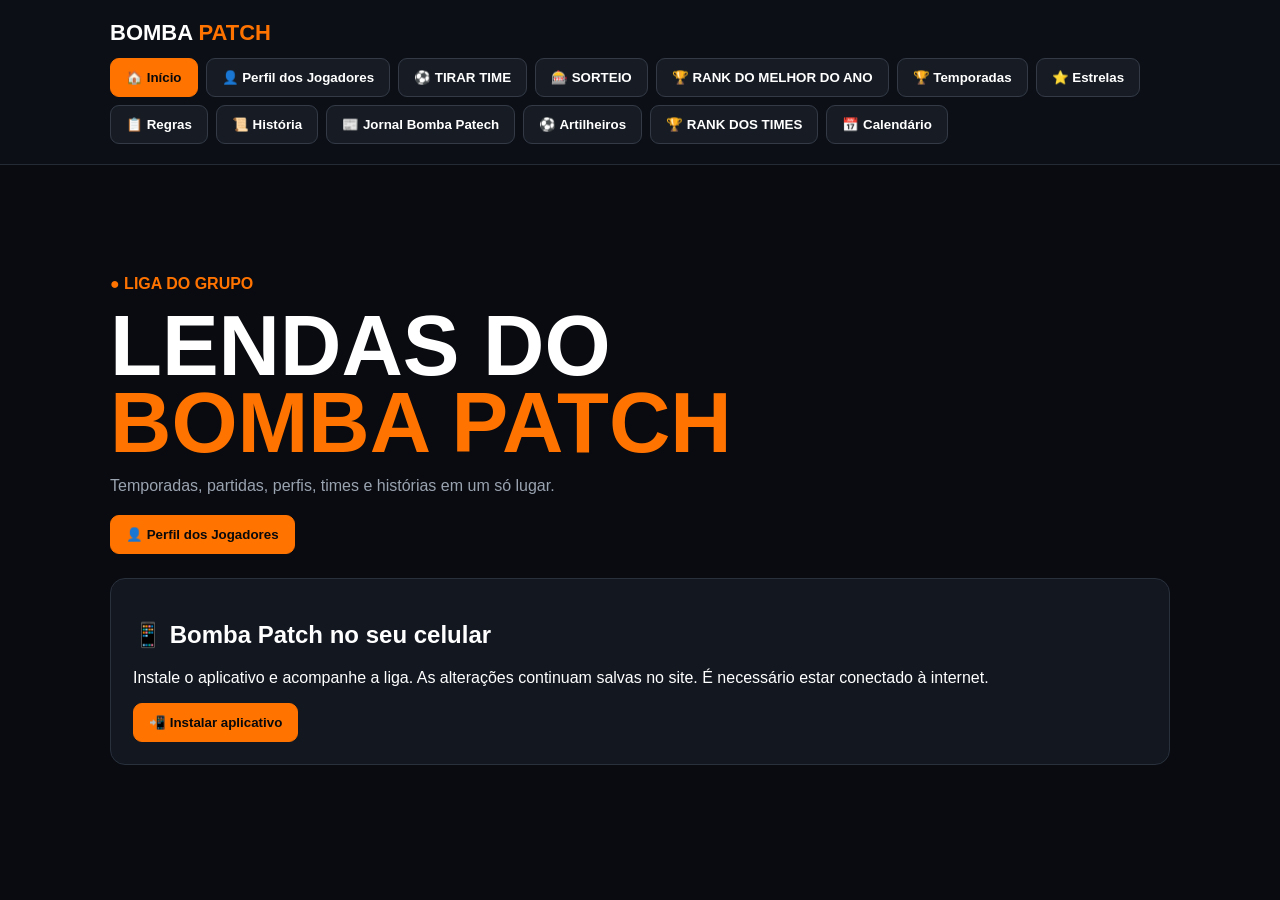
==== index.html @ d26dc0a7 "Salvar calendário no site e avisar aplicativos sobre novas datas" ====
<!doctype html><html lang="pt-BR"><head><meta charset="utf-8"><meta name="viewport" content="width=device-width,initial-scale=1,viewport-fit=cover"><title>BOMBA PATCH — RAFAGAMER 2026</title><style>*{box-sizing:border-box}body{margin:0;background:#090b10;color:#fff;font-family:Arial,sans-serif}.wrap{max-width:1100px;margin:auto;padding:20px}.top{position:sticky;top:0;z-index:99;background:#0d1016f5;border-bottom:1px solid #252b35}.brand{font-size:22px;font-weight:900;margin-bottom:12px}.orange{color:#ff7300}.nav{display:flex;gap:8px;flex-wrap:wrap}.nav button,.btn{border:1px solid #343b47;background:#171c24;color:#fff;padding:11px 15px;border-radius:9px;cursor:pointer;font-weight:700}.nav button:hover,.nav button.active,.btn.primary{background:#ff7300;color:#08090b;border-color:#ff7300}.btn.danger{background:#b3261e;border-color:#b3261e}.page{display:none;padding:35px 0}.page.active{display:block}.hero{padding:55px 0}.hero h1{font-size:clamp(45px,8vw,85px);line-height:.9;margin:15px 0}.muted{color:#9aa3b0}.cards{display:grid;grid-template-columns:repeat(4,1fr);gap:15px}.card{background:#121720;border:1px solid #29313d;border-radius:15px;padding:22px}.profile-card{cursor:pointer}.big{font-size:45px;font-weight:900;color:#ff7300}.actions,.savebar,.tabs{display:flex;gap:10px;flex-wrap:wrap;margin-top:20px}.profile-head{background:linear-gradient(135deg,#3a1200,#ff7300);padding:30px;border-radius:16px;text-align:center}.profile-head .big{color:#fff}.stats{display:grid;grid-template-columns:repeat(3,1fr);gap:12px;margin:18px 0}.stat{background:#121720;border:1px solid #29313d;border-radius:12px;padding:20px;text-align:center}.stat b{display:block;font-size:30px;color:#ff7300}.roster,.panel,.standings{background:#121720;border:1px solid #29313d;border-radius:15px;padding:20px}.position{margin-top:20px}.position h3{color:#ff7300}.slots,.pool-grid{display:grid;grid-template-columns:1fr 1fr;gap:10px}.slot,.pool-slot{display:flex;align-items:center;gap:8px}.num{width:28px;text-align:center;color:#ff7300;font-weight:900}.input{width:100%;padding:12px;background:#080b10;color:#fff;border:1px solid #343b47;border-radius:8px;font-size:16px}.games{display:grid;gap:10px}.turn{font-size:20px;font-weight:900;color:#ff7300;margin-top:25px}.game{display:grid;grid-template-columns:35px 1fr 65px 20px 65px 1fr;gap:8px;align-items:center;background:#121720;border:1px solid #29313d;padding:10px;border-radius:10px}.standings{margin-top:30px;overflow:auto;padding:0}.standings table{width:100%;border-collapse:collapse;min-width:550px}.standings th,.standings td{padding:13px;border-bottom:1px solid #29313d;text-align:center}.standings th{color:#ff7300}.points{color:#ff7300;font-weight:900}.roulette-box{text-align:center;padding:20px}.roulette-circle{width:min(340px,80vw);height:min(340px,80vw);margin:20px auto;border-radius:50%;border:10px solid #ff7300;background:#171c24;display:flex;align-items:center;justify-content:center}.roulette-number{font-size:72px;font-weight:900}.roulette-result{min-height:60px;font-size:28px;font-weight:900;color:#ff7300}.ok{color:#62e69a;font-weight:700}@media(max-width:700px){.cards{grid-template-columns:1fr 1fr}.stats{grid-template-columns:1fr}.slots,.pool-grid{grid-template-columns:1fr}.game{grid-template-columns:25px 1fr 45px 14px 45px 1fr;gap:4px}.game .input{padding:9px 4px;font-size:13px}}@media(max-width:450px){.cards{grid-template-columns:1fr}.nav button{flex:1}.game{grid-template-columns:20px 1fr 38px 12px 38px 1fr}.game .input{font-size:11px}}</style><link rel="stylesheet" href="tactics.css"><link rel="manifest" href="manifest.webmanifest"><meta name="theme-color" content="#ff7300"><meta name="apple-mobile-web-app-capable" content="yes"><meta name="apple-mobile-web-app-title" content="Bomba Patch"><link rel="apple-touch-icon" href="icons/icon-180.png"><style>body{padding-bottom:env(safe-area-inset-bottom)}.top{padding-top:env(safe-area-inset-top)}[hidden]{display:none!important}#bombaConnectionStatus{background:#6c2917;color:#fff;padding:12px;text-align:center}#bombaAppCard{margin-top:24px}#bombaInstallHelp{line-height:1.7}</style></head><body><header class="top"><div class="wrap"><div class="brand">BOMBA <span class="orange">PATCH</span></div><nav class="nav" id="nav"><button data-page="home" class="active">🏠 Início</button><button data-page="profiles">👤 Perfil dos Jogadores</button><button data-page="tirar-time">⚽ TIRAR TIME</button><button data-page="sorteio">🎰 SORTEIO</button><button data-page="table">🏆 RANK DO MELHOR DO ANO</button><button data-page="seasons">🏆 Temporadas</button><button data-page="trophies">⭐ Estrelas</button><button data-page="rules">📋 Regras</button><button data-page="history">📜 História</button><button data-page="jornal">📰 Jornal Bomba Patch</button></nav></div></header><div id="bombaConnectionStatus" role="status" hidden></div><main class="wrap"><section id="home" class="page active"><div class="hero"><div class="orange"><b>● LIGA DO GRUPO</b></div><h1>LENDAS DO<br><span class="orange">BOMBA PATCH</span></h1><p class="muted">Temporadas, partidas, perfis, times e histórias em um só lugar.</p><div class="actions"><button class="btn primary" data-go="profiles">👤 Perfil dos Jogadores</button></div><div class="card" id="bombaAppCard"><h2>📱 Bomba Patch no seu celular</h2><p>Instale o aplicativo e acompanhe a liga. As alterações continuam salvas no site. É necessário estar conectado à internet.</p><button class="btn primary" id="installBombaApp" type="button">📲 Instalar aplicativo</button><div id="bombaInstallHelp" hidden><p><b>Android:</b> abra este site no Chrome, toque no menu ⋮ e escolha Instalar aplicativo ou Adicionar à tela inicial.</p><p><b>iPhone:</b> abra este site no Safari, toque em Compartilhar e depois em Adicionar à Tela de Início. Se aparecer, ative Abrir como App da Web e toque em Adicionar.</p></div></div></div></section><section id="profiles" class="page"><h1>👤 Perfil dos Jogadores</h1><div id="profileCards" class="cards"></div></section><section id="tirar-time" class="page"><h1>⚽ TIRAR TIME</h1><p class="muted">Cadastre os jogadores por posição.</p><div id="poolTabs" class="tabs"></div><div class="panel"><h2 id="poolTitle"></h2><p id="poolCount" class="muted"></p><div id="poolGrid" class="pool-grid"></div><div class="savebar"><button id="savePool" class="btn primary">💾 Salvar jogadores</button><span id="poolMsg" class="ok"></span></div></div></section><section id="sorteio" class="page"><h1>🎰 SORTEIO</h1><div id="rouletteTabs" class="tabs"></div><div class="panel"><div class="roulette-box"><h2 id="rouletteTitle"></h2><p id="rouletteInfo" class="muted"></p><div class="roulette-circle"><div id="rouletteNumber" class="roulette-number">--</div></div><div id="rouletteResult" class="roulette-result">Pronto para sortear</div><button id="spinRoulette" class="btn primary">🎰 GIRAR ROLETA</button><button id="resetRoulette" class="btn">↺ Limpar sorteados</button><div id="usedList" class="muted"></div></div></div></section><section id="profile" class="page"><div id="profileContent"></div></section><section id="games" class="page"><h1>🎮 Registro de Partidas</h1><p class="muted">Edite nomes e placares e salve.</p><div id="gamesList" class="games"></div><div class="savebar"><button id="saveGames" class="btn primary">💾 Salvar partidas</button><button id="resetGames" class="btn danger">↺ Resetar</button><span id="gamesMsg" class="ok"></span></div><div class="standings"><table><thead><tr><th>Jogador</th><th>J</th><th>V</th><th>E</th><th>D</th><th>Pontos</th></tr></thead><tbody id="standingsBody"></tbody></table></div></section><section id="table" class="page"><h1>🏆 RANK DO MELHOR DO ANO</h1><p class="muted">Classificação do ano.</p><div class="actions"><button id="editAnnualRank" class="btn" type="button">✏️ Editar tabela</button><button id="resetAnnualRank" class="btn danger" type="button">↺ Resetar tabela</button><span id="annualRankResetMsg" role="status"></span></div><div id="annualRankEditor" class="panel" style="display:none;margin:16px 0"></div><div class="standings"><table><thead><tr><th>#</th><th>Jogador</th><th>Vitórias</th><th>Empates</th><th>Derrotas</th><th>Pontos</th></tr></thead><tbody id="tableBody"></tbody></table></div></section><section id="seasons" class="page"><h1>🏆 Temporadas</h1><div class="cards"><div class="card"><h2>CRISTIAN</h2><div class="big" aria-label="3 títulos">🏆 🏆 🏆</div></div><div class="card"><h2>RAFAGAMER</h2><div class="big" aria-label="2 títulos">🏆 🏆</div></div><div class="card"><h2>LEANDRO</h2><div class="big" aria-label="1 título">🏆</div></div><div class="card"><h2>BERNA</h2><div class="big" aria-label="1 título">🏆</div></div></div></section><section id="trophies" class="page"><h1>⭐ Estrelas</h1><p class="muted">Estrelas conquistadas pelos jogadores.</p><div class="cards"><div class="card"><h2>Rafagamer</h2><div class="big">1 ⭐</div><p class="muted">Estrela</p></div><div class="card"><h2>Cristian</h2><div class="big">0 ⭐</div><p class="muted">Estrelas</p></div><div class="card"><h2>Berna</h2><div class="big">0 ⭐</div><p class="muted">Estrelas</p></div><div class="card"><h2>Leandro</h2><div class="big">1 ⭐</div><p class="muted">Estrela</p></div></div></section><section id="rules" class="page"><h1>📋 Regras</h1><p class="muted">Regras oficiais do Bomba Patch. Alterações feitas aqui ficam salvas no site.</p><div class="actions"><button id="createRule" class="btn primary" type="button">➕ Criar regra</button><button id="editRule" class="btn" type="button">✏️ Editar regra</button><button id="deleteRule" class="btn danger" type="button">🗑️ Deletar regra</button><span id="rulesMsg" class="ok"></span></div><div id="rulesList"></div></section><section id="history" class="page"><h1>📜 História</h1></section><section id="jornal" class="page"><h1>📰 Jornal Bomba Patch</h1><article class="card" style="margin-bottom:20px;border-color:#ff7300"><a href="media/onibus-campeonato-2026-09-28.jpg" aria-label="Abrir imagem dos quatro ônibus em tamanho completo" style="display:block;cursor:zoom-in"><img src="media/onibus-campeonato-2026-09-28.jpg" alt="Ônibus de Real Madrid, Napoli, Fênix e Katatumba diante do estádio" style="display:block;width:100%;height:auto;border-radius:10px;margin-bottom:16px" loading="eager"></a><h2>⚽ HOJE É DIA DE CAMPEONATO BOMBA PATCH!</h2><p>Chegou o dia: nesta segunda-feira, <b>28 de setembro</b>, o <b>3º campeonato do Bomba Patch</b> reúne novamente <b>Rafagamer, Cristian, Leandro e Berna</b> para a disputa pelo título. Os ônibus de <b>Real Madrid, Napoli, Fênix e Katatumba</b> dão o clima da chegada ao estádio.</p><p><b>Rafagamer</b>, campeão da última edição, chega com sua marca registrada: a primeirinha. <b>Cristian</b> aposta na defesa e nos contra-ataques; <b>Leandro</b> pode surpreender com seus chutes de longe; e <b>Berna</b> promete perigo nas jogadas pelo alto.</p><p>Quem vai levantar a taça desta vez? A resposta começa a ser escrita hoje, em campo. Que venham os jogos!</p><p class="muted">Jornal Bomba Patch • 28/09/2026</p></article><article class="card" style="margin-bottom:20px;border-color:#c99535"><a href="media/rafagamer-campeao-segundo-campeonato.jpg" aria-label="Abrir imagem do título de Rafagamer em tamanho completo" style="display:block;cursor:zoom-in"><img src="media/rafagamer-campeao-segundo-campeonato.jpg" alt="Escudos de Lobo Mau, Fênix e Rafagamer com uma estrela dourada e o título Campeão" style="display:block;width:100%;height:auto;border-radius:10px;margin-bottom:16px" loading="eager"></a><h2>🏆 RAFAGAMER É O GRANDE CAMPEÃO DO SEGUNDO CAMPEONATO!</h2><p>O técnico <b>Rafagamer</b> conquistou o <b>título do segundo campeonato do Bomba Patch</b>. Com <b>Lobo Mau, Fênix e Rafagamer</b>, mostrou seu jogo bonito e levou os três times à campanha campeã.</p><p>O futebol vistoso de Rafagamer foi o grande destaque da disputa. Ao fim do campeonato, o resultado ficou marcado: <b>Rafagamer é o campeão!</b></p><p class="muted">Jornal Bomba Patch • 18/09/2026</p></article><article class="card" style="margin-bottom:20px"><a href="media/onibus-jornal.jpg?v=20260917-fixed" aria-label="Abrir imagem dos ônibus em tamanho completo" style="display:block;cursor:zoom-in"><img src="media/onibus-jornal.jpg?v=20260917-fixed" alt="Ônibus da Fênix, Katatumba e Napoli chegando ao Ninho da Fênix" style="display:block;width:100%;height:auto;border-radius:10px;margin-bottom:8px"></a><p style="margin:0 0 20px"><a href="media/onibus-jornal.jpg?v=20260917-fixed" style="color:#ff7300;font-weight:700">Abrir imagem em tamanho completo</a></p><h2>🚨 ELENCOS CHEGAM AO NINHO DA FÊNIX!</h2><p>Os ônibus da <b>Fênix</b>, <b>Katatumba</b> e <b>Napoli</b> chegaram ao <b>Ninho da Fênix</b> para o segundo campeonato da temporada do Bomba Patch. A chegada dos três times marca o início de mais uma disputa entre as lendas.</p><p class="muted">Jornal Bomba Patch • 17/09/2026</p></article><div class="card"><h2>🚨 Mercado da Bola</h2><h3>LOBO MAU MONITORA IBRAHIMOVIĆ</h3><p>O time <b>Lobo Mau</b> teria demonstrado interesse na contratação do atacante <b>Ibrahimović</b>. Nos bastidores, o nome do jogador vem sendo tratado como possível reforço para a temporada. A informação é de que se trata de uma <b>proposta milionária</b>, o que pode movimentar o mercado do BOMBA PATCH.</p><p class="muted"><b>Rumor:</b> existe a possibilidade de uma transferência, mas até o momento não há confirmação oficial de acordo.</p></div><div class="card" style="margin-top:20px"><h2>💰 Mercado da Bola</h2><h3>🚨 RONALDINHO É DA FENIX!</h3><p>O craque <b>Ronaldinho</b> foi anunciado como novo reforço da <b>Fenix</b> em uma <b>transação milionária</b>.</p><p>Para concretizar o negócio, a Fenix envolveu na troca <b>Imperador Adriano</b>, <b>Veron</b> e <b>Deisler</b>. A negociação promete agitar o mercado da temporada 2026.</p></div></section></main><script>'use strict';const SUPA='https://vgurvbdbpxcgkhmunlxr.supabase.co',KEY='sb_publishable_Dlgj0c5D_PVKP0h7x6GZ4w_BssxbIoj',ROSTER=SUPA+'/rest/v1/team_rosters',GAMES=SUPA+'/rest/v1/bomba_petch_partidas',POOL=SUPA+'/rest/v1/player_pool',H={apikey:KEY,Authorization:'Bearer '+KEY},HJSON={...H,'Content-Type':'application/json'};const players=[{code:'R',name:'Rafagamer',id:6},{code:'B',name:'Berna',id:9},{code:'C',name:'Cristian',id:7},{code:'L',name:'Leandro',id:8}],pairs=[['R','B'],['R','C'],['R','L'],['B','C'],['B','L'],['C','L']],positions=[['Goleiro','goleiro',2],['Lateral','lateral',2],['Zagueiro','zagueiro',5],['Volante','volante',3],['Meio campo','meio_campo',5],['Atacante','atacante',5]],poolPositions=[['GOLEIROS','goleiros',30],['LATERAIS','laterais',30],['ZAGUEIROS','zagueiros',70],['VOLANTES','volantes',50],['MEIO CAMPO','meio_campo',100],['PONTAS','pontas',30],['CENTROAVANTES','centroavantes',50]];let games=Array.from({length:18},(_,i)=>{let p=pairs[i%6];return{id:i+1,team_a:p[0],score_a:0,score_b:0,team_b:p[1],player_a:p[0],player_b:p[1]}}),currentPlayer=null,currentTeam=1,currentPool='goleiros',currentRoulette='goleiros',poolData=[],rouletteUsed={};function esc(v){return String(v??'').replaceAll('&','&amp;').replaceAll('<','&lt;').replaceAll('>','&gt;').replaceAll('"','&quot;').replaceAll("'",'&#039;')}function showPage(id){document.querySelectorAll('.page').forEach(x=>x.classList.remove('active'));let p=document.getElementById(id);if(p)p.classList.add('active');document.querySelectorAll('#nav button').forEach(b=>b.classList.toggle('active',b.dataset.page===id));if(id==='tirar-time'&&!poolData.length)loadPool();if(id==='sorteio'&&!poolData.length)loadPool()}window.showPage=showPage;if(location.hash==='#jornal')showPage('jornal');document.querySelectorAll('#nav button').forEach(b=>b.onclick=()=>showPage(b.dataset.page));document.querySelectorAll('[data-go]').forEach(b=>b.onclick=()=>showPage(b.dataset.go));function renderProfiles(){let b=document.getElementById('profileCards');b.innerHTML=players.map(p=>`<div class="card profile-card" data-player="${p.code}"><div class="big">${p.code}</div><h2>${p.name}</h2><p class="muted">Perfil do jogador</p><button class="btn primary">Abrir perfil</button></div>`).join('');b.querySelectorAll('[data-player]').forEach(x=>x.onclick=()=>openProfile(players.find(p=>p.code===x.dataset.player)))}async function openProfile(p){currentPlayer=p;currentTeam=1;showPage('profile');renderProfile();await loadRoster()}function renderProfile(){document.getElementById('profileContent').innerHTML=`<div class="profile-head"><div class="big">${currentPlayer.code}</div><h1>${currentPlayer.name}</h1></div><div class="tabs"><button class="btn primary" id="team1">Time 1</button><button class="btn" id="team2">Time 2</button><button class="btn" id="team3">Time 3</button></div><div id="rosterHost" class="roster"></div><button class="btn" onclick="showPage('profiles')">← Voltar</button>`;team1.onclick=()=>{currentTeam=1;team1.classList.add('primary');team2.classList.remove('primary');team3.classList.remove('primary');renderRoster()};team2.onclick=()=>{currentTeam=2;team2.classList.add('primary');team1.classList.remove('primary');team3.classList.remove('primary');renderRoster()};team3.onclick=()=>{currentTeam=3;team3.classList.add('primary');team1.classList.remove('primary');team2.classList.remove('primary');renderRoster()}}async function loadRoster(){try{let r=await fetch(ROSTER+'?player_id=eq.'+currentPlayer.id+'&select=*',{headers:H});window.currentRoster=r.ok?await r.json():[]}catch(e){window.currentRoster=[]}renderRoster()}function renderRoster(){let host=document.getElementById('rosterHost');if(!host)return;let d=(window.currentRoster||[]).filter(x=>+x.team_number===currentTeam);host.innerHTML=positions.map(([label,pos,n])=>`<div class="position"><h3>${label}</h3><div class="slots">${Array.from({length:n},(_,i)=>{let r=d.find(x=>x.position===pos&&+x.slot_number===i+1);return`<div class="slot"><span class="num">${i+1}</span><input class="input roster-input" data-position="${pos}" data-slot="${i+1}" value="${esc(r?.player_name||'')}" placeholder="Nome"></div>`}).join('')}</div></div>`).join('')+'<div class="savebar"><button class="btn primary" id="saveRoster">💾 Salvar elenco</button><span id="rosterMsg" class="ok"></span></div>';document.getElementById('saveRoster').onclick=saveRoster}async function saveRoster(){for(let x of document.querySelectorAll('.roster-input')){let q=ROSTER+'?player_id=eq.'+currentPlayer.id+'&team_number=eq.'+currentTeam+'&position=eq.'+encodeURIComponent(x.dataset.position)+'&slot_number=eq.'+x.dataset.slot,r=await fetch(q,{headers:H}),rows=r.ok?await r.json():[],body={player_id:currentPlayer.id,team_number:currentTeam,position:x.dataset.position,slot_number:+x.dataset.slot,player_name:x.value.trim()};if(rows.length)await fetch(ROSTER+'?id=eq.'+rows[0].id,{method:'PATCH',headers:HJSON,body:JSON.stringify(body)});else await fetch(ROSTER,{method:'POST',headers:HJSON,body:JSON.stringify(body)})}document.getElementById('rosterMsg').textContent='Salvo com sucesso!';await loadRoster()}function renderPoolTabs(){let h=document.getElementById('poolTabs');h.innerHTML=poolPositions.map(x=>`<button class="btn ${x[1]===currentPool?'primary':''}" data-pool="${x[1]}">${x[0]}</button>`).join('');h.querySelectorAll('[data-pool]').forEach(b=>b.onclick=()=>{currentPool=b.dataset.pool;renderPoolTabs();renderPool()})}function renderPool(){let d=poolPositions.find(x=>x[1]===currentPool),rows=poolData.filter(x=>x.position===currentPool);document.getElementById('poolTitle').textContent=d[0];document.getElementById('poolCount').textContent='Máximo de '+d[2]+' jogadores';document.getElementById('poolGrid').innerHTML=Array.from({length:d[2]},(_,i)=>{let r=rows.find(x=>+x.slot===i+1);return`<div class="pool-slot"><span class="num">${i+1}</span><input class="input pool-input" data-slot="${i+1}" value="${esc(r?.player_name||'')}" placeholder="Nome"></div>`}).join('')}async function loadPool(){try{let r=await fetch(POOL+'?select=*&order=position,slot',{headers:H});poolData=r.ok?await r.json():[]}catch(e){poolData=[]}renderPoolTabs();renderPool()}document.getElementById('savePool').onclick=async()=>{for(let x of document.querySelectorAll('.pool-input')){if(!x.value.trim())continue;let q=POOL+'?position=eq.'+currentPool+'&slot=eq.'+x.dataset.slot,r=await fetch(q,{headers:H}),rows=r.ok?await r.json():[],body={position:currentPool,slot:+x.dataset.slot,player_name:x.value.trim()};if(rows.length)await fetch(POOL+'?id=eq.'+rows[0].id,{method:'PATCH',headers:HJSON,body:JSON.stringify(body)});else await fetch(POOL,{method:'POST',headers:HJSON,body:JSON.stringify(body)})}loadPool()};function renderRouletteTabs(){let h=document.getElementById('rouletteTabs');h.innerHTML=poolPositions.map(x=>`<button class="btn ${x[1]===currentRoulette?'primary':''}" data-r="${x[1]}">${x[0]}</button>`).join('');h.querySelectorAll('[data-r]').forEach(b=>b.onclick=()=>{currentRoulette=b.dataset.r;renderRouletteTabs();renderRouletteInfo()})}function renderRouletteInfo(){let d=poolPositions.find(x=>x[1]===currentRoulette),rows=poolData.filter(x=>x.position===currentRoulette&&String(x.player_name||'').trim());document.getElementById('rouletteTitle').textContent=d[0];document.getElementById('rouletteInfo').textContent=rows.length+' jogador(es) cadastrado(s)';document.getElementById('usedList').textContent=rouletteUsed[currentRoulette]?.join(', ')||''}document.getElementById('spinRoulette').onclick=()=>{let rows=poolData.filter(x=>x.position===currentRoulette&&String(x.player_name||'').trim());rouletteUsed[currentRoulette]??=[];let a=rows.filter(x=>!rouletteUsed[currentRoulette].includes(x.player_name));if(!a.length){document.getElementById('rouletteResult').textContent='Todos já foram sorteados';return}let c=a[Math.floor(Math.random()*a.length)].player_name;rouletteUsed[currentRoulette].push(c);document.getElementById('rouletteResult').textContent='🎉 '+c;renderRouletteInfo()};document.getElementById('resetRoulette').onclick=()=>{rouletteUsed[currentRoulette]=[];document.getElementById('rouletteResult').textContent='Pronto para sortear';renderRouletteInfo()};function renderGames(){document.getElementById('gamesList').innerHTML=games.map((g,i)=>`<div class="turn">Jogo ${i+1}</div><div class="game"><span>#${i+1}</span><input class="input gameInput" data-i="${i}" data-field="team_a" value="${esc(g.team_a)}"><input class="input score gameInput" type="number" min="0" data-i="${i}" data-field="score_a" value="${g.score_a}"><b>×</b><input class="input score gameInput" type="number" min="0" data-i="${i}" data-field="score_b" value="${g.score_b}"><input class="input gameInput" data-i="${i}" data-field="team_b" value="${esc(g.team_b)}"></div>`).join('')}document.addEventListener('input',e=>{let x=e.target;if(!x.classList.contains('gameInput'))return;let i=+x.dataset.i;games[i][x.dataset.field]=x.dataset.field.startsWith('score_')?Math.max(0,+x.value||0):x.value});async function loadGames(){try{let r=await fetch(GAMES+'?select=*&order=id.asc',{headers:H});if(r.ok){let d=await r.json();if(d.length)games=d.map((x,i)=>({...x,player_a:x.player_a||pairs[i%6][0],player_b:x.player_b||pairs[i%6][1],score_a:+x.score_a||0,score_b:+x.score_b||0}))}}catch(e){}renderGames();if(window.renderStandings)window.renderStandings()}document.getElementById('saveGames').onclick=async()=>{for(let g of games)await fetch(GAMES+'?id=eq.'+g.id,{method:'PATCH',headers:HJSON,body:JSON.stringify({team_a:g.team_a,score_a:+g.score_a||0,score_b:+g.score_b||0,team_b:g.team_b,player_a:g.player_a,player_b:g.player_b})});if(window.renderStandings)window.renderStandings()};const RULES=SUPA+'/rest/v1/site_rules';let siteRules=[];async function loadRules(){try{let r=await fetch(RULES+'?select=*&order=sort_order.asc,id.asc',{headers:H});siteRules=r.ok?await r.json():[]}catch(e){siteRules=[]}renderRules()}function isEditGroup(r){let t=String(r.title||'').toUpperCase();return t.includes('OQUE PODE SER ALTERADO NO EDITAR')||t.includes('OQUE NAO PODE SER ALTERADO NO EDITAR')||t.includes('OQUE NÃO PODE SER ALTERADO NO EDITAR')}function renderRules(){let h=document.getElementById('rulesList');if(!h)return;let roots=siteRules.filter(r=>!r.parent_rule_id);h.innerHTML=roots.map((r,i)=>{let kids=siteRules.filter(x=>+x.parent_rule_id===+r.id);let childHtml=kids.length?'<div style="margin-top:14px">'+kids.map((x,j)=>'<div class="panel" style="margin-top:10px"><h3>'+(j+1)+'. '+esc(x.title)+'</h3><p style="white-space:pre-line">'+esc(x.description)+'</p></div>').join('')+'</div>':'';let controls=isEditGroup(r)?'<div class="actions"><button class="btn primary" onclick="createGroupedRule('+r.id+')">➕ Criar regra</button><button class="btn" onclick="editGroupedRule('+r.id+')">✏️ Editar regra</button><button class="btn danger" onclick="deleteGroupedRule('+r.id+')">🗑️ Deletar regra</button></div>':'';return '<div class="card" style="margin-top:15px"><h2>'+(i+1)+'. '+esc(r.title)+'</h2><p style="white-space:pre-line">'+esc(r.description)+'</p>'+childHtml+controls+'</div>'}).join('')||'<p class="muted">Nenhuma regra cadastrada.</p>'}function rulesMsg(t){let m=document.getElementById('rulesMsg');if(m){m.textContent=t;setTimeout(()=>m.textContent='',2500)}}async function createGroupedRule(parentId){let title=prompt('Nome da nova regra:');if(!title||!title.trim())return;let description=prompt('Descrição da regra:')||'';let kids=siteRules.filter(x=>+x.parent_rule_id===+parentId);let r=await fetch(RULES,{method:'POST',headers:{...HJSON,Prefer:'return=representation'},body:JSON.stringify({title:title.trim(),description:description.trim(),sort_order:kids.length+1,parent_rule_id:parentId})});if(!r.ok){alert('Não foi possível salvar a regra.');return}await loadRules();rulesMsg('Regra salva nesta seção!')}async function editGroupedRule(parentId){let kids=siteRules.filter(x=>+x.parent_rule_id===+parentId);if(!kids.length){alert('Ainda não há regras criadas nesta seção.');return}let n=prompt('Digite o número da regra desta seção que deseja editar (1 a '+kids.length+'):');let i=parseInt(n,10)-1;if(i<0||i>=kids.length){alert('Regra inválida.');return}let x=kids[i],title=prompt('Nome da regra:',x.title);if(title===null||!title.trim())return;let description=prompt('Descrição da regra:',x.description);if(description===null)return;let r=await fetch(RULES+'?id=eq.'+x.id,{method:'PATCH',headers:HJSON,body:JSON.stringify({title:title.trim(),description:description.trim()})});if(!r.ok){alert('Não foi possível salvar a alteração.');return}await loadRules();rulesMsg('Alteração salva nesta seção!')}async function deleteGroupedRule(parentId){let kids=siteRules.filter(x=>+x.parent_rule_id===+parentId);if(!kids.length){alert('Ainda não há regras criadas nesta seção.');return}let n=prompt('Digite o número da regra desta seção que deseja deletar (1 a '+kids.length+'):');let i=parseInt(n,10)-1;if(i<0||i>=kids.length){alert('Regra inválida.');return}let x=kids[i];if(!confirm('Deletar '+x.title+'?'))return;let r=await fetch(RULES+'?id=eq.'+x.id,{method:'DELETE',headers:H});if(!r.ok){alert('Não foi possível deletar a regra.');return}await loadRules();rulesMsg('Regra deletada desta seção!')}document.getElementById('createRule').onclick=async()=>{let title=prompt('Nome da nova regra principal:');if(!title||!title.trim())return;let description=prompt('Descrição da regra:')||'';let roots=siteRules.filter(x=>!x.parent_rule_id);let r=await fetch(RULES,{method:'POST',headers:{...HJSON,Prefer:'return=representation'},body:JSON.stringify({title:title.trim(),description:description.trim(),sort_order:roots.length+1,parent_rule_id:null})});if(!r.ok){alert('Não foi possível salvar a regra.');return}await loadRules();rulesMsg('Regra salva no site!')};document.getElementById('editRule').onclick=async()=>{let roots=siteRules.filter(x=>!x.parent_rule_id);if(!roots.length)return;let n=prompt('Digite o número da regra principal que deseja editar (1 a '+roots.length+'):');let i=parseInt(n,10)-1;if(i<0||i>=roots.length){alert('Regra inválida.');return}let x=roots[i],title=prompt('Nome da regra:',x.title);if(title===null||!title.trim())return;let description=prompt('Descrição da regra:',x.description);if(description===null)return;let r=await fetch(RULES+'?id=eq.'+x.id,{method:'PATCH',headers:HJSON,body:JSON.stringify({title:title.trim(),description:description.trim()})});if(!r.ok){alert('Não foi possível salvar a alteração.');return}await loadRules();rulesMsg('Alteração salva no site!')};document.getElementById('deleteRule').onclick=async()=>{let roots=siteRules.filter(x=>!x.parent_rule_id);if(!roots.length)return;let n=prompt('Digite o número da regra principal que deseja deletar (1 a '+roots.length+'):');let i=parseInt(n,10)-1;if(i<0||i>=roots.length){alert('Regra inválida.');return}let x=roots[i];if(!confirm('Deletar a regra '+(i+1)+' - '+x.title+'?'))return;let r=await fetch(RULES+'?id=eq.'+x.id,{method:'DELETE',headers:H});if(!r.ok){alert('Não foi possível deletar a regra.');return}await loadRules();rulesMsg('Regra deletada e salva no site!')};loadRules();renderProfiles();renderRouletteTabs();loadGames();</script><script src="tactics.js?v=20261008-calendar-online"></script><script src="pwa.js?v=20261007"></script><script src="app-notifications.js?v=20261008"></script></body></html>
---- tactics.css ----
.tactics-panel{margin-top:18px;background:#121720;border:1px solid #29313d;border-radius:15px;padding:20px}.tactics-tabs{display:flex;gap:8px;flex-wrap:wrap;margin:14px 0}.tactics-tabs button{border:1px solid #343b47;background:#171c24;color:#fff;padding:9px 12px;border-radius:8px;cursor:pointer}.tactics-tabs button.active{background:#ff7300;color:#08090b}.pitch{position:relative;width:min(620px,100%);aspect-ratio:68/105;margin:18px auto;background:linear-gradient(#17753a,#126431);border:3px solid #fff;border-radius:8px;overflow:hidden;box-shadow:0 8px 30px #0008}.pitch:before{content:"";position:absolute;left:50%;top:0;bottom:0;border-left:2px solid #ffffffaa}.pitch:after{content:"";position:absolute;left:15%;right:15%;top:50%;height:22%;transform:translateY(-50%);border:2px solid #ffffffaa;border-radius:50%}.tplayer{position:absolute;transform:translate(-50%,-50%);width:72px;text-align:center}.tplayer span{display:block;background:#ff7300;color:#08090b;border-radius:50%;width:34px;height:34px;line-height:34px;margin:auto;font-weight:900}.tplayer input{width:72px;box-sizing:border-box;margin-top:3px;background:#080b10;color:#fff;border:1px solid #ff7300;border-radius:5px;padding:4px;text-align:center;font-size:11px}.tactics-actions{display:flex;gap:10px;flex-wrap:wrap;align-items:center}.tactics-msg{color:#64e39c}
.nav button[data-page="profiles"]{font-weight:900}
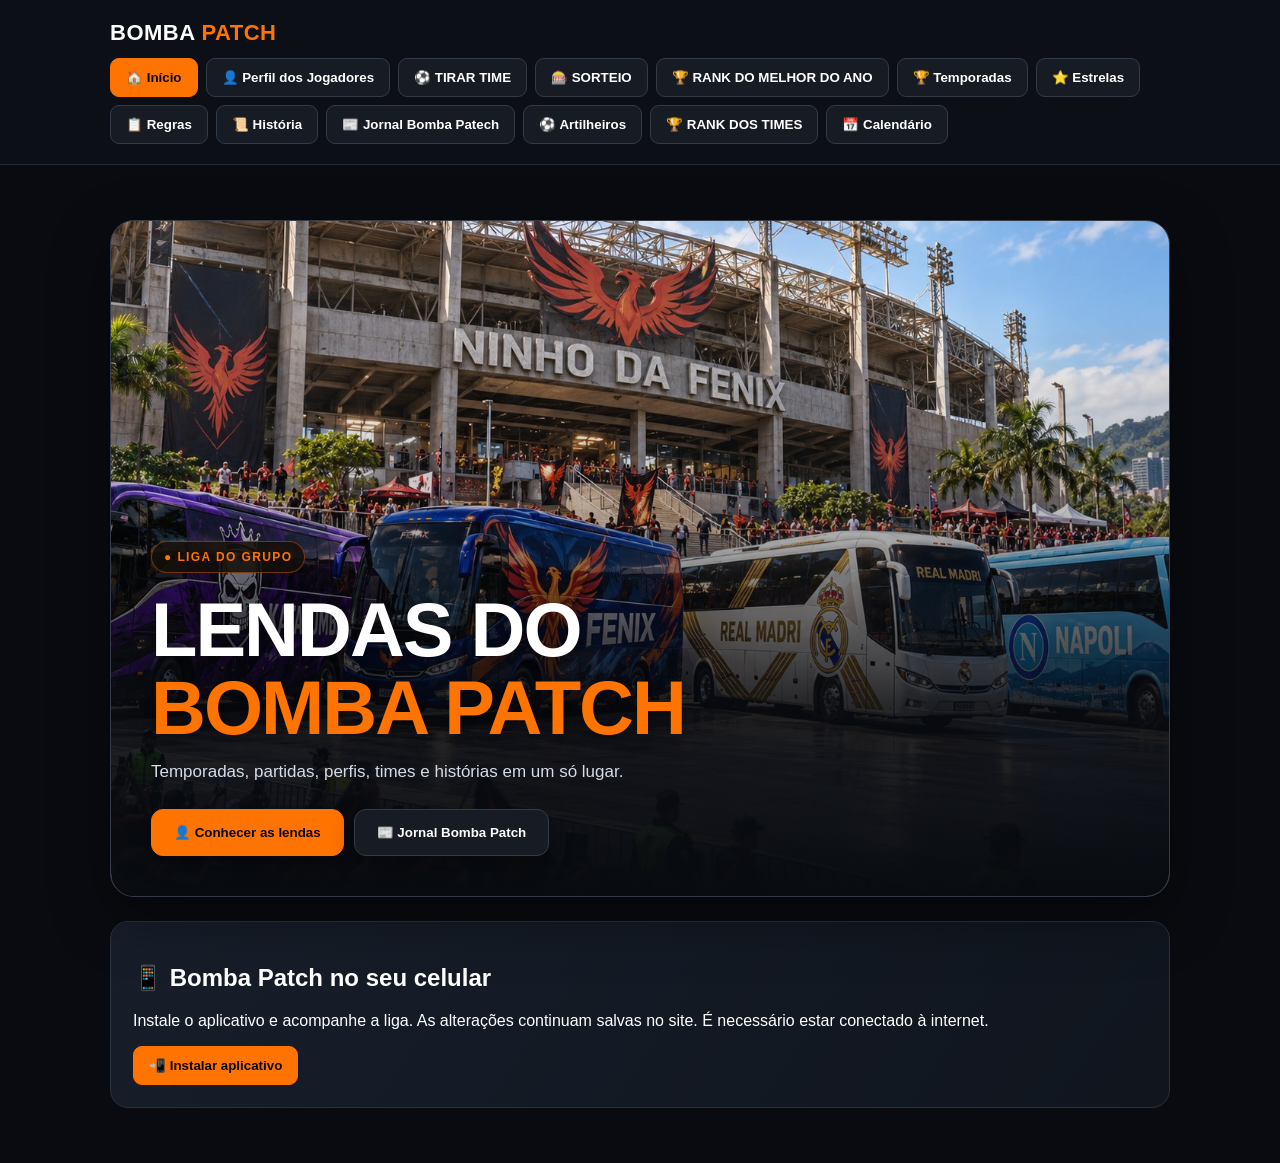
==== commit fe5642b9: "Renova capa inicial com Ninho da Fênix e botões de acesso" ====
--- a/index.html
+++ b/index.html
@@ -1 +1,14 @@
-<!doctype html><html lang="pt-BR"><head><meta charset="utf-8"><meta name="viewport" content="width=device-width,initial-scale=1,viewport-fit=cover"><title>BOMBA PATCH — RAFAGAMER 2026</title><style>*{box-sizing:border-box}body{margin:0;background:#090b10;color:#fff;font-family:Arial,sans-serif}.wrap{max-width:1100px;margin:auto;padding:20px}.top{position:sticky;top:0;z-index:99;background:#0d1016f5;border-bottom:1px solid #252b35}.brand{font-size:22px;font-weight:900;margin-bottom:12px}.orange{color:#ff7300}.nav{display:flex;gap:8px;flex-wrap:wrap}.nav button,.btn{border:1px solid #343b47;background:#171c24;color:#fff;padding:11px 15px;border-radius:9px;cursor:pointer;font-weight:700}.nav button:hover,.nav button.active,.btn.primary{background:#ff7300;color:#08090b;border-color:#ff7300}.btn.danger{background:#b3261e;border-color:#b3261e}.page{display:none;padding:35px 0}.page.active{display:block}.hero{padding:55px 0}.hero h1{font-size:clamp(45px,8vw,85px);line-height:.9;margin:15px 0}.muted{color:#9aa3b0}.cards{display:grid;grid-template-columns:repeat(4,1fr);gap:15px}.card{background:#121720;border:1px solid #29313d;border-radius:15px;padding:22px}.profile-card{cursor:pointer}.big{font-size:45px;font-weight:900;color:#ff7300}.actions,.savebar,.tabs{display:flex;gap:10px;flex-wrap:wrap;margin-top:20px}.profile-head{background:linear-gradient(135deg,#3a1200,#ff7300);padding:30px;border-radius:16px;text-align:center}.profile-head .big{color:#fff}.stats{display:grid;grid-template-columns:repeat(3,1fr);gap:12px;margin:18px 0}.stat{background:#121720;border:1px solid #29313d;border-radius:12px;padding:20px;text-align:center}.stat b{display:block;font-size:30px;color:#ff7300}.roster,.panel,.standings{background:#121720;border:1px solid #29313d;border-radius:15px;padding:20px}.position{margin-top:20px}.position h3{color:#ff7300}.slots,.pool-grid{display:grid;grid-template-columns:1fr 1fr;gap:10px}.slot,.pool-slot{display:flex;align-items:center;gap:8px}.num{width:28px;text-align:center;color:#ff7300;font-weight:900}.input{width:100%;padding:12px;background:#080b10;color:#fff;border:1px solid #343b47;border-radius:8px;font-size:16px}.games{display:grid;gap:10px}.turn{font-size:20px;font-weight:900;color:#ff7300;margin-top:25px}.game{display:grid;grid-template-columns:35px 1fr 65px 20px 65px 1fr;gap:8px;align-items:center;background:#121720;border:1px solid #29313d;padding:10px;border-radius:10px}.standings{margin-top:30px;overflow:auto;padding:0}.standings table{width:100%;border-collapse:collapse;min-width:550px}.standings th,.standings td{padding:13px;border-bottom:1px solid #29313d;text-align:center}.standings th{color:#ff7300}.points{color:#ff7300;font-weight:900}.roulette-box{text-align:center;padding:20px}.roulette-circle{width:min(340px,80vw);height:min(340px,80vw);margin:20px auto;border-radius:50%;border:10px solid #ff7300;background:#171c24;display:flex;align-items:center;justify-content:center}.roulette-number{font-size:72px;font-weight:900}.roulette-result{min-height:60px;font-size:28px;font-weight:900;color:#ff7300}.ok{color:#62e69a;font-weight:700}@media(max-width:700px){.cards{grid-template-columns:1fr 1fr}.stats{grid-template-columns:1fr}.slots,.pool-grid{grid-template-columns:1fr}.game{grid-template-columns:25px 1fr 45px 14px 45px 1fr;gap:4px}.game .input{padding:9px 4px;font-size:13px}}@media(max-width:450px){.cards{grid-template-columns:1fr}.nav button{flex:1}.game{grid-template-columns:20px 1fr 38px 12px 38px 1fr}.game .input{font-size:11px}}</style><link rel="stylesheet" href="tactics.css"><link rel="manifest" href="manifest.webmanifest"><meta name="theme-color" content="#ff7300"><meta name="apple-mobile-web-app-capable" content="yes"><meta name="apple-mobile-web-app-title" content="Bomba Patch"><link rel="apple-touch-icon" href="icons/icon-180.png"><style>body{padding-bottom:env(safe-area-inset-bottom)}.top{padding-top:env(safe-area-inset-top)}[hidden]{display:none!important}#bombaConnectionStatus{background:#6c2917;color:#fff;padding:12px;text-align:center}#bombaAppCard{margin-top:24px}#bombaInstallHelp{line-height:1.7}</style></head><body><header class="top"><div class="wrap"><div class="brand">BOMBA <span class="orange">PATCH</span></div><nav class="nav" id="nav"><button data-page="home" class="active">🏠 Início</button><button data-page="profiles">👤 Perfil dos Jogadores</button><button data-page="tirar-time">⚽ TIRAR TIME</button><button data-page="sorteio">🎰 SORTEIO</button><button data-page="table">🏆 RANK DO MELHOR DO ANO</button><button data-page="seasons">🏆 Temporadas</button><button data-page="trophies">⭐ Estrelas</button><button data-page="rules">📋 Regras</button><button data-page="history">📜 História</button><button data-page="jornal">📰 Jornal Bomba Patch</button></nav></div></header><div id="bombaConnectionStatus" role="status" hidden></div><main class="wrap"><section id="home" class="page active"><div class="hero"><div class="orange"><b>● LIGA DO GRUPO</b></div><h1>LENDAS DO<br><span class="orange">BOMBA PATCH</span></h1><p class="muted">Temporadas, partidas, perfis, times e histórias em um só lugar.</p><div class="actions"><button class="btn primary" data-go="profiles">👤 Perfil dos Jogadores</button></div><div class="card" id="bombaAppCard"><h2>📱 Bomba Patch no seu celular</h2><p>Instale o aplicativo e acompanhe a liga. As alterações continuam salvas no site. É necessário estar conectado à internet.</p><button class="btn primary" id="installBombaApp" type="button">📲 Instalar aplicativo</button><div id="bombaInstallHelp" hidden><p><b>Android:</b> abra este site no Chrome, toque no menu ⋮ e escolha Instalar aplicativo ou Adicionar à tela inicial.</p><p><b>iPhone:</b> abra este site no Safari, toque em Compartilhar e depois em Adicionar à Tela de Início. Se aparecer, ative Abrir como App da Web e toque em Adicionar.</p></div></div></div></section><section id="profiles" class="page"><h1>👤 Perfil dos Jogadores</h1><div id="profileCards" class="cards"></div></section><section id="tirar-time" class="page"><h1>⚽ TIRAR TIME</h1><p class="muted">Cadastre os jogadores por posição.</p><div id="poolTabs" class="tabs"></div><div class="panel"><h2 id="poolTitle"></h2><p id="poolCount" class="muted"></p><div id="poolGrid" class="pool-grid"></div><div class="savebar"><button id="savePool" class="btn primary">💾 Salvar jogadores</button><span id="poolMsg" class="ok"></span></div></div></section><section id="sorteio" class="page"><h1>🎰 SORTEIO</h1><div id="rouletteTabs" class="tabs"></div><div class="panel"><div class="roulette-box"><h2 id="rouletteTitle"></h2><p id="rouletteInfo" class="muted"></p><div class="roulette-circle"><div id="rouletteNumber" class="roulette-number">--</div></div><div id="rouletteResult" class="roulette-result">Pronto para sortear</div><button id="spinRoulette" class="btn primary">🎰 GIRAR ROLETA</button><button id="resetRoulette" class="btn">↺ Limpar sorteados</button><div id="usedList" class="muted"></div></div></div></section><section id="profile" class="page"><div id="profileContent"></div></section><section id="games" class="page"><h1>🎮 Registro de Partidas</h1><p class="muted">Edite nomes e placares e salve.</p><div id="gamesList" class="games"></div><div class="savebar"><button id="saveGames" class="btn primary">💾 Salvar partidas</button><button id="resetGames" class="btn danger">↺ Resetar</button><span id="gamesMsg" class="ok"></span></div><div class="standings"><table><thead><tr><th>Jogador</th><th>J</th><th>V</th><th>E</th><th>D</th><th>Pontos</th></tr></thead><tbody id="standingsBody"></tbody></table></div></section><section id="table" class="page"><h1>🏆 RANK DO MELHOR DO ANO</h1><p class="muted">Classificação do ano.</p><div class="actions"><button id="editAnnualRank" class="btn" type="button">✏️ Editar tabela</button><button id="resetAnnualRank" class="btn danger" type="button">↺ Resetar tabela</button><span id="annualRankResetMsg" role="status"></span></div><div id="annualRankEditor" class="panel" style="display:none;margin:16px 0"></div><div class="standings"><table><thead><tr><th>#</th><th>Jogador</th><th>Vitórias</th><th>Empates</th><th>Derrotas</th><th>Pontos</th></tr></thead><tbody id="tableBody"></tbody></table></div></section><section id="seasons" class="page"><h1>🏆 Temporadas</h1><div class="cards"><div class="card"><h2>CRISTIAN</h2><div class="big" aria-label="3 títulos">🏆 🏆 🏆</div></div><div class="card"><h2>RAFAGAMER</h2><div class="big" aria-label="2 títulos">🏆 🏆</div></div><div class="card"><h2>LEANDRO</h2><div class="big" aria-label="1 título">🏆</div></div><div class="card"><h2>BERNA</h2><div class="big" aria-label="1 título">🏆</div></div></div></section><section id="trophies" class="page"><h1>⭐ Estrelas</h1><p class="muted">Estrelas conquistadas pelos jogadores.</p><div class="cards"><div class="card"><h2>Rafagamer</h2><div class="big">1 ⭐</div><p class="muted">Estrela</p></div><div class="card"><h2>Cristian</h2><div class="big">0 ⭐</div><p class="muted">Estrelas</p></div><div class="card"><h2>Berna</h2><div class="big">0 ⭐</div><p class="muted">Estrelas</p></div><div class="card"><h2>Leandro</h2><div class="big">1 ⭐</div><p class="muted">Estrela</p></div></div></section><section id="rules" class="page"><h1>📋 Regras</h1><p class="muted">Regras oficiais do Bomba Patch. Alterações feitas aqui ficam salvas no site.</p><div class="actions"><button id="createRule" class="btn primary" type="button">➕ Criar regra</button><button id="editRule" class="btn" type="button">✏️ Editar regra</button><button id="deleteRule" class="btn danger" type="button">🗑️ Deletar regra</button><span id="rulesMsg" class="ok"></span></div><div id="rulesList"></div></section><section id="history" class="page"><h1>📜 História</h1></section><section id="jornal" class="page"><h1>📰 Jornal Bomba Patch</h1><article class="card" style="margin-bottom:20px;border-color:#ff7300"><a href="media/onibus-campeonato-2026-09-28.jpg" aria-label="Abrir imagem dos quatro ônibus em tamanho completo" style="display:block;cursor:zoom-in"><img src="media/onibus-campeonato-2026-09-28.jpg" alt="Ônibus de Real Madrid, Napoli, Fênix e Katatumba diante do estádio" style="display:block;width:100%;height:auto;border-radius:10px;margin-bottom:16px" loading="eager"></a><h2>⚽ HOJE É DIA DE CAMPEONATO BOMBA PATCH!</h2><p>Chegou o dia: nesta segunda-feira, <b>28 de setembro</b>, o <b>3º campeonato do Bomba Patch</b> reúne novamente <b>Rafagamer, Cristian, Leandro e Berna</b> para a disputa pelo título. Os ônibus de <b>Real Madrid, Napoli, Fênix e Katatumba</b> dão o clima da chegada ao estádio.</p><p><b>Rafagamer</b>, campeão da última edição, chega com sua marca registrada: a primeirinha. <b>Cristian</b> aposta na defesa e nos contra-ataques; <b>Leandro</b> pode surpreender com seus chutes de longe; e <b>Berna</b> promete perigo nas jogadas pelo alto.</p><p>Quem vai levantar a taça desta vez? A resposta começa a ser escrita hoje, em campo. Que venham os jogos!</p><p class="muted">Jornal Bomba Patch • 28/09/2026</p></article><article class="card" style="margin-bottom:20px;border-color:#c99535"><a href="media/rafagamer-campeao-segundo-campeonato.jpg" aria-label="Abrir imagem do título de Rafagamer em tamanho completo" style="display:block;cursor:zoom-in"><img src="media/rafagamer-campeao-segundo-campeonato.jpg" alt="Escudos de Lobo Mau, Fênix e Rafagamer com uma estrela dourada e o título Campeão" style="display:block;width:100%;height:auto;border-radius:10px;margin-bottom:16px" loading="eager"></a><h2>🏆 RAFAGAMER É O GRANDE CAMPEÃO DO SEGUNDO CAMPEONATO!</h2><p>O técnico <b>Rafagamer</b> conquistou o <b>título do segundo campeonato do Bomba Patch</b>. Com <b>Lobo Mau, Fênix e Rafagamer</b>, mostrou seu jogo bonito e levou os três times à campanha campeã.</p><p>O futebol vistoso de Rafagamer foi o grande destaque da disputa. Ao fim do campeonato, o resultado ficou marcado: <b>Rafagamer é o campeão!</b></p><p class="muted">Jornal Bomba Patch • 18/09/2026</p></article><article class="card" style="margin-bottom:20px"><a href="media/onibus-jornal.jpg?v=20260917-fixed" aria-label="Abrir imagem dos ônibus em tamanho completo" style="display:block;cursor:zoom-in"><img src="media/onibus-jornal.jpg?v=20260917-fixed" alt="Ônibus da Fênix, Katatumba e Napoli chegando ao Ninho da Fênix" style="display:block;width:100%;height:auto;border-radius:10px;margin-bottom:8px"></a><p style="margin:0 0 20px"><a href="media/onibus-jornal.jpg?v=20260917-fixed" style="color:#ff7300;font-weight:700">Abrir imagem em tamanho completo</a></p><h2>🚨 ELENCOS CHEGAM AO NINHO DA FÊNIX!</h2><p>Os ônibus da <b>Fênix</b>, <b>Katatumba</b> e <b>Napoli</b> chegaram ao <b>Ninho da Fênix</b> para o segundo campeonato da temporada do Bomba Patch. A chegada dos três times marca o início de mais uma disputa entre as lendas.</p><p class="muted">Jornal Bomba Patch • 17/09/2026</p></article><div class="card"><h2>🚨 Mercado da Bola</h2><h3>LOBO MAU MONITORA IBRAHIMOVIĆ</h3><p>O time <b>Lobo Mau</b> teria demonstrado interesse na contratação do atacante <b>Ibrahimović</b>. Nos bastidores, o nome do jogador vem sendo tratado como possível reforço para a temporada. A informação é de que se trata de uma <b>proposta milionária</b>, o que pode movimentar o mercado do BOMBA PATCH.</p><p class="muted"><b>Rumor:</b> existe a possibilidade de uma transferência, mas até o momento não há confirmação oficial de acordo.</p></div><div class="card" style="margin-top:20px"><h2>💰 Mercado da Bola</h2><h3>🚨 RONALDINHO É DA FENIX!</h3><p>O craque <b>Ronaldinho</b> foi anunciado como novo reforço da <b>Fenix</b> em uma <b>transação milionária</b>.</p><p>Para concretizar o negócio, a Fenix envolveu na troca <b>Imperador Adriano</b>, <b>Veron</b> e <b>Deisler</b>. A negociação promete agitar o mercado da temporada 2026.</p></div></section></main><script>'use strict';const SUPA='https://vgurvbdbpxcgkhmunlxr.supabase.co',KEY='sb_publishable_Dlgj0c5D_PVKP0h7x6GZ4w_BssxbIoj',ROSTER=SUPA+'/rest/v1/team_rosters',GAMES=SUPA+'/rest/v1/bomba_petch_partidas',POOL=SUPA+'/rest/v1/player_pool',H={apikey:KEY,Authorization:'Bearer '+KEY},HJSON={...H,'Content-Type':'application/json'};const players=[{code:'R',name:'Rafagamer',id:6},{code:'B',name:'Berna',id:9},{code:'C',name:'Cristian',id:7},{code:'L',name:'Leandro',id:8}],pairs=[['R','B'],['R','C'],['R','L'],['B','C'],['B','L'],['C','L']],positions=[['Goleiro','goleiro',2],['Lateral','lateral',2],['Zagueiro','zagueiro',5],['Volante','volante',3],['Meio campo','meio_campo',5],['Atacante','atacante',5]],poolPositions=[['GOLEIROS','goleiros',30],['LATERAIS','laterais',30],['ZAGUEIROS','zagueiros',70],['VOLANTES','volantes',50],['MEIO CAMPO','meio_campo',100],['PONTAS','pontas',30],['CENTROAVANTES','centroavantes',50]];let games=Array.from({length:18},(_,i)=>{let p=pairs[i%6];return{id:i+1,team_a:p[0],score_a:0,score_b:0,team_b:p[1],player_a:p[0],player_b:p[1]}}),currentPlayer=null,currentTeam=1,currentPool='goleiros',currentRoulette='goleiros',poolData=[],rouletteUsed={};function esc(v){return String(v??'').replaceAll('&','&amp;').replaceAll('<','&lt;').replaceAll('>','&gt;').replaceAll('"','&quot;').replaceAll("'",'&#039;')}function showPage(id){document.querySelectorAll('.page').forEach(x=>x.classList.remove('active'));let p=document.getElementById(id);if(p)p.classList.add('active');document.querySelectorAll('#nav button').forEach(b=>b.classList.toggle('active',b.dataset.page===id));if(id==='tirar-time'&&!poolData.length)loadPool();if(id==='sorteio'&&!poolData.length)loadPool()}window.showPage=showPage;if(location.hash==='#jornal')showPage('jornal');document.querySelectorAll('#nav button').forEach(b=>b.onclick=()=>showPage(b.dataset.page));document.querySelectorAll('[data-go]').forEach(b=>b.onclick=()=>showPage(b.dataset.go));function renderProfiles(){let b=document.getElementById('profileCards');b.innerHTML=players.map(p=>`<div class="card profile-card" data-player="${p.code}"><div class="big">${p.code}</div><h2>${p.name}</h2><p class="muted">Perfil do jogador</p><button class="btn primary">Abrir perfil</button></div>`).join('');b.querySelectorAll('[data-player]').forEach(x=>x.onclick=()=>openProfile(players.find(p=>p.code===x.dataset.player)))}async function openProfile(p){currentPlayer=p;currentTeam=1;showPage('profile');renderProfile();await loadRoster()}function renderProfile(){document.getElementById('profileContent').innerHTML=`<div class="profile-head"><div class="big">${currentPlayer.code}</div><h1>${currentPlayer.name}</h1></div><div class="tabs"><button class="btn primary" id="team1">Time 1</button><button class="btn" id="team2">Time 2</button><button class="btn" id="team3">Time 3</button></div><div id="rosterHost" class="roster"></div><button class="btn" onclick="showPage('profiles')">← Voltar</button>`;team1.onclick=()=>{currentTeam=1;team1.classList.add('primary');team2.classList.remove('primary');team3.classList.remove('primary');renderRoster()};team2.onclick=()=>{currentTeam=2;team2.classList.add('primary');team1.classList.remove('primary');team3.classList.remove('primary');renderRoster()};team3.onclick=()=>{currentTeam=3;team3.classList.add('primary');team1.classList.remove('primary');team2.classList.remove('primary');renderRoster()}}async function loadRoster(){try{let r=await fetch(ROSTER+'?player_id=eq.'+currentPlayer.id+'&select=*',{headers:H});window.currentRoster=r.ok?await r.json():[]}catch(e){window.currentRoster=[]}renderRoster()}function renderRoster(){let host=document.getElementById('rosterHost');if(!host)return;let d=(window.currentRoster||[]).filter(x=>+x.team_number===currentTeam);host.innerHTML=positions.map(([label,pos,n])=>`<div class="position"><h3>${label}</h3><div class="slots">${Array.from({length:n},(_,i)=>{let r=d.find(x=>x.position===pos&&+x.slot_number===i+1);return`<div class="slot"><span class="num">${i+1}</span><input class="input roster-input" data-position="${pos}" data-slot="${i+1}" value="${esc(r?.player_name||'')}" placeholder="Nome"></div>`}).join('')}</div></div>`).join('')+'<div class="savebar"><button class="btn primary" id="saveRoster">💾 Salvar elenco</button><span id="rosterMsg" class="ok"></span></div>';document.getElementById('saveRoster').onclick=saveRoster}async function saveRoster(){for(let x of document.querySelectorAll('.roster-input')){let q=ROSTER+'?player_id=eq.'+currentPlayer.id+'&team_number=eq.'+currentTeam+'&position=eq.'+encodeURIComponent(x.dataset.position)+'&slot_number=eq.'+x.dataset.slot,r=await fetch(q,{headers:H}),rows=r.ok?await r.json():[],body={player_id:currentPlayer.id,team_number:currentTeam,position:x.dataset.position,slot_number:+x.dataset.slot,player_name:x.value.trim()};if(rows.length)await fetch(ROSTER+'?id=eq.'+rows[0].id,{method:'PATCH',headers:HJSON,body:JSON.stringify(body)});else await fetch(ROSTER,{method:'POST',headers:HJSON,body:JSON.stringify(body)})}document.getElementById('rosterMsg').textContent='Salvo com sucesso!';await loadRoster()}function renderPoolTabs(){let h=document.getElementById('poolTabs');h.innerHTML=poolPositions.map(x=>`<button class="btn ${x[1]===currentPool?'primary':''}" data-pool="${x[1]}">${x[0]}</button>`).join('');h.querySelectorAll('[data-pool]').forEach(b=>b.onclick=()=>{currentPool=b.dataset.pool;renderPoolTabs();renderPool()})}function renderPool(){let d=poolPositions.find(x=>x[1]===currentPool),rows=poolData.filter(x=>x.position===currentPool);document.getElementById('poolTitle').textContent=d[0];document.getElementById('poolCount').textContent='Máximo de '+d[2]+' jogadores';document.getElementById('poolGrid').innerHTML=Array.from({length:d[2]},(_,i)=>{let r=rows.find(x=>+x.slot===i+1);return`<div class="pool-slot"><span class="num">${i+1}</span><input class="input pool-input" data-slot="${i+1}" value="${esc(r?.player_name||'')}" placeholder="Nome"></div>`}).join('')}async function loadPool(){try{let r=await fetch(POOL+'?select=*&order=position,slot',{headers:H});poolData=r.ok?await r.json():[]}catch(e){poolData=[]}renderPoolTabs();renderPool()}document.getElementById('savePool').onclick=async()=>{for(let x of document.querySelectorAll('.pool-input')){if(!x.value.trim())continue;let q=POOL+'?position=eq.'+currentPool+'&slot=eq.'+x.dataset.slot,r=await fetch(q,{headers:H}),rows=r.ok?await r.json():[],body={position:currentPool,slot:+x.dataset.slot,player_name:x.value.trim()};if(rows.length)await fetch(POOL+'?id=eq.'+rows[0].id,{method:'PATCH',headers:HJSON,body:JSON.stringify(body)});else await fetch(POOL,{method:'POST',headers:HJSON,body:JSON.stringify(body)})}loadPool()};function renderRouletteTabs(){let h=document.getElementById('rouletteTabs');h.innerHTML=poolPositions.map(x=>`<button class="btn ${x[1]===currentRoulette?'primary':''}" data-r="${x[1]}">${x[0]}</button>`).join('');h.querySelectorAll('[data-r]').forEach(b=>b.onclick=()=>{currentRoulette=b.dataset.r;renderRouletteTabs();renderRouletteInfo()})}function renderRouletteInfo(){let d=poolPositions.find(x=>x[1]===currentRoulette),rows=poolData.filter(x=>x.position===currentRoulette&&String(x.player_name||'').trim());document.getElementById('rouletteTitle').textContent=d[0];document.getElementById('rouletteInfo').textContent=rows.length+' jogador(es) cadastrado(s)';document.getElementById('usedList').textContent=rouletteUsed[currentRoulette]?.join(', ')||''}document.getElementById('spinRoulette').onclick=()=>{let rows=poolData.filter(x=>x.position===currentRoulette&&String(x.player_name||'').trim());rouletteUsed[currentRoulette]??=[];let a=rows.filter(x=>!rouletteUsed[currentRoulette].includes(x.player_name));if(!a.length){document.getElementById('rouletteResult').textContent='Todos já foram sorteados';return}let c=a[Math.floor(Math.random()*a.length)].player_name;rouletteUsed[currentRoulette].push(c);document.getElementById('rouletteResult').textContent='🎉 '+c;renderRouletteInfo()};document.getElementById('resetRoulette').onclick=()=>{rouletteUsed[currentRoulette]=[];document.getElementById('rouletteResult').textContent='Pronto para sortear';renderRouletteInfo()};function renderGames(){document.getElementById('gamesList').innerHTML=games.map((g,i)=>`<div class="turn">Jogo ${i+1}</div><div class="game"><span>#${i+1}</span><input class="input gameInput" data-i="${i}" data-field="team_a" value="${esc(g.team_a)}"><input class="input score gameInput" type="number" min="0" data-i="${i}" data-field="score_a" value="${g.score_a}"><b>×</b><input class="input score gameInput" type="number" min="0" data-i="${i}" data-field="score_b" value="${g.score_b}"><input class="input gameInput" data-i="${i}" data-field="team_b" value="${esc(g.team_b)}"></div>`).join('')}document.addEventListener('input',e=>{let x=e.target;if(!x.classList.contains('gameInput'))return;let i=+x.dataset.i;games[i][x.dataset.field]=x.dataset.field.startsWith('score_')?Math.max(0,+x.value||0):x.value});async function loadGames(){try{let r=await fetch(GAMES+'?select=*&order=id.asc',{headers:H});if(r.ok){let d=await r.json();if(d.length)games=d.map((x,i)=>({...x,player_a:x.player_a||pairs[i%6][0],player_b:x.player_b||pairs[i%6][1],score_a:+x.score_a||0,score_b:+x.score_b||0}))}}catch(e){}renderGames();if(window.renderStandings)window.renderStandings()}document.getElementById('saveGames').onclick=async()=>{for(let g of games)await fetch(GAMES+'?id=eq.'+g.id,{method:'PATCH',headers:HJSON,body:JSON.stringify({team_a:g.team_a,score_a:+g.score_a||0,score_b:+g.score_b||0,team_b:g.team_b,player_a:g.player_a,player_b:g.player_b})});if(window.renderStandings)window.renderStandings()};const RULES=SUPA+'/rest/v1/site_rules';let siteRules=[];async function loadRules(){try{let r=await fetch(RULES+'?select=*&order=sort_order.asc,id.asc',{headers:H});siteRules=r.ok?await r.json():[]}catch(e){siteRules=[]}renderRules()}function isEditGroup(r){let t=String(r.title||'').toUpperCase();return t.includes('OQUE PODE SER ALTERADO NO EDITAR')||t.includes('OQUE NAO PODE SER ALTERADO NO EDITAR')||t.includes('OQUE NÃO PODE SER ALTERADO NO EDITAR')}function renderRules(){let h=document.getElementById('rulesList');if(!h)return;let roots=siteRules.filter(r=>!r.parent_rule_id);h.innerHTML=roots.map((r,i)=>{let kids=siteRules.filter(x=>+x.parent_rule_id===+r.id);let childHtml=kids.length?'<div style="margin-top:14px">'+kids.map((x,j)=>'<div class="panel" style="margin-top:10px"><h3>'+(j+1)+'. '+esc(x.title)+'</h3><p style="white-space:pre-line">'+esc(x.description)+'</p></div>').join('')+'</div>':'';let controls=isEditGroup(r)?'<div class="actions"><button class="btn primary" onclick="createGroupedRule('+r.id+')">➕ Criar regra</button><button class="btn" onclick="editGroupedRule('+r.id+')">✏️ Editar regra</button><button class="btn danger" onclick="deleteGroupedRule('+r.id+')">🗑️ Deletar regra</button></div>':'';return '<div class="card" style="margin-top:15px"><h2>'+(i+1)+'. '+esc(r.title)+'</h2><p style="white-space:pre-line">'+esc(r.description)+'</p>'+childHtml+controls+'</div>'}).join('')||'<p class="muted">Nenhuma regra cadastrada.</p>'}function rulesMsg(t){let m=document.getElementById('rulesMsg');if(m){m.textContent=t;setTimeout(()=>m.textContent='',2500)}}async function createGroupedRule(parentId){let title=prompt('Nome da nova regra:');if(!title||!title.trim())return;let description=prompt('Descrição da regra:')||'';let kids=siteRules.filter(x=>+x.parent_rule_id===+parentId);let r=await fetch(RULES,{method:'POST',headers:{...HJSON,Prefer:'return=representation'},body:JSON.stringify({title:title.trim(),description:description.trim(),sort_order:kids.length+1,parent_rule_id:parentId})});if(!r.ok){alert('Não foi possível salvar a regra.');return}await loadRules();rulesMsg('Regra salva nesta seção!')}async function editGroupedRule(parentId){let kids=siteRules.filter(x=>+x.parent_rule_id===+parentId);if(!kids.length){alert('Ainda não há regras criadas nesta seção.');return}let n=prompt('Digite o número da regra desta seção que deseja editar (1 a '+kids.length+'):');let i=parseInt(n,10)-1;if(i<0||i>=kids.length){alert('Regra inválida.');return}let x=kids[i],title=prompt('Nome da regra:',x.title);if(title===null||!title.trim())return;let description=prompt('Descrição da regra:',x.description);if(description===null)return;let r=await fetch(RULES+'?id=eq.'+x.id,{method:'PATCH',headers:HJSON,body:JSON.stringify({title:title.trim(),description:description.trim()})});if(!r.ok){alert('Não foi possível salvar a alteração.');return}await loadRules();rulesMsg('Alteração salva nesta seção!')}async function deleteGroupedRule(parentId){let kids=siteRules.filter(x=>+x.parent_rule_id===+parentId);if(!kids.length){alert('Ainda não há regras criadas nesta seção.');return}let n=prompt('Digite o número da regra desta seção que deseja deletar (1 a '+kids.length+'):');let i=parseInt(n,10)-1;if(i<0||i>=kids.length){alert('Regra inválida.');return}let x=kids[i];if(!confirm('Deletar '+x.title+'?'))return;let r=await fetch(RULES+'?id=eq.'+x.id,{method:'DELETE',headers:H});if(!r.ok){alert('Não foi possível deletar a regra.');return}await loadRules();rulesMsg('Regra deletada desta seção!')}document.getElementById('createRule').onclick=async()=>{let title=prompt('Nome da nova regra principal:');if(!title||!title.trim())return;let description=prompt('Descrição da regra:')||'';let roots=siteRules.filter(x=>!x.parent_rule_id);let r=await fetch(RULES,{method:'POST',headers:{...HJSON,Prefer:'return=representation'},body:JSON.stringify({title:title.trim(),description:description.trim(),sort_order:roots.length+1,parent_rule_id:null})});if(!r.ok){alert('Não foi possível salvar a regra.');return}await loadRules();rulesMsg('Regra salva no site!')};document.getElementById('editRule').onclick=async()=>{let roots=siteRules.filter(x=>!x.parent_rule_id);if(!roots.length)return;let n=prompt('Digite o número da regra principal que deseja editar (1 a '+roots.length+'):');let i=parseInt(n,10)-1;if(i<0||i>=roots.length){alert('Regra inválida.');return}let x=roots[i],title=prompt('Nome da regra:',x.title);if(title===null||!title.trim())return;let description=prompt('Descrição da regra:',x.description);if(description===null)return;let r=await fetch(RULES+'?id=eq.'+x.id,{method:'PATCH',headers:HJSON,body:JSON.stringify({title:title.trim(),description:description.trim()})});if(!r.ok){alert('Não foi possível salvar a alteração.');return}await loadRules();rulesMsg('Alteração salva no site!')};document.getElementById('deleteRule').onclick=async()=>{let roots=siteRules.filter(x=>!x.parent_rule_id);if(!roots.length)return;let n=prompt('Digite o número da regra principal que deseja deletar (1 a '+roots.length+'):');let i=parseInt(n,10)-1;if(i<0||i>=roots.length){alert('Regra inválida.');return}let x=roots[i];if(!confirm('Deletar a regra '+(i+1)+' - '+x.title+'?'))return;let r=await fetch(RULES+'?id=eq.'+x.id,{method:'DELETE',headers:H});if(!r.ok){alert('Não foi possível deletar a regra.');return}await loadRules();rulesMsg('Regra deletada e salva no site!')};loadRules();renderProfiles();renderRouletteTabs();loadGames();</script><script src="tactics.js?v=20261008-calendar-online"></script><script src="pwa.js?v=20261007"></script><script src="app-notifications.js?v=20261008"></script></body></html>+<!doctype html><html lang="pt-BR"><head><meta charset="utf-8"><meta name="viewport" content="width=device-width,initial-scale=1,viewport-fit=cover"><title>BOMBA PATCH — RAFAGAMER 2026</title><style>*{box-sizing:border-box}body{margin:0;background:#090b10;color:#fff;font-family:Arial,sans-serif}.wrap{max-width:1100px;margin:auto;padding:20px}.top{position:sticky;top:0;z-index:99;background:#0d1016f5;border-bottom:1px solid #252b35}.brand{font-size:22px;font-weight:900;margin-bottom:12px}.orange{color:#ff7300}.nav{display:flex;gap:8px;flex-wrap:wrap}.nav button,.btn{border:1px solid #343b47;background:#171c24;color:#fff;padding:11px 15px;border-radius:9px;cursor:pointer;font-weight:700}.nav button:hover,.nav button.active,.btn.primary{background:#ff7300;color:#08090b;border-color:#ff7300}.btn.danger{background:#b3261e;border-color:#b3261e}.page{display:none;padding:35px 0}.page.active{display:block}.hero{padding:55px 0}.hero h1{font-size:clamp(45px,8vw,85px);line-height:.9;margin:15px 0}.muted{color:#9aa3b0}.cards{display:grid;grid-template-columns:repeat(4,1fr);gap:15px}.card{background:#121720;border:1px solid #29313d;border-radius:15px;padding:22px}.profile-card{cursor:pointer}.big{font-size:45px;font-weight:900;color:#ff7300}.actions,.savebar,.tabs{display:flex;gap:10px;flex-wrap:wrap;margin-top:20px}.profile-head{background:linear-gradient(135deg,#3a1200,#ff7300);padding:30px;border-radius:16px;text-align:center}.profile-head .big{color:#fff}.stats{display:grid;grid-template-columns:repeat(3,1fr);gap:12px;margin:18px 0}.stat{background:#121720;border:1px solid #29313d;border-radius:12px;padding:20px;text-align:center}.stat b{display:block;font-size:30px;color:#ff7300}.roster,.panel,.standings{background:#121720;border:1px solid #29313d;border-radius:15px;padding:20px}.position{margin-top:20px}.position h3{color:#ff7300}.slots,.pool-grid{display:grid;grid-template-columns:1fr 1fr;gap:10px}.slot,.pool-slot{display:flex;align-items:center;gap:8px}.num{width:28px;text-align:center;color:#ff7300;font-weight:900}.input{width:100%;padding:12px;background:#080b10;color:#fff;border:1px solid #343b47;border-radius:8px;font-size:16px}.games{display:grid;gap:10px}.turn{font-size:20px;font-weight:900;color:#ff7300;margin-top:25px}.game{display:grid;grid-template-columns:35px 1fr 65px 20px 65px 1fr;gap:8px;align-items:center;background:#121720;border:1px solid #29313d;padding:10px;border-radius:10px}.standings{margin-top:30px;overflow:auto;padding:0}.standings table{width:100%;border-collapse:collapse;min-width:550px}.standings th,.standings td{padding:13px;border-bottom:1px solid #29313d;text-align:center}.standings th{color:#ff7300}.points{color:#ff7300;font-weight:900}.roulette-box{text-align:center;padding:20px}.roulette-circle{width:min(340px,80vw);height:min(340px,80vw);margin:20px auto;border-radius:50%;border:10px solid #ff7300;background:#171c24;display:flex;align-items:center;justify-content:center}.roulette-number{font-size:72px;font-weight:900}.roulette-result{min-height:60px;font-size:28px;font-weight:900;color:#ff7300}.ok{color:#62e69a;font-weight:700}@media(max-width:700px){.cards{grid-template-columns:1fr 1fr}.stats{grid-template-columns:1fr}.slots,.pool-grid{grid-template-columns:1fr}.game{grid-template-columns:25px 1fr 45px 14px 45px 1fr;gap:4px}.game .input{padding:9px 4px;font-size:13px}}@media(max-width:450px){.cards{grid-template-columns:1fr}.nav button{flex:1}.game{grid-template-columns:20px 1fr 38px 12px 38px 1fr}.game .input{font-size:11px}}</style><link rel="stylesheet" href="tactics.css"><link rel="manifest" href="manifest.webmanifest"><meta name="theme-color" content="#ff7300"><meta name="apple-mobile-web-app-capable" content="yes"><meta name="apple-mobile-web-app-title" content="Bomba Patch"><link rel="apple-touch-icon" href="icons/icon-180.png"><style>body{padding-bottom:env(safe-area-inset-bottom)}.top{padding-top:env(safe-area-inset-top)}[hidden]{display:none!important}#bombaConnectionStatus{background:#6c2917;color:#fff;padding:12px;text-align:center}#bombaAppCard{margin-top:24px}#bombaInstallHelp{line-height:1.7}</style><style>
+#home .hero{position:relative;isolation:isolate;overflow:hidden;min-height:620px;display:flex;flex-direction:column;justify-content:flex-end;padding:320px 40px 40px;border:1px solid #343b47;border-radius:24px;background:#101722 url('media/onibus-ninho-fenix-20261014.jpg') center top/cover no-repeat;box-shadow:0 20px 60px #0006}
+#home .hero:before{content:"";position:absolute;inset:0;z-index:-1;background:linear-gradient(180deg,#080b1000 15%,#080b1033 40%,#080b10dc 72%,#080b10 100%)}
+#home .hero .orange:first-child{align-self:flex-start;padding:8px 12px;border:1px solid #ff730066;border-radius:100px;background:#14100bdd;font-size:12px;letter-spacing:1.4px}
+#home .hero h1{font-size:clamp(42px,6.4vw,76px);line-height:1.02;letter-spacing:-2px;margin:18px 0 12px;text-shadow:0 3px 22px #0009}
+#home .hero p{max-width:600px;color:#d4dce7;font-size:17px;line-height:1.6;margin:0}
+#home .hero .actions{margin-top:24px}
+#home .hero .btn{padding:15px 22px;border-radius:12px;box-shadow:0 8px 24px #0005}
+#home .hero .btn:hover{transform:translateY(-2px)}
+#home #bombaAppCard{margin-top:24px;background:linear-gradient(125deg,#171e2a,#10151e);border-radius:18px}
+.top .brand{letter-spacing:.5px}.nav button{transition:background .18s,border-color .18s,transform .18s}.nav button:hover{transform:translateY(-1px)}
+@media(max-width:700px){#home .hero{min-height:560px;padding:300px 24px 28px;background-position:48% top;border-radius:18px}#home .hero h1{letter-spacing:-1.4px}#home .hero p{font-size:15px}#home .hero .btn{width:100%}}
+@media(max-width:450px){#home .hero{min-height:520px;padding:270px 20px 24px;background-position:48% top}#home .hero h1{font-size:42px}#home .hero .orange:first-child{font-size:10px;letter-spacing:1px}}
+</style></head><body><header class="top"><div class="wrap"><div class="brand">BOMBA <span class="orange">PATCH</span></div><nav class="nav" id="nav"><button data-page="home" class="active">🏠 Início</button><button data-page="profiles">👤 Perfil dos Jogadores</button><button data-page="tirar-time">⚽ TIRAR TIME</button><button data-page="sorteio">🎰 SORTEIO</button><button data-page="table">🏆 RANK DO MELHOR DO ANO</button><button data-page="seasons">🏆 Temporadas</button><button data-page="trophies">⭐ Estrelas</button><button data-page="rules">📋 Regras</button><button data-page="history">📜 História</button><button data-page="jornal">📰 Jornal Bomba Patch</button></nav></div></header><div id="bombaConnectionStatus" role="status" hidden></div><main class="wrap"><section id="home" class="page active"><div class="hero"><div class="orange"><b>● LIGA DO GRUPO</b></div><h1>LENDAS DO<br><span class="orange">BOMBA PATCH</span></h1><p class="muted">Temporadas, partidas, perfis, times e histórias em um só lugar.</p><div class="actions"><button class="btn primary" data-go="profiles">👤 Conhecer as lendas</button><button class="btn" data-go="journal">📰 Jornal Bomba Patch</button></div></div><div class="card" id="bombaAppCard"><h2>📱 Bomba Patch no seu celular</h2><p>Instale o aplicativo e acompanhe a liga. As alterações continuam salvas no site. É necessário estar conectado à internet.</p><button class="btn primary" id="installBombaApp" type="button">📲 Instalar aplicativo</button><div id="bombaInstallHelp" hidden><p><b>Android:</b> abra este site no Chrome, toque no menu ⋮ e escolha Instalar aplicativo ou Adicionar à tela inicial.</p><p><b>iPhone:</b> abra este site no Safari, toque em Compartilhar e depois em Adicionar à Tela de Início. Se aparecer, ative Abrir como App da Web e toque em Adicionar.</p></div></div></section><section id="profiles" class="page"><h1>👤 Perfil dos Jogadores</h1><div id="profileCards" class="cards"></div></section><section id="tirar-time" class="page"><h1>⚽ TIRAR TIME</h1><p class="muted">Cadastre os jogadores por posição.</p><div id="poolTabs" class="tabs"></div><div class="panel"><h2 id="poolTitle"></h2><p id="poolCount" class="muted"></p><div id="poolGrid" class="pool-grid"></div><div class="savebar"><button id="savePool" class="btn primary">💾 Salvar jogadores</button><span id="poolMsg" class="ok"></span></div></div></section><section id="sorteio" class="page"><h1>🎰 SORTEIO</h1><div id="rouletteTabs" class="tabs"></div><div class="panel"><div class="roulette-box"><h2 id="rouletteTitle"></h2><p id="rouletteInfo" class="muted"></p><div class="roulette-circle"><div id="rouletteNumber" class="roulette-number">--</div></div><div id="rouletteResult" class="roulette-result">Pronto para sortear</div><button id="spinRoulette" class="btn primary">🎰 GIRAR ROLETA</button><button id="resetRoulette" class="btn">↺ Limpar sorteados</button><div id="usedList" class="muted"></div></div></div></section><section id="profile" class="page"><div id="profileContent"></div></section><section id="games" class="page"><h1>🎮 Registro de Partidas</h1><p class="muted">Edite nomes e placares e salve.</p><div id="gamesList" class="games"></div><div class="savebar"><button id="saveGames" class="btn primary">💾 Salvar partidas</button><button id="resetGames" class="btn danger">↺ Resetar</button><span id="gamesMsg" class="ok"></span></div><div class="standings"><table><thead><tr><th>Jogador</th><th>J</th><th>V</th><th>E</th><th>D</th><th>Pontos</th></tr></thead><tbody id="standingsBody"></tbody></table></div></section><section id="table" class="page"><h1>🏆 RANK DO MELHOR DO ANO</h1><p class="muted">Classificação do ano.</p><div class="actions"><button id="editAnnualRank" class="btn" type="button">✏️ Editar tabela</button><button id="resetAnnualRank" class="btn danger" type="button">↺ Resetar tabela</button><span id="annualRankResetMsg" role="status"></span></div><div id="annualRankEditor" class="panel" style="display:none;margin:16px 0"></div><div class="standings"><table><thead><tr><th>#</th><th>Jogador</th><th>Vitórias</th><th>Empates</th><th>Derrotas</th><th>Pontos</th></tr></thead><tbody id="tableBody"></tbody></table></div></section><section id="seasons" class="page"><h1>🏆 Temporadas</h1><div class="cards"><div class="card"><h2>CRISTIAN</h2><div class="big" aria-label="3 títulos">🏆 🏆 🏆</div></div><div class="card"><h2>RAFAGAMER</h2><div class="big" aria-label="2 títulos">🏆 🏆</div></div><div class="card"><h2>LEANDRO</h2><div class="big" aria-label="1 título">🏆</div></div><div class="card"><h2>BERNA</h2><div class="big" aria-label="1 título">🏆</div></div></div></section><section id="trophies" class="page"><h1>⭐ Estrelas</h1><p class="muted">Estrelas conquistadas pelos jogadores.</p><div class="cards"><div class="card"><h2>Rafagamer</h2><div class="big">1 ⭐</div><p class="muted">Estrela</p></div><div class="card"><h2>Cristian</h2><div class="big">0 ⭐</div><p class="muted">Estrelas</p></div><div class="card"><h2>Berna</h2><div class="big">0 ⭐</div><p class="muted">Estrelas</p></div><div class="card"><h2>Leandro</h2><div class="big">3 ⭐</div><p class="muted">Estrelas</p></div></div></section><section id="rules" class="page"><h1>📋 Regras</h1><p class="muted">Regras oficiais do Bomba Patch. Alterações feitas aqui ficam salvas no site.</p><div class="actions"><button id="createRule" class="btn primary" type="button">➕ Criar regra</button><button id="editRule" class="btn" type="button">✏️ Editar regra</button><button id="deleteRule" class="btn danger" type="button">🗑️ Deletar regra</button><span id="rulesMsg" class="ok"></span></div><div id="rulesList"></div></section><section id="history" class="page"><h1>📜 História</h1></section><section id="jornal" class="page"><h1>📰 Jornal Bomba Patch</h1><article class="card" id="chegada-elencos-20261014" style="margin-top:20px;margin-bottom:20px;border-color:#ff7300"><a href="media/onibus-ninho-fenix-20261014.jpg" aria-label="Abrir imagem dos ônibus no Ninho da Fênix" style="display:block;cursor:zoom-in"><img src="media/onibus-ninho-fenix-20261014.jpg" alt="Ônibus personalizados de Katatumba, Fênix, Real Madri e Napoli chegando ao estádio Ninho da Fênix" style="display:block;width:100%;height:auto;border-radius:10px;margin-bottom:16px" loading="eager"></a><div class="orange"><b>🚨 DIA DE CAMPEONATO • 4ª EDIÇÃO</b></div><h2>🚌 OS ELENCOS JÁ CHEGARAM AO NINHO DA FÊNIX!</h2><p>O clima de decisão tomou conta do <b>Ninho da Fênix</b>! Os elencos de <b>Katatumba, Fênix, Real Madri e Napoli</b> já chegaram ao estádio para o <b>4º campeonato do Bomba Patch</b>. Com seus ônibus caracterizados, as equipes marcam presença e dão o sinal: chegou a hora de entrar em campo!</p><p>O roxo e a caveira do <b>Katatumba</b>, a identidade da <b>Fênix</b>, o branco do <b>Real Madri</b> e o azul do <b>Napoli</b> dão cor à chegada das delegações. Agora, a expectativa se volta para os confrontos: quem vai impor seu futebol e sair do Ninho da Fênix com a taça?</p><p><b>Rafagamer, Cristian, Leandro e Berna</b> estão no centro de mais uma disputa entre as lendas. Tem primeirinha, contra-ataque, chute de longe e jogo aéreo na conversa — mas será dentro de campo que o campeão vai aparecer!</p><p><b>Os ônibus chegaram, os elencos estão no estádio e a contagem regressiva acabou. Hoje é dia de Bomba Patch!</b></p><p class="muted">Jornal Bomba Patch • 14/10/2026 • Imagem ilustrativa</p></article><article class="card" id="quarto-campeonato-20261014" style="margin-top:20px;margin-bottom:20px;border-color:#ff7300"><div class="orange"><b>🏆 CONTAGEM REGRESSIVA • 4º CAMPEONATO</b></div><h2>🔥 FALTA UM DIA! QUEM VAI CONQUISTAR O 4º CAMPEONATO DO BOMBA PATCH?</h2><p>A espera está chegando ao fim! Amanhã, <b>quarta-feira, 14 de outubro de 2026</b>, acontece o <b>4º campeonato do Bomba Patch</b>. <b>Rafagamer, Cristian, Leandro e Berna</b> voltam à disputa com um objetivo em comum: levantar a taça e escrever mais um capítulo na história das lendas.</p><p><b>Leandro</b> chega com o peso de defender o título da última edição. Será que seus chutes de longa distância vão abrir o caminho para mais uma conquista? <b>Rafagamer</b>, o Rei da Primeirinha, aposta no seu jogo estiloso para voltar ao topo e fazer a diferença nos momentos decisivos.</p><p><b>Cristian</b> entra na briga com sua defesa estratégica e os contra-ataques que castigam qualquer erro. Já <b>Berna</b> pode encontrar nas jogadas pelo alto a chance de surpreender os rivais e transformar a disputa em uma grande conquista.</p><p>Quem vai dominar os confrontos? Teremos mais um título de Leandro, a volta de Rafagamer ao topo, a estratégia vencedora de Cristian ou a consagração de Berna? <b>O favoritismo fica na conversa; amanhã, a resposta será dada em campo!</b></p><p>Preparem os controles, ajustem as táticas e segurem a ansiedade: <b>falta apenas um dia para a bola rolar no 4º campeonato do Bomba Patch!</b></p><p class="muted">Jornal Bomba Patch • Publicado em 13/10/2026 • Campeonato em 14/10/2026</p></article><article class="card" style="margin-bottom:20px;border-color:#ff7300"><a href="media/onibus-campeonato-2026-09-28.jpg" aria-label="Abrir imagem dos quatro ônibus em tamanho completo" style="display:block;cursor:zoom-in"><img src="media/onibus-campeonato-2026-09-28.jpg" alt="Ônibus de Real Madrid, Napoli, Fênix e Katatumba diante do estádio" style="display:block;width:100%;height:auto;border-radius:10px;margin-bottom:16px" loading="eager"></a><h2>⚽ HOJE É DIA DE CAMPEONATO BOMBA PATCH!</h2><p>Chegou o dia: nesta segunda-feira, <b>28 de setembro</b>, o <b>3º campeonato do Bomba Patch</b> reúne novamente <b>Rafagamer, Cristian, Leandro e Berna</b> para a disputa pelo título. Os ônibus de <b>Real Madrid, Napoli, Fênix e Katatumba</b> dão o clima da chegada ao estádio.</p><p><b>Rafagamer</b>, campeão da última edição, chega com sua marca registrada: a primeirinha. <b>Cristian</b> aposta na defesa e nos contra-ataques; <b>Leandro</b> pode surpreender com seus chutes de longe; e <b>Berna</b> promete perigo nas jogadas pelo alto.</p><p>Quem vai levantar a taça desta vez? A resposta começa a ser escrita hoje, em campo. Que venham os jogos!</p><p class="muted">Jornal Bomba Patch • 28/09/2026</p></article><article class="card" style="margin-bottom:20px;border-color:#c99535"><a href="media/rafagamer-campeao-segundo-campeonato.jpg" aria-label="Abrir imagem do título de Rafagamer em tamanho completo" style="display:block;cursor:zoom-in"><img src="media/rafagamer-campeao-segundo-campeonato.jpg" alt="Escudos de Lobo Mau, Fênix e Rafagamer com uma estrela dourada e o título Campeão" style="display:block;width:100%;height:auto;border-radius:10px;margin-bottom:16px" loading="eager"></a><h2>🏆 RAFAGAMER É O GRANDE CAMPEÃO DO SEGUNDO CAMPEONATO!</h2><p>O técnico <b>Rafagamer</b> conquistou o <b>título do segundo campeonato do Bomba Patch</b>. Com <b>Lobo Mau, Fênix e Rafagamer</b>, mostrou seu jogo bonito e levou os três times à campanha campeã.</p><p>O futebol vistoso de Rafagamer foi o grande destaque da disputa. Ao fim do campeonato, o resultado ficou marcado: <b>Rafagamer é o campeão!</b></p><p class="muted">Jornal Bomba Patch • 18/09/2026</p></article><article class="card" style="margin-bottom:20px"><a href="media/onibus-jornal.jpg?v=20260917-fixed" aria-label="Abrir imagem dos ônibus em tamanho completo" style="display:block;cursor:zoom-in"><img src="media/onibus-jornal.jpg?v=20260917-fixed" alt="Ônibus da Fênix, Katatumba e Napoli chegando ao Ninho da Fênix" style="display:block;width:100%;height:auto;border-radius:10px;margin-bottom:8px"></a><p style="margin:0 0 20px"><a href="media/onibus-jornal.jpg?v=20260917-fixed" style="color:#ff7300;font-weight:700">Abrir imagem em tamanho completo</a></p><h2>🚨 ELENCOS CHEGAM AO NINHO DA FÊNIX!</h2><p>Os ônibus da <b>Fênix</b>, <b>Katatumba</b> e <b>Napoli</b> chegaram ao <b>Ninho da Fênix</b> para o segundo campeonato da temporada do Bomba Patch. A chegada dos três times marca o início de mais uma disputa entre as lendas.</p><p class="muted">Jornal Bomba Patch • 17/09/2026</p></article><div class="card"><h2>🚨 Mercado da Bola</h2><h3>LOBO MAU MONITORA IBRAHIMOVIĆ</h3><p>O time <b>Lobo Mau</b> teria demonstrado interesse na contratação do atacante <b>Ibrahimović</b>. Nos bastidores, o nome do jogador vem sendo tratado como possível reforço para a temporada. A informação é de que se trata de uma <b>proposta milionária</b>, o que pode movimentar o mercado do BOMBA PATCH.</p><p class="muted"><b>Rumor:</b> existe a possibilidade de uma transferência, mas até o momento não há confirmação oficial de acordo.</p></div><div class="card" style="margin-top:20px"><h2>💰 Mercado da Bola</h2><h3>🚨 RONALDINHO É DA FENIX!</h3><p>O craque <b>Ronaldinho</b> foi anunciado como novo reforço da <b>Fenix</b> em uma <b>transação milionária</b>.</p><p>Para concretizar o negócio, a Fenix envolveu na troca <b>Imperador Adriano</b>, <b>Veron</b> e <b>Deisler</b>. A negociação promete agitar o mercado da temporada 2026.</p></div></section></main><script>'use strict';const SUPA='https://vgurvbdbpxcgkhmunlxr.supabase.co',KEY='sb_publishable_Dlgj0c5D_PVKP0h7x6GZ4w_BssxbIoj',ROSTER=SUPA+'/rest/v1/team_rosters',GAMES=SUPA+'/rest/v1/bomba_petch_partidas',POOL=SUPA+'/rest/v1/player_pool',H={apikey:KEY,Authorization:'Bearer '+KEY},HJSON={...H,'Content-Type':'application/json'};const players=[{code:'R',name:'Rafagamer',id:6},{code:'B',name:'Berna',id:9},{code:'C',name:'Cristian',id:7},{code:'L',name:'Leandro',id:8}],pairs=[['R','B'],['R','C'],['R','L'],['B','C'],['B','L'],['C','L']],positions=[['Goleiro','goleiro',2],['Lateral','lateral',2],['Zagueiro','zagueiro',5],['Volante','volante',3],['Meio campo','meio_campo',5],['Atacante','atacante',5]],poolPositions=[['GOLEIROS','goleiros',30],['LATERAIS','laterais',30],['ZAGUEIROS','zagueiros',70],['VOLANTES','volantes',50],['MEIO CAMPO','meio_campo',100],['PONTAS','pontas',30],['CENTROAVANTES','centroavantes',50]];let games=Array.from({length:18},(_,i)=>{let p=pairs[i%6];return{id:i+1,team_a:p[0],score_a:0,score_b:0,team_b:p[1],player_a:p[0],player_b:p[1]}}),currentPlayer=null,currentTeam=1,currentPool='goleiros',currentRoulette='goleiros',poolData=[],rouletteUsed={};function esc(v){return String(v??'').replaceAll('&','&amp;').replaceAll('<','&lt;').replaceAll('>','&gt;').replaceAll('"','&quot;').replaceAll("'",'&#039;')}function showPage(id){document.querySelectorAll('.page').forEach(x=>x.classList.remove('active'));let p=document.getElementById(id);if(p)p.classList.add('active');document.querySelectorAll('#nav button').forEach(b=>b.classList.toggle('active',b.dataset.page===id));if(id==='tirar-time'&&!poolData.length)loadPool();if(id==='sorteio'&&!poolData.length)loadPool()}window.showPage=showPage;if(location.hash==='#jornal')showPage('jornal');document.querySelectorAll('#nav button').forEach(b=>b.onclick=()=>showPage(b.dataset.page));document.querySelectorAll('[data-go]').forEach(b=>b.onclick=()=>showPage(b.dataset.go));function renderProfiles(){let b=document.getElementById('profileCards');b.innerHTML=players.map(p=>`<div class="card profile-card" data-player="${p.code}"><div class="big">${p.code}</div><h2>${p.name}</h2><p class="muted">Perfil do jogador</p><button class="btn primary">Abrir perfil</button></div>`).join('');b.querySelectorAll('[data-player]').forEach(x=>x.onclick=()=>openProfile(players.find(p=>p.code===x.dataset.player)))}async function openProfile(p){currentPlayer=p;currentTeam=1;showPage('profile');renderProfile();await loadRoster()}function renderProfile(){document.getElementById('profileContent').innerHTML=`<div class="profile-head"><div class="big">${currentPlayer.code}</div><h1>${currentPlayer.name}</h1></div><div class="tabs"><button class="btn primary" id="team1">Time 1</button><button class="btn" id="team2">Time 2</button><button class="btn" id="team3">Time 3</button></div><div id="rosterHost" class="roster"></div><button class="btn" onclick="showPage('profiles')">← Voltar</button>`;team1.onclick=()=>{currentTeam=1;team1.classList.add('primary');team2.classList.remove('primary');team3.classList.remove('primary');renderRoster()};team2.onclick=()=>{currentTeam=2;team2.classList.add('primary');team1.classList.remove('primary');team3.classList.remove('primary');renderRoster()};team3.onclick=()=>{currentTeam=3;team3.classList.add('primary');team1.classList.remove('primary');team2.classList.remove('primary');renderRoster()}}async function loadRoster(){try{let r=await fetch(ROSTER+'?player_id=eq.'+currentPlayer.id+'&select=*',{headers:H});window.currentRoster=r.ok?await r.json():[]}catch(e){window.currentRoster=[]}renderRoster()}function renderRoster(){let host=document.getElementById('rosterHost');if(!host)return;let d=(window.currentRoster||[]).filter(x=>+x.team_number===currentTeam);host.innerHTML=positions.map(([label,pos,n])=>`<div class="position"><h3>${label}</h3><div class="slots">${Array.from({length:n},(_,i)=>{let r=d.find(x=>x.position===pos&&+x.slot_number===i+1);return`<div class="slot"><span class="num">${i+1}</span><input class="input roster-input" data-position="${pos}" data-slot="${i+1}" value="${esc(r?.player_name||'')}" placeholder="Nome"></div>`}).join('')}</div></div>`).join('')+'<div class="savebar"><button class="btn primary" id="saveRoster">💾 Salvar elenco</button><span id="rosterMsg" class="ok"></span></div>';document.getElementById('saveRoster').onclick=saveRoster}async function saveRoster(){for(let x of document.querySelectorAll('.roster-input')){let q=ROSTER+'?player_id=eq.'+currentPlayer.id+'&team_number=eq.'+currentTeam+'&position=eq.'+encodeURIComponent(x.dataset.position)+'&slot_number=eq.'+x.dataset.slot,r=await fetch(q,{headers:H}),rows=r.ok?await r.json():[],body={player_id:currentPlayer.id,team_number:currentTeam,position:x.dataset.position,slot_number:+x.dataset.slot,player_name:x.value.trim()};if(rows.length)await fetch(ROSTER+'?id=eq.'+rows[0].id,{method:'PATCH',headers:HJSON,body:JSON.stringify(body)});else await fetch(ROSTER,{method:'POST',headers:HJSON,body:JSON.stringify(body)})}document.getElementById('rosterMsg').textContent='Salvo com sucesso!';await loadRoster()}function renderPoolTabs(){let h=document.getElementById('poolTabs');h.innerHTML=poolPositions.map(x=>`<button class="btn ${x[1]===currentPool?'primary':''}" data-pool="${x[1]}">${x[0]}</button>`).join('');h.querySelectorAll('[data-pool]').forEach(b=>b.onclick=()=>{currentPool=b.dataset.pool;renderPoolTabs();renderPool()})}function renderPool(){let d=poolPositions.find(x=>x[1]===currentPool),rows=poolData.filter(x=>x.position===currentPool);document.getElementById('poolTitle').textContent=d[0];document.getElementById('poolCount').textContent='Máximo de '+d[2]+' jogadores';document.getElementById('poolGrid').innerHTML=Array.from({length:d[2]},(_,i)=>{let r=rows.find(x=>+x.slot===i+1);return`<div class="pool-slot"><span class="num">${i+1}</span><input class="input pool-input" data-slot="${i+1}" value="${esc(r?.player_name||'')}" placeholder="Nome"></div>`}).join('')}async function loadPool(){try{let r=await fetch(POOL+'?select=*&order=position,slot',{headers:H});poolData=r.ok?await r.json():[]}catch(e){poolData=[]}renderPoolTabs();renderPool()}document.getElementById('savePool').onclick=async()=>{for(let x of document.querySelectorAll('.pool-input')){if(!x.value.trim())continue;let q=POOL+'?position=eq.'+currentPool+'&slot=eq.'+x.dataset.slot,r=await fetch(q,{headers:H}),rows=r.ok?await r.json():[],body={position:currentPool,slot:+x.dataset.slot,player_name:x.value.trim()};if(rows.length)await fetch(POOL+'?id=eq.'+rows[0].id,{method:'PATCH',headers:HJSON,body:JSON.stringify(body)});else await fetch(POOL,{method:'POST',headers:HJSON,body:JSON.stringify(body)})}loadPool()};function renderRouletteTabs(){let h=document.getElementById('rouletteTabs');h.innerHTML=poolPositions.map(x=>`<button class="btn ${x[1]===currentRoulette?'primary':''}" data-r="${x[1]}">${x[0]}</button>`).join('');h.querySelectorAll('[data-r]').forEach(b=>b.onclick=()=>{currentRoulette=b.dataset.r;renderRouletteTabs();renderRouletteInfo()})}function renderRouletteInfo(){let d=poolPositions.find(x=>x[1]===currentRoulette),rows=poolData.filter(x=>x.position===currentRoulette&&String(x.player_name||'').trim());document.getElementById('rouletteTitle').textContent=d[0];document.getElementById('rouletteInfo').textContent=rows.length+' jogador(es) cadastrado(s)';document.getElementById('usedList').textContent=rouletteUsed[currentRoulette]?.join(', ')||''}document.getElementById('spinRoulette').onclick=()=>{let rows=poolData.filter(x=>x.position===currentRoulette&&String(x.player_name||'').trim());rouletteUsed[currentRoulette]??=[];let a=rows.filter(x=>!rouletteUsed[currentRoulette].includes(x.player_name));if(!a.length){document.getElementById('rouletteResult').textContent='Todos já foram sorteados';return}let c=a[Math.floor(Math.random()*a.length)].player_name;rouletteUsed[currentRoulette].push(c);document.getElementById('rouletteResult').textContent='🎉 '+c;renderRouletteInfo()};document.getElementById('resetRoulette').onclick=()=>{rouletteUsed[currentRoulette]=[];document.getElementById('rouletteResult').textContent='Pronto para sortear';renderRouletteInfo()};function renderGames(){document.getElementById('gamesList').innerHTML=games.map((g,i)=>`<div class="turn">Jogo ${i+1}</div><div class="game"><span>#${i+1}</span><input class="input gameInput" data-i="${i}" data-field="team_a" value="${esc(g.team_a)}"><input class="input score gameInput" type="number" min="0" data-i="${i}" data-field="score_a" value="${g.score_a}"><b>×</b><input class="input score gameInput" type="number" min="0" data-i="${i}" data-field="score_b" value="${g.score_b}"><input class="input gameInput" data-i="${i}" data-field="team_b" value="${esc(g.team_b)}"></div>`).join('')}document.addEventListener('input',e=>{let x=e.target;if(!x.classList.contains('gameInput'))return;let i=+x.dataset.i;games[i][x.dataset.field]=x.dataset.field.startsWith('score_')?Math.max(0,+x.value||0):x.value});async function loadGames(){try{let r=await fetch(GAMES+'?select=*&order=id.asc',{headers:H});if(r.ok){let d=await r.json();if(d.length)games=d.map((x,i)=>({...x,player_a:x.player_a||pairs[i%6][0],player_b:x.player_b||pairs[i%6][1],score_a:+x.score_a||0,score_b:+x.score_b||0}))}}catch(e){}renderGames();if(window.renderStandings)window.renderStandings()}document.getElementById('saveGames').onclick=async()=>{for(let g of games)await fetch(GAMES+'?id=eq.'+g.id,{method:'PATCH',headers:HJSON,body:JSON.stringify({team_a:g.team_a,score_a:+g.score_a||0,score_b:+g.score_b||0,team_b:g.team_b,player_a:g.player_a,player_b:g.player_b})});if(window.renderStandings)window.renderStandings()};const RULES=SUPA+'/rest/v1/site_rules';let siteRules=[];async function loadRules(){try{let r=await fetch(RULES+'?select=*&order=sort_order.asc,id.asc',{headers:H});siteRules=r.ok?await r.json():[]}catch(e){siteRules=[]}renderRules()}function isEditGroup(r){let t=String(r.title||'').toUpperCase();return t.includes('OQUE PODE SER ALTERADO NO EDITAR')||t.includes('OQUE NAO PODE SER ALTERADO NO EDITAR')||t.includes('OQUE NÃO PODE SER ALTERADO NO EDITAR')}function renderRules(){let h=document.getElementById('rulesList');if(!h)return;let roots=siteRules.filter(r=>!r.parent_rule_id);h.innerHTML=roots.map((r,i)=>{let kids=siteRules.filter(x=>+x.parent_rule_id===+r.id);let childHtml=kids.length?'<div style="margin-top:14px">'+kids.map((x,j)=>'<div class="panel" style="margin-top:10px"><h3>'+(j+1)+'. '+esc(x.title)+'</h3><p style="white-space:pre-line">'+esc(x.description)+'</p></div>').join('')+'</div>':'';let controls=isEditGroup(r)?'<div class="actions"><button class="btn primary" onclick="createGroupedRule('+r.id+')">➕ Criar regra</button><button class="btn" onclick="editGroupedRule('+r.id+')">✏️ Editar regra</button><button class="btn danger" onclick="deleteGroupedRule('+r.id+')">🗑️ Deletar regra</button></div>':'';return '<div class="card" style="margin-top:15px"><h2>'+(i+1)+'. '+esc(r.title)+'</h2><p style="white-space:pre-line">'+esc(r.description)+'</p>'+childHtml+controls+'</div>'}).join('')||'<p class="muted">Nenhuma regra cadastrada.</p>'}function rulesMsg(t){let m=document.getElementById('rulesMsg');if(m){m.textContent=t;setTimeout(()=>m.textContent='',2500)}}async function createGroupedRule(parentId){let title=prompt('Nome da nova regra:');if(!title||!title.trim())return;let description=prompt('Descrição da regra:')||'';let kids=siteRules.filter(x=>+x.parent_rule_id===+parentId);let r=await fetch(RULES,{method:'POST',headers:{...HJSON,Prefer:'return=representation'},body:JSON.stringify({title:title.trim(),description:description.trim(),sort_order:kids.length+1,parent_rule_id:parentId})});if(!r.ok){alert('Não foi possível salvar a regra.');return}await loadRules();rulesMsg('Regra salva nesta seção!')}async function editGroupedRule(parentId){let kids=siteRules.filter(x=>+x.parent_rule_id===+parentId);if(!kids.length){alert('Ainda não há regras criadas nesta seção.');return}let n=prompt('Digite o número da regra desta seção que deseja editar (1 a '+kids.length+'):');let i=parseInt(n,10)-1;if(i<0||i>=kids.length){alert('Regra inválida.');return}let x=kids[i],title=prompt('Nome da regra:',x.title);if(title===null||!title.trim())return;let description=prompt('Descrição da regra:',x.description);if(description===null)return;let r=await fetch(RULES+'?id=eq.'+x.id,{method:'PATCH',headers:HJSON,body:JSON.stringify({title:title.trim(),description:description.trim()})});if(!r.ok){alert('Não foi possível salvar a alteração.');return}await loadRules();rulesMsg('Alteração salva nesta seção!')}async function deleteGroupedRule(parentId){let kids=siteRules.filter(x=>+x.parent_rule_id===+parentId);if(!kids.length){alert('Ainda não há regras criadas nesta seção.');return}let n=prompt('Digite o número da regra desta seção que deseja deletar (1 a '+kids.length+'):');let i=parseInt(n,10)-1;if(i<0||i>=kids.length){alert('Regra inválida.');return}let x=kids[i];if(!confirm('Deletar '+x.title+'?'))return;let r=await fetch(RULES+'?id=eq.'+x.id,{method:'DELETE',headers:H});if(!r.ok){alert('Não foi possível deletar a regra.');return}await loadRules();rulesMsg('Regra deletada desta seção!')}document.getElementById('createRule').onclick=async()=>{let title=prompt('Nome da nova regra principal:');if(!title||!title.trim())return;let description=prompt('Descrição da regra:')||'';let roots=siteRules.filter(x=>!x.parent_rule_id);let r=await fetch(RULES,{method:'POST',headers:{...HJSON,Prefer:'return=representation'},body:JSON.stringify({title:title.trim(),description:description.trim(),sort_order:roots.length+1,parent_rule_id:null})});if(!r.ok){alert('Não foi possível salvar a regra.');return}await loadRules();rulesMsg('Regra salva no site!')};document.getElementById('editRule').onclick=async()=>{let roots=siteRules.filter(x=>!x.parent_rule_id);if(!roots.length)return;let n=prompt('Digite o número da regra principal que deseja editar (1 a '+roots.length+'):');let i=parseInt(n,10)-1;if(i<0||i>=roots.length){alert('Regra inválida.');return}let x=roots[i],title=prompt('Nome da regra:',x.title);if(title===null||!title.trim())return;let description=prompt('Descrição da regra:',x.description);if(description===null)return;let r=await fetch(RULES+'?id=eq.'+x.id,{method:'PATCH',headers:HJSON,body:JSON.stringify({title:title.trim(),description:description.trim()})});if(!r.ok){alert('Não foi possível salvar a alteração.');return}await loadRules();rulesMsg('Alteração salva no site!')};document.getElementById('deleteRule').onclick=async()=>{let roots=siteRules.filter(x=>!x.parent_rule_id);if(!roots.length)return;let n=prompt('Digite o número da regra principal que deseja deletar (1 a '+roots.length+'):');let i=parseInt(n,10)-1;if(i<0||i>=roots.length){alert('Regra inválida.');return}let x=roots[i];if(!confirm('Deletar a regra '+(i+1)+' - '+x.title+'?'))return;let r=await fetch(RULES+'?id=eq.'+x.id,{method:'DELETE',headers:H});if(!r.ok){alert('Não foi possível deletar a regra.');return}await loadRules();rulesMsg('Regra deletada e salva no site!')};loadRules();renderProfiles();renderRouletteTabs();loadGames();</script><script src="tactics.js?v=20261014-chegada-elencos"></script><script src="pwa.js?v=20261007"></script><script src="app-notifications.js?v=20261008"></script></body></html>
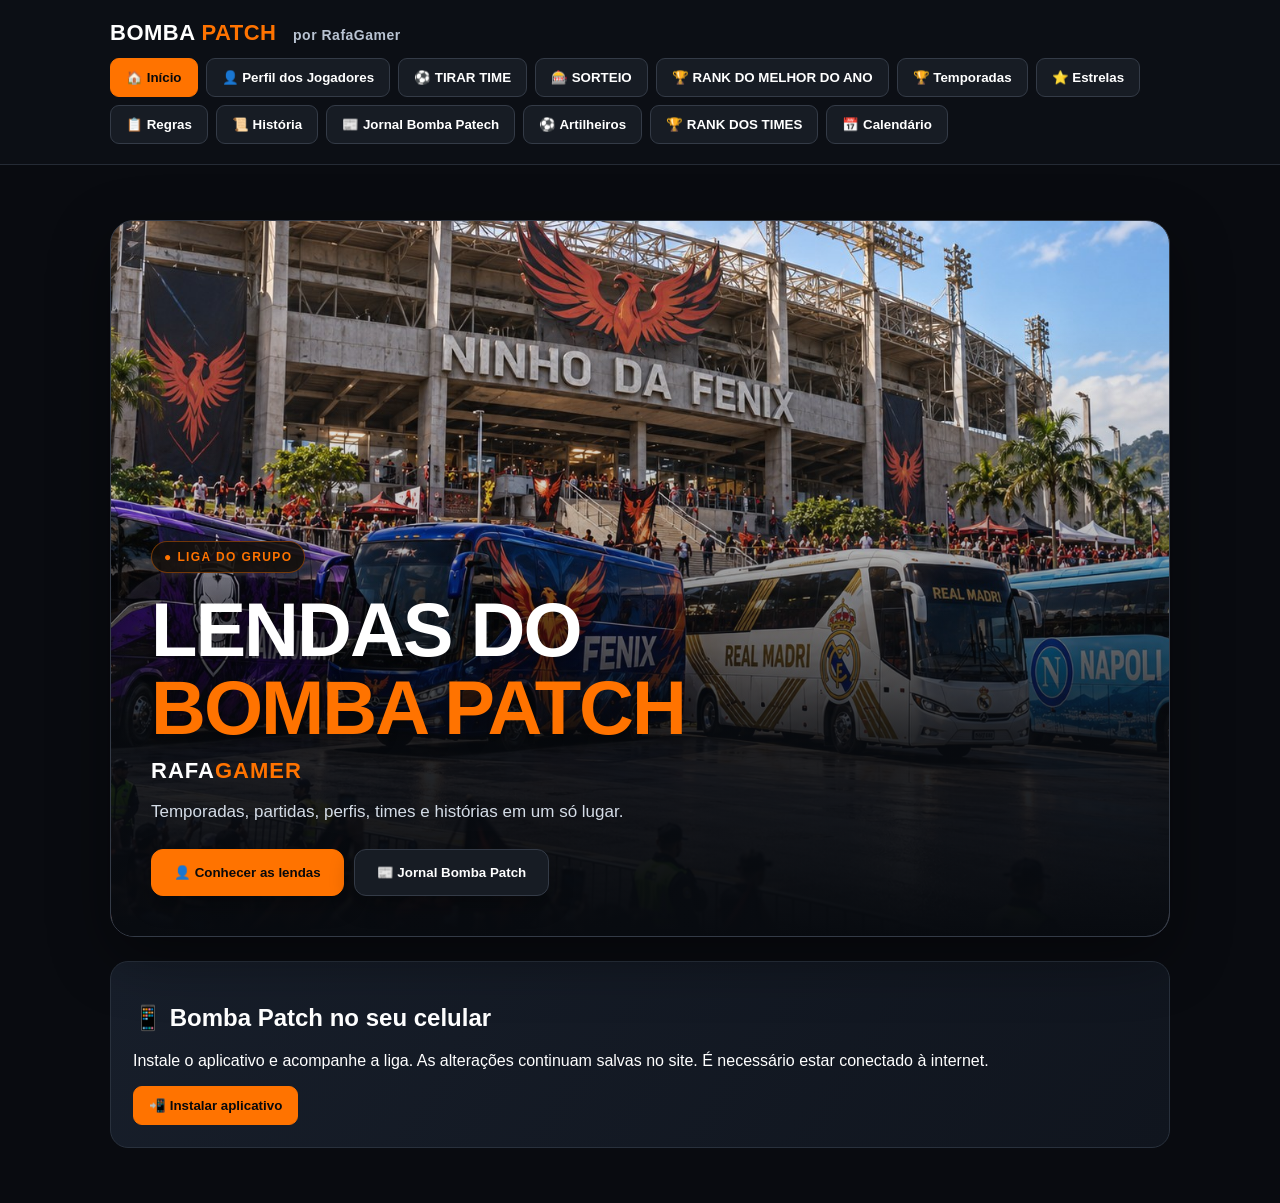
==== commit 6a5b189b: "Destaca RafaGamer na capa e na marca do site" ====
--- a/index.html
+++ b/index.html
@@ -1,4 +1,4 @@
-<!doctype html><html lang="pt-BR"><head><meta charset="utf-8"><meta name="viewport" content="width=device-width,initial-scale=1,viewport-fit=cover"><title>BOMBA PATCH — RAFAGAMER 2026</title><style>*{box-sizing:border-box}body{margin:0;background:#090b10;color:#fff;font-family:Arial,sans-serif}.wrap{max-width:1100px;margin:auto;padding:20px}.top{position:sticky;top:0;z-index:99;background:#0d1016f5;border-bottom:1px solid #252b35}.brand{font-size:22px;font-weight:900;margin-bottom:12px}.orange{color:#ff7300}.nav{display:flex;gap:8px;flex-wrap:wrap}.nav button,.btn{border:1px solid #343b47;background:#171c24;color:#fff;padding:11px 15px;border-radius:9px;cursor:pointer;font-weight:700}.nav button:hover,.nav button.active,.btn.primary{background:#ff7300;color:#08090b;border-color:#ff7300}.btn.danger{background:#b3261e;border-color:#b3261e}.page{display:none;padding:35px 0}.page.active{display:block}.hero{padding:55px 0}.hero h1{font-size:clamp(45px,8vw,85px);line-height:.9;margin:15px 0}.muted{color:#9aa3b0}.cards{display:grid;grid-template-columns:repeat(4,1fr);gap:15px}.card{background:#121720;border:1px solid #29313d;border-radius:15px;padding:22px}.profile-card{cursor:pointer}.big{font-size:45px;font-weight:900;color:#ff7300}.actions,.savebar,.tabs{display:flex;gap:10px;flex-wrap:wrap;margin-top:20px}.profile-head{background:linear-gradient(135deg,#3a1200,#ff7300);padding:30px;border-radius:16px;text-align:center}.profile-head .big{color:#fff}.stats{display:grid;grid-template-columns:repeat(3,1fr);gap:12px;margin:18px 0}.stat{background:#121720;border:1px solid #29313d;border-radius:12px;padding:20px;text-align:center}.stat b{display:block;font-size:30px;color:#ff7300}.roster,.panel,.standings{background:#121720;border:1px solid #29313d;border-radius:15px;padding:20px}.position{margin-top:20px}.position h3{color:#ff7300}.slots,.pool-grid{display:grid;grid-template-columns:1fr 1fr;gap:10px}.slot,.pool-slot{display:flex;align-items:center;gap:8px}.num{width:28px;text-align:center;color:#ff7300;font-weight:900}.input{width:100%;padding:12px;background:#080b10;color:#fff;border:1px solid #343b47;border-radius:8px;font-size:16px}.games{display:grid;gap:10px}.turn{font-size:20px;font-weight:900;color:#ff7300;margin-top:25px}.game{display:grid;grid-template-columns:35px 1fr 65px 20px 65px 1fr;gap:8px;align-items:center;background:#121720;border:1px solid #29313d;padding:10px;border-radius:10px}.standings{margin-top:30px;overflow:auto;padding:0}.standings table{width:100%;border-collapse:collapse;min-width:550px}.standings th,.standings td{padding:13px;border-bottom:1px solid #29313d;text-align:center}.standings th{color:#ff7300}.points{color:#ff7300;font-weight:900}.roulette-box{text-align:center;padding:20px}.roulette-circle{width:min(340px,80vw);height:min(340px,80vw);margin:20px auto;border-radius:50%;border:10px solid #ff7300;background:#171c24;display:flex;align-items:center;justify-content:center}.roulette-number{font-size:72px;font-weight:900}.roulette-result{min-height:60px;font-size:28px;font-weight:900;color:#ff7300}.ok{color:#62e69a;font-weight:700}@media(max-width:700px){.cards{grid-template-columns:1fr 1fr}.stats{grid-template-columns:1fr}.slots,.pool-grid{grid-template-columns:1fr}.game{grid-template-columns:25px 1fr 45px 14px 45px 1fr;gap:4px}.game .input{padding:9px 4px;font-size:13px}}@media(max-width:450px){.cards{grid-template-columns:1fr}.nav button{flex:1}.game{grid-template-columns:20px 1fr 38px 12px 38px 1fr}.game .input{font-size:11px}}</style><link rel="stylesheet" href="tactics.css"><link rel="manifest" href="manifest.webmanifest"><meta name="theme-color" content="#ff7300"><meta name="apple-mobile-web-app-capable" content="yes"><meta name="apple-mobile-web-app-title" content="Bomba Patch"><link rel="apple-touch-icon" href="icons/icon-180.png"><style>body{padding-bottom:env(safe-area-inset-bottom)}.top{padding-top:env(safe-area-inset-top)}[hidden]{display:none!important}#bombaConnectionStatus{background:#6c2917;color:#fff;padding:12px;text-align:center}#bombaAppCard{margin-top:24px}#bombaInstallHelp{line-height:1.7}</style><style>
+<!doctype html><html lang="pt-BR"><head><meta charset="utf-8"><meta name="viewport" content="width=device-width,initial-scale=1,viewport-fit=cover"><title>Bomba Patch — RafaGamer</title><style>*{box-sizing:border-box}body{margin:0;background:#090b10;color:#fff;font-family:Arial,sans-serif}.wrap{max-width:1100px;margin:auto;padding:20px}.top{position:sticky;top:0;z-index:99;background:#0d1016f5;border-bottom:1px solid #252b35}.brand{font-size:22px;font-weight:900;margin-bottom:12px}.orange{color:#ff7300}.nav{display:flex;gap:8px;flex-wrap:wrap}.nav button,.btn{border:1px solid #343b47;background:#171c24;color:#fff;padding:11px 15px;border-radius:9px;cursor:pointer;font-weight:700}.nav button:hover,.nav button.active,.btn.primary{background:#ff7300;color:#08090b;border-color:#ff7300}.btn.danger{background:#b3261e;border-color:#b3261e}.page{display:none;padding:35px 0}.page.active{display:block}.hero{padding:55px 0}.hero h1{font-size:clamp(45px,8vw,85px);line-height:.9;margin:15px 0}.muted{color:#9aa3b0}.cards{display:grid;grid-template-columns:repeat(4,1fr);gap:15px}.card{background:#121720;border:1px solid #29313d;border-radius:15px;padding:22px}.profile-card{cursor:pointer}.big{font-size:45px;font-weight:900;color:#ff7300}.actions,.savebar,.tabs{display:flex;gap:10px;flex-wrap:wrap;margin-top:20px}.profile-head{background:linear-gradient(135deg,#3a1200,#ff7300);padding:30px;border-radius:16px;text-align:center}.profile-head .big{color:#fff}.stats{display:grid;grid-template-columns:repeat(3,1fr);gap:12px;margin:18px 0}.stat{background:#121720;border:1px solid #29313d;border-radius:12px;padding:20px;text-align:center}.stat b{display:block;font-size:30px;color:#ff7300}.roster,.panel,.standings{background:#121720;border:1px solid #29313d;border-radius:15px;padding:20px}.position{margin-top:20px}.position h3{color:#ff7300}.slots,.pool-grid{display:grid;grid-template-columns:1fr 1fr;gap:10px}.slot,.pool-slot{display:flex;align-items:center;gap:8px}.num{width:28px;text-align:center;color:#ff7300;font-weight:900}.input{width:100%;padding:12px;background:#080b10;color:#fff;border:1px solid #343b47;border-radius:8px;font-size:16px}.games{display:grid;gap:10px}.turn{font-size:20px;font-weight:900;color:#ff7300;margin-top:25px}.game{display:grid;grid-template-columns:35px 1fr 65px 20px 65px 1fr;gap:8px;align-items:center;background:#121720;border:1px solid #29313d;padding:10px;border-radius:10px}.standings{margin-top:30px;overflow:auto;padding:0}.standings table{width:100%;border-collapse:collapse;min-width:550px}.standings th,.standings td{padding:13px;border-bottom:1px solid #29313d;text-align:center}.standings th{color:#ff7300}.points{color:#ff7300;font-weight:900}.roulette-box{text-align:center;padding:20px}.roulette-circle{width:min(340px,80vw);height:min(340px,80vw);margin:20px auto;border-radius:50%;border:10px solid #ff7300;background:#171c24;display:flex;align-items:center;justify-content:center}.roulette-number{font-size:72px;font-weight:900}.roulette-result{min-height:60px;font-size:28px;font-weight:900;color:#ff7300}.ok{color:#62e69a;font-weight:700}@media(max-width:700px){.cards{grid-template-columns:1fr 1fr}.stats{grid-template-columns:1fr}.slots,.pool-grid{grid-template-columns:1fr}.game{grid-template-columns:25px 1fr 45px 14px 45px 1fr;gap:4px}.game .input{padding:9px 4px;font-size:13px}}@media(max-width:450px){.cards{grid-template-columns:1fr}.nav button{flex:1}.game{grid-template-columns:20px 1fr 38px 12px 38px 1fr}.game .input{font-size:11px}}</style><link rel="stylesheet" href="tactics.css"><link rel="manifest" href="manifest.webmanifest"><meta name="theme-color" content="#ff7300"><meta name="apple-mobile-web-app-capable" content="yes"><meta name="apple-mobile-web-app-title" content="Bomba Patch"><link rel="apple-touch-icon" href="icons/icon-180.png"><style>body{padding-bottom:env(safe-area-inset-bottom)}.top{padding-top:env(safe-area-inset-top)}[hidden]{display:none!important}#bombaConnectionStatus{background:#6c2917;color:#fff;padding:12px;text-align:center}#bombaAppCard{margin-top:24px}#bombaInstallHelp{line-height:1.7}</style><style>
 #home .hero{position:relative;isolation:isolate;overflow:hidden;min-height:620px;display:flex;flex-direction:column;justify-content:flex-end;padding:320px 40px 40px;border:1px solid #343b47;border-radius:24px;background:#101722 url('media/onibus-ninho-fenix-20261014.jpg') center top/cover no-repeat;box-shadow:0 20px 60px #0006}
 #home .hero:before{content:"";position:absolute;inset:0;z-index:-1;background:linear-gradient(180deg,#080b1000 15%,#080b1033 40%,#080b10dc 72%,#080b10 100%)}
 #home .hero .orange:first-child{align-self:flex-start;padding:8px 12px;border:1px solid #ff730066;border-radius:100px;background:#14100bdd;font-size:12px;letter-spacing:1.4px}
@@ -11,4 +11,4 @@
 .top .brand{letter-spacing:.5px}.nav button{transition:background .18s,border-color .18s,transform .18s}.nav button:hover{transform:translateY(-1px)}
 @media(max-width:700px){#home .hero{min-height:560px;padding:300px 24px 28px;background-position:48% top;border-radius:18px}#home .hero h1{letter-spacing:-1.4px}#home .hero p{font-size:15px}#home .hero .btn{width:100%}}
 @media(max-width:450px){#home .hero{min-height:520px;padding:270px 20px 24px;background-position:48% top}#home .hero h1{font-size:42px}#home .hero .orange:first-child{font-size:10px;letter-spacing:1px}}
-</style></head><body><header class="top"><div class="wrap"><div class="brand">BOMBA <span class="orange">PATCH</span></div><nav class="nav" id="nav"><button data-page="home" class="active">🏠 Início</button><button data-page="profiles">👤 Perfil dos Jogadores</button><button data-page="tirar-time">⚽ TIRAR TIME</button><button data-page="sorteio">🎰 SORTEIO</button><button data-page="table">🏆 RANK DO MELHOR DO ANO</button><button data-page="seasons">🏆 Temporadas</button><button data-page="trophies">⭐ Estrelas</button><button data-page="rules">📋 Regras</button><button data-page="history">📜 História</button><button data-page="jornal">📰 Jornal Bomba Patch</button></nav></div></header><div id="bombaConnectionStatus" role="status" hidden></div><main class="wrap"><section id="home" class="page active"><div class="hero"><div class="orange"><b>● LIGA DO GRUPO</b></div><h1>LENDAS DO<br><span class="orange">BOMBA PATCH</span></h1><p class="muted">Temporadas, partidas, perfis, times e histórias em um só lugar.</p><div class="actions"><button class="btn primary" data-go="profiles">👤 Conhecer as lendas</button><button class="btn" data-go="journal">📰 Jornal Bomba Patch</button></div></div><div class="card" id="bombaAppCard"><h2>📱 Bomba Patch no seu celular</h2><p>Instale o aplicativo e acompanhe a liga. As alterações continuam salvas no site. É necessário estar conectado à internet.</p><button class="btn primary" id="installBombaApp" type="button">📲 Instalar aplicativo</button><div id="bombaInstallHelp" hidden><p><b>Android:</b> abra este site no Chrome, toque no menu ⋮ e escolha Instalar aplicativo ou Adicionar à tela inicial.</p><p><b>iPhone:</b> abra este site no Safari, toque em Compartilhar e depois em Adicionar à Tela de Início. Se aparecer, ative Abrir como App da Web e toque em Adicionar.</p></div></div></section><section id="profiles" class="page"><h1>👤 Perfil dos Jogadores</h1><div id="profileCards" class="cards"></div></section><section id="tirar-time" class="page"><h1>⚽ TIRAR TIME</h1><p class="muted">Cadastre os jogadores por posição.</p><div id="poolTabs" class="tabs"></div><div class="panel"><h2 id="poolTitle"></h2><p id="poolCount" class="muted"></p><div id="poolGrid" class="pool-grid"></div><div class="savebar"><button id="savePool" class="btn primary">💾 Salvar jogadores</button><span id="poolMsg" class="ok"></span></div></div></section><section id="sorteio" class="page"><h1>🎰 SORTEIO</h1><div id="rouletteTabs" class="tabs"></div><div class="panel"><div class="roulette-box"><h2 id="rouletteTitle"></h2><p id="rouletteInfo" class="muted"></p><div class="roulette-circle"><div id="rouletteNumber" class="roulette-number">--</div></div><div id="rouletteResult" class="roulette-result">Pronto para sortear</div><button id="spinRoulette" class="btn primary">🎰 GIRAR ROLETA</button><button id="resetRoulette" class="btn">↺ Limpar sorteados</button><div id="usedList" class="muted"></div></div></div></section><section id="profile" class="page"><div id="profileContent"></div></section><section id="games" class="page"><h1>🎮 Registro de Partidas</h1><p class="muted">Edite nomes e placares e salve.</p><div id="gamesList" class="games"></div><div class="savebar"><button id="saveGames" class="btn primary">💾 Salvar partidas</button><button id="resetGames" class="btn danger">↺ Resetar</button><span id="gamesMsg" class="ok"></span></div><div class="standings"><table><thead><tr><th>Jogador</th><th>J</th><th>V</th><th>E</th><th>D</th><th>Pontos</th></tr></thead><tbody id="standingsBody"></tbody></table></div></section><section id="table" class="page"><h1>🏆 RANK DO MELHOR DO ANO</h1><p class="muted">Classificação do ano.</p><div class="actions"><button id="editAnnualRank" class="btn" type="button">✏️ Editar tabela</button><button id="resetAnnualRank" class="btn danger" type="button">↺ Resetar tabela</button><span id="annualRankResetMsg" role="status"></span></div><div id="annualRankEditor" class="panel" style="display:none;margin:16px 0"></div><div class="standings"><table><thead><tr><th>#</th><th>Jogador</th><th>Vitórias</th><th>Empates</th><th>Derrotas</th><th>Pontos</th></tr></thead><tbody id="tableBody"></tbody></table></div></section><section id="seasons" class="page"><h1>🏆 Temporadas</h1><div class="cards"><div class="card"><h2>CRISTIAN</h2><div class="big" aria-label="3 títulos">🏆 🏆 🏆</div></div><div class="card"><h2>RAFAGAMER</h2><div class="big" aria-label="2 títulos">🏆 🏆</div></div><div class="card"><h2>LEANDRO</h2><div class="big" aria-label="1 título">🏆</div></div><div class="card"><h2>BERNA</h2><div class="big" aria-label="1 título">🏆</div></div></div></section><section id="trophies" class="page"><h1>⭐ Estrelas</h1><p class="muted">Estrelas conquistadas pelos jogadores.</p><div class="cards"><div class="card"><h2>Rafagamer</h2><div class="big">1 ⭐</div><p class="muted">Estrela</p></div><div class="card"><h2>Cristian</h2><div class="big">0 ⭐</div><p class="muted">Estrelas</p></div><div class="card"><h2>Berna</h2><div class="big">0 ⭐</div><p class="muted">Estrelas</p></div><div class="card"><h2>Leandro</h2><div class="big">3 ⭐</div><p class="muted">Estrelas</p></div></div></section><section id="rules" class="page"><h1>📋 Regras</h1><p class="muted">Regras oficiais do Bomba Patch. Alterações feitas aqui ficam salvas no site.</p><div class="actions"><button id="createRule" class="btn primary" type="button">➕ Criar regra</button><button id="editRule" class="btn" type="button">✏️ Editar regra</button><button id="deleteRule" class="btn danger" type="button">🗑️ Deletar regra</button><span id="rulesMsg" class="ok"></span></div><div id="rulesList"></div></section><section id="history" class="page"><h1>📜 História</h1></section><section id="jornal" class="page"><h1>📰 Jornal Bomba Patch</h1><article class="card" id="chegada-elencos-20261014" style="margin-top:20px;margin-bottom:20px;border-color:#ff7300"><a href="media/onibus-ninho-fenix-20261014.jpg" aria-label="Abrir imagem dos ônibus no Ninho da Fênix" style="display:block;cursor:zoom-in"><img src="media/onibus-ninho-fenix-20261014.jpg" alt="Ônibus personalizados de Katatumba, Fênix, Real Madri e Napoli chegando ao estádio Ninho da Fênix" style="display:block;width:100%;height:auto;border-radius:10px;margin-bottom:16px" loading="eager"></a><div class="orange"><b>🚨 DIA DE CAMPEONATO • 4ª EDIÇÃO</b></div><h2>🚌 OS ELENCOS JÁ CHEGARAM AO NINHO DA FÊNIX!</h2><p>O clima de decisão tomou conta do <b>Ninho da Fênix</b>! Os elencos de <b>Katatumba, Fênix, Real Madri e Napoli</b> já chegaram ao estádio para o <b>4º campeonato do Bomba Patch</b>. Com seus ônibus caracterizados, as equipes marcam presença e dão o sinal: chegou a hora de entrar em campo!</p><p>O roxo e a caveira do <b>Katatumba</b>, a identidade da <b>Fênix</b>, o branco do <b>Real Madri</b> e o azul do <b>Napoli</b> dão cor à chegada das delegações. Agora, a expectativa se volta para os confrontos: quem vai impor seu futebol e sair do Ninho da Fênix com a taça?</p><p><b>Rafagamer, Cristian, Leandro e Berna</b> estão no centro de mais uma disputa entre as lendas. Tem primeirinha, contra-ataque, chute de longe e jogo aéreo na conversa — mas será dentro de campo que o campeão vai aparecer!</p><p><b>Os ônibus chegaram, os elencos estão no estádio e a contagem regressiva acabou. Hoje é dia de Bomba Patch!</b></p><p class="muted">Jornal Bomba Patch • 14/10/2026 • Imagem ilustrativa</p></article><article class="card" id="quarto-campeonato-20261014" style="margin-top:20px;margin-bottom:20px;border-color:#ff7300"><div class="orange"><b>🏆 CONTAGEM REGRESSIVA • 4º CAMPEONATO</b></div><h2>🔥 FALTA UM DIA! QUEM VAI CONQUISTAR O 4º CAMPEONATO DO BOMBA PATCH?</h2><p>A espera está chegando ao fim! Amanhã, <b>quarta-feira, 14 de outubro de 2026</b>, acontece o <b>4º campeonato do Bomba Patch</b>. <b>Rafagamer, Cristian, Leandro e Berna</b> voltam à disputa com um objetivo em comum: levantar a taça e escrever mais um capítulo na história das lendas.</p><p><b>Leandro</b> chega com o peso de defender o título da última edição. Será que seus chutes de longa distância vão abrir o caminho para mais uma conquista? <b>Rafagamer</b>, o Rei da Primeirinha, aposta no seu jogo estiloso para voltar ao topo e fazer a diferença nos momentos decisivos.</p><p><b>Cristian</b> entra na briga com sua defesa estratégica e os contra-ataques que castigam qualquer erro. Já <b>Berna</b> pode encontrar nas jogadas pelo alto a chance de surpreender os rivais e transformar a disputa em uma grande conquista.</p><p>Quem vai dominar os confrontos? Teremos mais um título de Leandro, a volta de Rafagamer ao topo, a estratégia vencedora de Cristian ou a consagração de Berna? <b>O favoritismo fica na conversa; amanhã, a resposta será dada em campo!</b></p><p>Preparem os controles, ajustem as táticas e segurem a ansiedade: <b>falta apenas um dia para a bola rolar no 4º campeonato do Bomba Patch!</b></p><p class="muted">Jornal Bomba Patch • Publicado em 13/10/2026 • Campeonato em 14/10/2026</p></article><article class="card" style="margin-bottom:20px;border-color:#ff7300"><a href="media/onibus-campeonato-2026-09-28.jpg" aria-label="Abrir imagem dos quatro ônibus em tamanho completo" style="display:block;cursor:zoom-in"><img src="media/onibus-campeonato-2026-09-28.jpg" alt="Ônibus de Real Madrid, Napoli, Fênix e Katatumba diante do estádio" style="display:block;width:100%;height:auto;border-radius:10px;margin-bottom:16px" loading="eager"></a><h2>⚽ HOJE É DIA DE CAMPEONATO BOMBA PATCH!</h2><p>Chegou o dia: nesta segunda-feira, <b>28 de setembro</b>, o <b>3º campeonato do Bomba Patch</b> reúne novamente <b>Rafagamer, Cristian, Leandro e Berna</b> para a disputa pelo título. Os ônibus de <b>Real Madrid, Napoli, Fênix e Katatumba</b> dão o clima da chegada ao estádio.</p><p><b>Rafagamer</b>, campeão da última edição, chega com sua marca registrada: a primeirinha. <b>Cristian</b> aposta na defesa e nos contra-ataques; <b>Leandro</b> pode surpreender com seus chutes de longe; e <b>Berna</b> promete perigo nas jogadas pelo alto.</p><p>Quem vai levantar a taça desta vez? A resposta começa a ser escrita hoje, em campo. Que venham os jogos!</p><p class="muted">Jornal Bomba Patch • 28/09/2026</p></article><article class="card" style="margin-bottom:20px;border-color:#c99535"><a href="media/rafagamer-campeao-segundo-campeonato.jpg" aria-label="Abrir imagem do título de Rafagamer em tamanho completo" style="display:block;cursor:zoom-in"><img src="media/rafagamer-campeao-segundo-campeonato.jpg" alt="Escudos de Lobo Mau, Fênix e Rafagamer com uma estrela dourada e o título Campeão" style="display:block;width:100%;height:auto;border-radius:10px;margin-bottom:16px" loading="eager"></a><h2>🏆 RAFAGAMER É O GRANDE CAMPEÃO DO SEGUNDO CAMPEONATO!</h2><p>O técnico <b>Rafagamer</b> conquistou o <b>título do segundo campeonato do Bomba Patch</b>. Com <b>Lobo Mau, Fênix e Rafagamer</b>, mostrou seu jogo bonito e levou os três times à campanha campeã.</p><p>O futebol vistoso de Rafagamer foi o grande destaque da disputa. Ao fim do campeonato, o resultado ficou marcado: <b>Rafagamer é o campeão!</b></p><p class="muted">Jornal Bomba Patch • 18/09/2026</p></article><article class="card" style="margin-bottom:20px"><a href="media/onibus-jornal.jpg?v=20260917-fixed" aria-label="Abrir imagem dos ônibus em tamanho completo" style="display:block;cursor:zoom-in"><img src="media/onibus-jornal.jpg?v=20260917-fixed" alt="Ônibus da Fênix, Katatumba e Napoli chegando ao Ninho da Fênix" style="display:block;width:100%;height:auto;border-radius:10px;margin-bottom:8px"></a><p style="margin:0 0 20px"><a href="media/onibus-jornal.jpg?v=20260917-fixed" style="color:#ff7300;font-weight:700">Abrir imagem em tamanho completo</a></p><h2>🚨 ELENCOS CHEGAM AO NINHO DA FÊNIX!</h2><p>Os ônibus da <b>Fênix</b>, <b>Katatumba</b> e <b>Napoli</b> chegaram ao <b>Ninho da Fênix</b> para o segundo campeonato da temporada do Bomba Patch. A chegada dos três times marca o início de mais uma disputa entre as lendas.</p><p class="muted">Jornal Bomba Patch • 17/09/2026</p></article><div class="card"><h2>🚨 Mercado da Bola</h2><h3>LOBO MAU MONITORA IBRAHIMOVIĆ</h3><p>O time <b>Lobo Mau</b> teria demonstrado interesse na contratação do atacante <b>Ibrahimović</b>. Nos bastidores, o nome do jogador vem sendo tratado como possível reforço para a temporada. A informação é de que se trata de uma <b>proposta milionária</b>, o que pode movimentar o mercado do BOMBA PATCH.</p><p class="muted"><b>Rumor:</b> existe a possibilidade de uma transferência, mas até o momento não há confirmação oficial de acordo.</p></div><div class="card" style="margin-top:20px"><h2>💰 Mercado da Bola</h2><h3>🚨 RONALDINHO É DA FENIX!</h3><p>O craque <b>Ronaldinho</b> foi anunciado como novo reforço da <b>Fenix</b> em uma <b>transação milionária</b>.</p><p>Para concretizar o negócio, a Fenix envolveu na troca <b>Imperador Adriano</b>, <b>Veron</b> e <b>Deisler</b>. A negociação promete agitar o mercado da temporada 2026.</p></div></section></main><script>'use strict';const SUPA='https://vgurvbdbpxcgkhmunlxr.supabase.co',KEY='sb_publishable_Dlgj0c5D_PVKP0h7x6GZ4w_BssxbIoj',ROSTER=SUPA+'/rest/v1/team_rosters',GAMES=SUPA+'/rest/v1/bomba_petch_partidas',POOL=SUPA+'/rest/v1/player_pool',H={apikey:KEY,Authorization:'Bearer '+KEY},HJSON={...H,'Content-Type':'application/json'};const players=[{code:'R',name:'Rafagamer',id:6},{code:'B',name:'Berna',id:9},{code:'C',name:'Cristian',id:7},{code:'L',name:'Leandro',id:8}],pairs=[['R','B'],['R','C'],['R','L'],['B','C'],['B','L'],['C','L']],positions=[['Goleiro','goleiro',2],['Lateral','lateral',2],['Zagueiro','zagueiro',5],['Volante','volante',3],['Meio campo','meio_campo',5],['Atacante','atacante',5]],poolPositions=[['GOLEIROS','goleiros',30],['LATERAIS','laterais',30],['ZAGUEIROS','zagueiros',70],['VOLANTES','volantes',50],['MEIO CAMPO','meio_campo',100],['PONTAS','pontas',30],['CENTROAVANTES','centroavantes',50]];let games=Array.from({length:18},(_,i)=>{let p=pairs[i%6];return{id:i+1,team_a:p[0],score_a:0,score_b:0,team_b:p[1],player_a:p[0],player_b:p[1]}}),currentPlayer=null,currentTeam=1,currentPool='goleiros',currentRoulette='goleiros',poolData=[],rouletteUsed={};function esc(v){return String(v??'').replaceAll('&','&amp;').replaceAll('<','&lt;').replaceAll('>','&gt;').replaceAll('"','&quot;').replaceAll("'",'&#039;')}function showPage(id){document.querySelectorAll('.page').forEach(x=>x.classList.remove('active'));let p=document.getElementById(id);if(p)p.classList.add('active');document.querySelectorAll('#nav button').forEach(b=>b.classList.toggle('active',b.dataset.page===id));if(id==='tirar-time'&&!poolData.length)loadPool();if(id==='sorteio'&&!poolData.length)loadPool()}window.showPage=showPage;if(location.hash==='#jornal')showPage('jornal');document.querySelectorAll('#nav button').forEach(b=>b.onclick=()=>showPage(b.dataset.page));document.querySelectorAll('[data-go]').forEach(b=>b.onclick=()=>showPage(b.dataset.go));function renderProfiles(){let b=document.getElementById('profileCards');b.innerHTML=players.map(p=>`<div class="card profile-card" data-player="${p.code}"><div class="big">${p.code}</div><h2>${p.name}</h2><p class="muted">Perfil do jogador</p><button class="btn primary">Abrir perfil</button></div>`).join('');b.querySelectorAll('[data-player]').forEach(x=>x.onclick=()=>openProfile(players.find(p=>p.code===x.dataset.player)))}async function openProfile(p){currentPlayer=p;currentTeam=1;showPage('profile');renderProfile();await loadRoster()}function renderProfile(){document.getElementById('profileContent').innerHTML=`<div class="profile-head"><div class="big">${currentPlayer.code}</div><h1>${currentPlayer.name}</h1></div><div class="tabs"><button class="btn primary" id="team1">Time 1</button><button class="btn" id="team2">Time 2</button><button class="btn" id="team3">Time 3</button></div><div id="rosterHost" class="roster"></div><button class="btn" onclick="showPage('profiles')">← Voltar</button>`;team1.onclick=()=>{currentTeam=1;team1.classList.add('primary');team2.classList.remove('primary');team3.classList.remove('primary');renderRoster()};team2.onclick=()=>{currentTeam=2;team2.classList.add('primary');team1.classList.remove('primary');team3.classList.remove('primary');renderRoster()};team3.onclick=()=>{currentTeam=3;team3.classList.add('primary');team1.classList.remove('primary');team2.classList.remove('primary');renderRoster()}}async function loadRoster(){try{let r=await fetch(ROSTER+'?player_id=eq.'+currentPlayer.id+'&select=*',{headers:H});window.currentRoster=r.ok?await r.json():[]}catch(e){window.currentRoster=[]}renderRoster()}function renderRoster(){let host=document.getElementById('rosterHost');if(!host)return;let d=(window.currentRoster||[]).filter(x=>+x.team_number===currentTeam);host.innerHTML=positions.map(([label,pos,n])=>`<div class="position"><h3>${label}</h3><div class="slots">${Array.from({length:n},(_,i)=>{let r=d.find(x=>x.position===pos&&+x.slot_number===i+1);return`<div class="slot"><span class="num">${i+1}</span><input class="input roster-input" data-position="${pos}" data-slot="${i+1}" value="${esc(r?.player_name||'')}" placeholder="Nome"></div>`}).join('')}</div></div>`).join('')+'<div class="savebar"><button class="btn primary" id="saveRoster">💾 Salvar elenco</button><span id="rosterMsg" class="ok"></span></div>';document.getElementById('saveRoster').onclick=saveRoster}async function saveRoster(){for(let x of document.querySelectorAll('.roster-input')){let q=ROSTER+'?player_id=eq.'+currentPlayer.id+'&team_number=eq.'+currentTeam+'&position=eq.'+encodeURIComponent(x.dataset.position)+'&slot_number=eq.'+x.dataset.slot,r=await fetch(q,{headers:H}),rows=r.ok?await r.json():[],body={player_id:currentPlayer.id,team_number:currentTeam,position:x.dataset.position,slot_number:+x.dataset.slot,player_name:x.value.trim()};if(rows.length)await fetch(ROSTER+'?id=eq.'+rows[0].id,{method:'PATCH',headers:HJSON,body:JSON.stringify(body)});else await fetch(ROSTER,{method:'POST',headers:HJSON,body:JSON.stringify(body)})}document.getElementById('rosterMsg').textContent='Salvo com sucesso!';await loadRoster()}function renderPoolTabs(){let h=document.getElementById('poolTabs');h.innerHTML=poolPositions.map(x=>`<button class="btn ${x[1]===currentPool?'primary':''}" data-pool="${x[1]}">${x[0]}</button>`).join('');h.querySelectorAll('[data-pool]').forEach(b=>b.onclick=()=>{currentPool=b.dataset.pool;renderPoolTabs();renderPool()})}function renderPool(){let d=poolPositions.find(x=>x[1]===currentPool),rows=poolData.filter(x=>x.position===currentPool);document.getElementById('poolTitle').textContent=d[0];document.getElementById('poolCount').textContent='Máximo de '+d[2]+' jogadores';document.getElementById('poolGrid').innerHTML=Array.from({length:d[2]},(_,i)=>{let r=rows.find(x=>+x.slot===i+1);return`<div class="pool-slot"><span class="num">${i+1}</span><input class="input pool-input" data-slot="${i+1}" value="${esc(r?.player_name||'')}" placeholder="Nome"></div>`}).join('')}async function loadPool(){try{let r=await fetch(POOL+'?select=*&order=position,slot',{headers:H});poolData=r.ok?await r.json():[]}catch(e){poolData=[]}renderPoolTabs();renderPool()}document.getElementById('savePool').onclick=async()=>{for(let x of document.querySelectorAll('.pool-input')){if(!x.value.trim())continue;let q=POOL+'?position=eq.'+currentPool+'&slot=eq.'+x.dataset.slot,r=await fetch(q,{headers:H}),rows=r.ok?await r.json():[],body={position:currentPool,slot:+x.dataset.slot,player_name:x.value.trim()};if(rows.length)await fetch(POOL+'?id=eq.'+rows[0].id,{method:'PATCH',headers:HJSON,body:JSON.stringify(body)});else await fetch(POOL,{method:'POST',headers:HJSON,body:JSON.stringify(body)})}loadPool()};function renderRouletteTabs(){let h=document.getElementById('rouletteTabs');h.innerHTML=poolPositions.map(x=>`<button class="btn ${x[1]===currentRoulette?'primary':''}" data-r="${x[1]}">${x[0]}</button>`).join('');h.querySelectorAll('[data-r]').forEach(b=>b.onclick=()=>{currentRoulette=b.dataset.r;renderRouletteTabs();renderRouletteInfo()})}function renderRouletteInfo(){let d=poolPositions.find(x=>x[1]===currentRoulette),rows=poolData.filter(x=>x.position===currentRoulette&&String(x.player_name||'').trim());document.getElementById('rouletteTitle').textContent=d[0];document.getElementById('rouletteInfo').textContent=rows.length+' jogador(es) cadastrado(s)';document.getElementById('usedList').textContent=rouletteUsed[currentRoulette]?.join(', ')||''}document.getElementById('spinRoulette').onclick=()=>{let rows=poolData.filter(x=>x.position===currentRoulette&&String(x.player_name||'').trim());rouletteUsed[currentRoulette]??=[];let a=rows.filter(x=>!rouletteUsed[currentRoulette].includes(x.player_name));if(!a.length){document.getElementById('rouletteResult').textContent='Todos já foram sorteados';return}let c=a[Math.floor(Math.random()*a.length)].player_name;rouletteUsed[currentRoulette].push(c);document.getElementById('rouletteResult').textContent='🎉 '+c;renderRouletteInfo()};document.getElementById('resetRoulette').onclick=()=>{rouletteUsed[currentRoulette]=[];document.getElementById('rouletteResult').textContent='Pronto para sortear';renderRouletteInfo()};function renderGames(){document.getElementById('gamesList').innerHTML=games.map((g,i)=>`<div class="turn">Jogo ${i+1}</div><div class="game"><span>#${i+1}</span><input class="input gameInput" data-i="${i}" data-field="team_a" value="${esc(g.team_a)}"><input class="input score gameInput" type="number" min="0" data-i="${i}" data-field="score_a" value="${g.score_a}"><b>×</b><input class="input score gameInput" type="number" min="0" data-i="${i}" data-field="score_b" value="${g.score_b}"><input class="input gameInput" data-i="${i}" data-field="team_b" value="${esc(g.team_b)}"></div>`).join('')}document.addEventListener('input',e=>{let x=e.target;if(!x.classList.contains('gameInput'))return;let i=+x.dataset.i;games[i][x.dataset.field]=x.dataset.field.startsWith('score_')?Math.max(0,+x.value||0):x.value});async function loadGames(){try{let r=await fetch(GAMES+'?select=*&order=id.asc',{headers:H});if(r.ok){let d=await r.json();if(d.length)games=d.map((x,i)=>({...x,player_a:x.player_a||pairs[i%6][0],player_b:x.player_b||pairs[i%6][1],score_a:+x.score_a||0,score_b:+x.score_b||0}))}}catch(e){}renderGames();if(window.renderStandings)window.renderStandings()}document.getElementById('saveGames').onclick=async()=>{for(let g of games)await fetch(GAMES+'?id=eq.'+g.id,{method:'PATCH',headers:HJSON,body:JSON.stringify({team_a:g.team_a,score_a:+g.score_a||0,score_b:+g.score_b||0,team_b:g.team_b,player_a:g.player_a,player_b:g.player_b})});if(window.renderStandings)window.renderStandings()};const RULES=SUPA+'/rest/v1/site_rules';let siteRules=[];async function loadRules(){try{let r=await fetch(RULES+'?select=*&order=sort_order.asc,id.asc',{headers:H});siteRules=r.ok?await r.json():[]}catch(e){siteRules=[]}renderRules()}function isEditGroup(r){let t=String(r.title||'').toUpperCase();return t.includes('OQUE PODE SER ALTERADO NO EDITAR')||t.includes('OQUE NAO PODE SER ALTERADO NO EDITAR')||t.includes('OQUE NÃO PODE SER ALTERADO NO EDITAR')}function renderRules(){let h=document.getElementById('rulesList');if(!h)return;let roots=siteRules.filter(r=>!r.parent_rule_id);h.innerHTML=roots.map((r,i)=>{let kids=siteRules.filter(x=>+x.parent_rule_id===+r.id);let childHtml=kids.length?'<div style="margin-top:14px">'+kids.map((x,j)=>'<div class="panel" style="margin-top:10px"><h3>'+(j+1)+'. '+esc(x.title)+'</h3><p style="white-space:pre-line">'+esc(x.description)+'</p></div>').join('')+'</div>':'';let controls=isEditGroup(r)?'<div class="actions"><button class="btn primary" onclick="createGroupedRule('+r.id+')">➕ Criar regra</button><button class="btn" onclick="editGroupedRule('+r.id+')">✏️ Editar regra</button><button class="btn danger" onclick="deleteGroupedRule('+r.id+')">🗑️ Deletar regra</button></div>':'';return '<div class="card" style="margin-top:15px"><h2>'+(i+1)+'. '+esc(r.title)+'</h2><p style="white-space:pre-line">'+esc(r.description)+'</p>'+childHtml+controls+'</div>'}).join('')||'<p class="muted">Nenhuma regra cadastrada.</p>'}function rulesMsg(t){let m=document.getElementById('rulesMsg');if(m){m.textContent=t;setTimeout(()=>m.textContent='',2500)}}async function createGroupedRule(parentId){let title=prompt('Nome da nova regra:');if(!title||!title.trim())return;let description=prompt('Descrição da regra:')||'';let kids=siteRules.filter(x=>+x.parent_rule_id===+parentId);let r=await fetch(RULES,{method:'POST',headers:{...HJSON,Prefer:'return=representation'},body:JSON.stringify({title:title.trim(),description:description.trim(),sort_order:kids.length+1,parent_rule_id:parentId})});if(!r.ok){alert('Não foi possível salvar a regra.');return}await loadRules();rulesMsg('Regra salva nesta seção!')}async function editGroupedRule(parentId){let kids=siteRules.filter(x=>+x.parent_rule_id===+parentId);if(!kids.length){alert('Ainda não há regras criadas nesta seção.');return}let n=prompt('Digite o número da regra desta seção que deseja editar (1 a '+kids.length+'):');let i=parseInt(n,10)-1;if(i<0||i>=kids.length){alert('Regra inválida.');return}let x=kids[i],title=prompt('Nome da regra:',x.title);if(title===null||!title.trim())return;let description=prompt('Descrição da regra:',x.description);if(description===null)return;let r=await fetch(RULES+'?id=eq.'+x.id,{method:'PATCH',headers:HJSON,body:JSON.stringify({title:title.trim(),description:description.trim()})});if(!r.ok){alert('Não foi possível salvar a alteração.');return}await loadRules();rulesMsg('Alteração salva nesta seção!')}async function deleteGroupedRule(parentId){let kids=siteRules.filter(x=>+x.parent_rule_id===+parentId);if(!kids.length){alert('Ainda não há regras criadas nesta seção.');return}let n=prompt('Digite o número da regra desta seção que deseja deletar (1 a '+kids.length+'):');let i=parseInt(n,10)-1;if(i<0||i>=kids.length){alert('Regra inválida.');return}let x=kids[i];if(!confirm('Deletar '+x.title+'?'))return;let r=await fetch(RULES+'?id=eq.'+x.id,{method:'DELETE',headers:H});if(!r.ok){alert('Não foi possível deletar a regra.');return}await loadRules();rulesMsg('Regra deletada desta seção!')}document.getElementById('createRule').onclick=async()=>{let title=prompt('Nome da nova regra principal:');if(!title||!title.trim())return;let description=prompt('Descrição da regra:')||'';let roots=siteRules.filter(x=>!x.parent_rule_id);let r=await fetch(RULES,{method:'POST',headers:{...HJSON,Prefer:'return=representation'},body:JSON.stringify({title:title.trim(),description:description.trim(),sort_order:roots.length+1,parent_rule_id:null})});if(!r.ok){alert('Não foi possível salvar a regra.');return}await loadRules();rulesMsg('Regra salva no site!')};document.getElementById('editRule').onclick=async()=>{let roots=siteRules.filter(x=>!x.parent_rule_id);if(!roots.length)return;let n=prompt('Digite o número da regra principal que deseja editar (1 a '+roots.length+'):');let i=parseInt(n,10)-1;if(i<0||i>=roots.length){alert('Regra inválida.');return}let x=roots[i],title=prompt('Nome da regra:',x.title);if(title===null||!title.trim())return;let description=prompt('Descrição da regra:',x.description);if(description===null)return;let r=await fetch(RULES+'?id=eq.'+x.id,{method:'PATCH',headers:HJSON,body:JSON.stringify({title:title.trim(),description:description.trim()})});if(!r.ok){alert('Não foi possível salvar a alteração.');return}await loadRules();rulesMsg('Alteração salva no site!')};document.getElementById('deleteRule').onclick=async()=>{let roots=siteRules.filter(x=>!x.parent_rule_id);if(!roots.length)return;let n=prompt('Digite o número da regra principal que deseja deletar (1 a '+roots.length+'):');let i=parseInt(n,10)-1;if(i<0||i>=roots.length){alert('Regra inválida.');return}let x=roots[i];if(!confirm('Deletar a regra '+(i+1)+' - '+x.title+'?'))return;let r=await fetch(RULES+'?id=eq.'+x.id,{method:'DELETE',headers:H});if(!r.ok){alert('Não foi possível deletar a regra.');return}await loadRules();rulesMsg('Regra deletada e salva no site!')};loadRules();renderProfiles();renderRouletteTabs();loadGames();</script><script src="tactics.js?v=20261014-chegada-elencos"></script><script src="pwa.js?v=20261007"></script><script src="app-notifications.js?v=20261008"></script></body></html>+</style></head><body><header class="top"><div class="wrap"><div class="brand">BOMBA <span class="orange">PATCH</span> <span style="font-size:14px;color:#b9c3d2;margin-left:10px">por RafaGamer</span></div><nav class="nav" id="nav"><button data-page="home" class="active">🏠 Início</button><button data-page="profiles">👤 Perfil dos Jogadores</button><button data-page="tirar-time">⚽ TIRAR TIME</button><button data-page="sorteio">🎰 SORTEIO</button><button data-page="table">🏆 RANK DO MELHOR DO ANO</button><button data-page="seasons">🏆 Temporadas</button><button data-page="trophies">⭐ Estrelas</button><button data-page="rules">📋 Regras</button><button data-page="history">📜 História</button><button data-page="jornal">📰 Jornal Bomba Patch</button></nav></div></header><div id="bombaConnectionStatus" role="status" hidden></div><main class="wrap"><section id="home" class="page active"><div class="hero"><div class="orange"><b>● LIGA DO GRUPO</b></div><h1>LENDAS DO<br><span class="orange">BOMBA PATCH</span></h1><div style="font-size:22px;font-weight:800;letter-spacing:1px;color:#fff;margin:0 0 14px">RAFA<span style="color:#ff7300">GAMER</span></div><p class="muted">Temporadas, partidas, perfis, times e histórias em um só lugar.</p><div class="actions"><button class="btn primary" data-go="profiles">👤 Conhecer as lendas</button><button class="btn" data-go="journal">📰 Jornal Bomba Patch</button></div></div><div class="card" id="bombaAppCard"><h2>📱 Bomba Patch no seu celular</h2><p>Instale o aplicativo e acompanhe a liga. As alterações continuam salvas no site. É necessário estar conectado à internet.</p><button class="btn primary" id="installBombaApp" type="button">📲 Instalar aplicativo</button><div id="bombaInstallHelp" hidden><p><b>Android:</b> abra este site no Chrome, toque no menu ⋮ e escolha Instalar aplicativo ou Adicionar à tela inicial.</p><p><b>iPhone:</b> abra este site no Safari, toque em Compartilhar e depois em Adicionar à Tela de Início. Se aparecer, ative Abrir como App da Web e toque em Adicionar.</p></div></div></section><section id="profiles" class="page"><h1>👤 Perfil dos Jogadores</h1><div id="profileCards" class="cards"></div></section><section id="tirar-time" class="page"><h1>⚽ TIRAR TIME</h1><p class="muted">Cadastre os jogadores por posição.</p><div id="poolTabs" class="tabs"></div><div class="panel"><h2 id="poolTitle"></h2><p id="poolCount" class="muted"></p><div id="poolGrid" class="pool-grid"></div><div class="savebar"><button id="savePool" class="btn primary">💾 Salvar jogadores</button><span id="poolMsg" class="ok"></span></div></div></section><section id="sorteio" class="page"><h1>🎰 SORTEIO</h1><div id="rouletteTabs" class="tabs"></div><div class="panel"><div class="roulette-box"><h2 id="rouletteTitle"></h2><p id="rouletteInfo" class="muted"></p><div class="roulette-circle"><div id="rouletteNumber" class="roulette-number">--</div></div><div id="rouletteResult" class="roulette-result">Pronto para sortear</div><button id="spinRoulette" class="btn primary">🎰 GIRAR ROLETA</button><button id="resetRoulette" class="btn">↺ Limpar sorteados</button><div id="usedList" class="muted"></div></div></div></section><section id="profile" class="page"><div id="profileContent"></div></section><section id="games" class="page"><h1>🎮 Registro de Partidas</h1><p class="muted">Edite nomes e placares e salve.</p><div id="gamesList" class="games"></div><div class="savebar"><button id="saveGames" class="btn primary">💾 Salvar partidas</button><button id="resetGames" class="btn danger">↺ Resetar</button><span id="gamesMsg" class="ok"></span></div><div class="standings"><table><thead><tr><th>Jogador</th><th>J</th><th>V</th><th>E</th><th>D</th><th>Pontos</th></tr></thead><tbody id="standingsBody"></tbody></table></div></section><section id="table" class="page"><h1>🏆 RANK DO MELHOR DO ANO</h1><p class="muted">Classificação do ano.</p><div class="actions"><button id="editAnnualRank" class="btn" type="button">✏️ Editar tabela</button><button id="resetAnnualRank" class="btn danger" type="button">↺ Resetar tabela</button><span id="annualRankResetMsg" role="status"></span></div><div id="annualRankEditor" class="panel" style="display:none;margin:16px 0"></div><div class="standings"><table><thead><tr><th>#</th><th>Jogador</th><th>Vitórias</th><th>Empates</th><th>Derrotas</th><th>Pontos</th></tr></thead><tbody id="tableBody"></tbody></table></div></section><section id="seasons" class="page"><h1>🏆 Temporadas</h1><div class="cards"><div class="card"><h2>CRISTIAN</h2><div class="big" aria-label="3 títulos">🏆 🏆 🏆</div></div><div class="card"><h2>RAFAGAMER</h2><div class="big" aria-label="2 títulos">🏆 🏆</div></div><div class="card"><h2>LEANDRO</h2><div class="big" aria-label="1 título">🏆</div></div><div class="card"><h2>BERNA</h2><div class="big" aria-label="1 título">🏆</div></div></div></section><section id="trophies" class="page"><h1>⭐ Estrelas</h1><p class="muted">Estrelas conquistadas pelos jogadores.</p><div class="cards"><div class="card"><h2>Rafagamer</h2><div class="big">1 ⭐</div><p class="muted">Estrela</p></div><div class="card"><h2>Cristian</h2><div class="big">0 ⭐</div><p class="muted">Estrelas</p></div><div class="card"><h2>Berna</h2><div class="big">0 ⭐</div><p class="muted">Estrelas</p></div><div class="card"><h2>Leandro</h2><div class="big">3 ⭐</div><p class="muted">Estrelas</p></div></div></section><section id="rules" class="page"><h1>📋 Regras</h1><p class="muted">Regras oficiais do Bomba Patch. Alterações feitas aqui ficam salvas no site.</p><div class="actions"><button id="createRule" class="btn primary" type="button">➕ Criar regra</button><button id="editRule" class="btn" type="button">✏️ Editar regra</button><button id="deleteRule" class="btn danger" type="button">🗑️ Deletar regra</button><span id="rulesMsg" class="ok"></span></div><div id="rulesList"></div></section><section id="history" class="page"><h1>📜 História</h1></section><section id="jornal" class="page"><h1>📰 Jornal Bomba Patch</h1><article class="card" id="chegada-elencos-20261014" style="margin-top:20px;margin-bottom:20px;border-color:#ff7300"><a href="media/onibus-ninho-fenix-20261014.jpg" aria-label="Abrir imagem dos ônibus no Ninho da Fênix" style="display:block;cursor:zoom-in"><img src="media/onibus-ninho-fenix-20261014.jpg" alt="Ônibus personalizados de Katatumba, Fênix, Real Madri e Napoli chegando ao estádio Ninho da Fênix" style="display:block;width:100%;height:auto;border-radius:10px;margin-bottom:16px" loading="eager"></a><div class="orange"><b>🚨 DIA DE CAMPEONATO • 4ª EDIÇÃO</b></div><h2>🚌 OS ELENCOS JÁ CHEGARAM AO NINHO DA FÊNIX!</h2><p>O clima de decisão tomou conta do <b>Ninho da Fênix</b>! Os elencos de <b>Katatumba, Fênix, Real Madri e Napoli</b> já chegaram ao estádio para o <b>4º campeonato do Bomba Patch</b>. Com seus ônibus caracterizados, as equipes marcam presença e dão o sinal: chegou a hora de entrar em campo!</p><p>O roxo e a caveira do <b>Katatumba</b>, a identidade da <b>Fênix</b>, o branco do <b>Real Madri</b> e o azul do <b>Napoli</b> dão cor à chegada das delegações. Agora, a expectativa se volta para os confrontos: quem vai impor seu futebol e sair do Ninho da Fênix com a taça?</p><p><b>Rafagamer, Cristian, Leandro e Berna</b> estão no centro de mais uma disputa entre as lendas. Tem primeirinha, contra-ataque, chute de longe e jogo aéreo na conversa — mas será dentro de campo que o campeão vai aparecer!</p><p><b>Os ônibus chegaram, os elencos estão no estádio e a contagem regressiva acabou. Hoje é dia de Bomba Patch!</b></p><p class="muted">Jornal Bomba Patch • 14/10/2026 • Imagem ilustrativa</p></article><article class="card" id="quarto-campeonato-20261014" style="margin-top:20px;margin-bottom:20px;border-color:#ff7300"><div class="orange"><b>🏆 CONTAGEM REGRESSIVA • 4º CAMPEONATO</b></div><h2>🔥 FALTA UM DIA! QUEM VAI CONQUISTAR O 4º CAMPEONATO DO BOMBA PATCH?</h2><p>A espera está chegando ao fim! Amanhã, <b>quarta-feira, 14 de outubro de 2026</b>, acontece o <b>4º campeonato do Bomba Patch</b>. <b>Rafagamer, Cristian, Leandro e Berna</b> voltam à disputa com um objetivo em comum: levantar a taça e escrever mais um capítulo na história das lendas.</p><p><b>Leandro</b> chega com o peso de defender o título da última edição. Será que seus chutes de longa distância vão abrir o caminho para mais uma conquista? <b>Rafagamer</b>, o Rei da Primeirinha, aposta no seu jogo estiloso para voltar ao topo e fazer a diferença nos momentos decisivos.</p><p><b>Cristian</b> entra na briga com sua defesa estratégica e os contra-ataques que castigam qualquer erro. Já <b>Berna</b> pode encontrar nas jogadas pelo alto a chance de surpreender os rivais e transformar a disputa em uma grande conquista.</p><p>Quem vai dominar os confrontos? Teremos mais um título de Leandro, a volta de Rafagamer ao topo, a estratégia vencedora de Cristian ou a consagração de Berna? <b>O favoritismo fica na conversa; amanhã, a resposta será dada em campo!</b></p><p>Preparem os controles, ajustem as táticas e segurem a ansiedade: <b>falta apenas um dia para a bola rolar no 4º campeonato do Bomba Patch!</b></p><p class="muted">Jornal Bomba Patch • Publicado em 13/10/2026 • Campeonato em 14/10/2026</p></article><article class="card" style="margin-bottom:20px;border-color:#ff7300"><a href="media/onibus-campeonato-2026-09-28.jpg" aria-label="Abrir imagem dos quatro ônibus em tamanho completo" style="display:block;cursor:zoom-in"><img src="media/onibus-campeonato-2026-09-28.jpg" alt="Ônibus de Real Madrid, Napoli, Fênix e Katatumba diante do estádio" style="display:block;width:100%;height:auto;border-radius:10px;margin-bottom:16px" loading="eager"></a><h2>⚽ HOJE É DIA DE CAMPEONATO BOMBA PATCH!</h2><p>Chegou o dia: nesta segunda-feira, <b>28 de setembro</b>, o <b>3º campeonato do Bomba Patch</b> reúne novamente <b>Rafagamer, Cristian, Leandro e Berna</b> para a disputa pelo título. Os ônibus de <b>Real Madrid, Napoli, Fênix e Katatumba</b> dão o clima da chegada ao estádio.</p><p><b>Rafagamer</b>, campeão da última edição, chega com sua marca registrada: a primeirinha. <b>Cristian</b> aposta na defesa e nos contra-ataques; <b>Leandro</b> pode surpreender com seus chutes de longe; e <b>Berna</b> promete perigo nas jogadas pelo alto.</p><p>Quem vai levantar a taça desta vez? A resposta começa a ser escrita hoje, em campo. Que venham os jogos!</p><p class="muted">Jornal Bomba Patch • 28/09/2026</p></article><article class="card" style="margin-bottom:20px;border-color:#c99535"><a href="media/rafagamer-campeao-segundo-campeonato.jpg" aria-label="Abrir imagem do título de Rafagamer em tamanho completo" style="display:block;cursor:zoom-in"><img src="media/rafagamer-campeao-segundo-campeonato.jpg" alt="Escudos de Lobo Mau, Fênix e Rafagamer com uma estrela dourada e o título Campeão" style="display:block;width:100%;height:auto;border-radius:10px;margin-bottom:16px" loading="eager"></a><h2>🏆 RAFAGAMER É O GRANDE CAMPEÃO DO SEGUNDO CAMPEONATO!</h2><p>O técnico <b>Rafagamer</b> conquistou o <b>título do segundo campeonato do Bomba Patch</b>. Com <b>Lobo Mau, Fênix e Rafagamer</b>, mostrou seu jogo bonito e levou os três times à campanha campeã.</p><p>O futebol vistoso de Rafagamer foi o grande destaque da disputa. Ao fim do campeonato, o resultado ficou marcado: <b>Rafagamer é o campeão!</b></p><p class="muted">Jornal Bomba Patch • 18/09/2026</p></article><article class="card" style="margin-bottom:20px"><a href="media/onibus-jornal.jpg?v=20260917-fixed" aria-label="Abrir imagem dos ônibus em tamanho completo" style="display:block;cursor:zoom-in"><img src="media/onibus-jornal.jpg?v=20260917-fixed" alt="Ônibus da Fênix, Katatumba e Napoli chegando ao Ninho da Fênix" style="display:block;width:100%;height:auto;border-radius:10px;margin-bottom:8px"></a><p style="margin:0 0 20px"><a href="media/onibus-jornal.jpg?v=20260917-fixed" style="color:#ff7300;font-weight:700">Abrir imagem em tamanho completo</a></p><h2>🚨 ELENCOS CHEGAM AO NINHO DA FÊNIX!</h2><p>Os ônibus da <b>Fênix</b>, <b>Katatumba</b> e <b>Napoli</b> chegaram ao <b>Ninho da Fênix</b> para o segundo campeonato da temporada do Bomba Patch. A chegada dos três times marca o início de mais uma disputa entre as lendas.</p><p class="muted">Jornal Bomba Patch • 17/09/2026</p></article><div class="card"><h2>🚨 Mercado da Bola</h2><h3>LOBO MAU MONITORA IBRAHIMOVIĆ</h3><p>O time <b>Lobo Mau</b> teria demonstrado interesse na contratação do atacante <b>Ibrahimović</b>. Nos bastidores, o nome do jogador vem sendo tratado como possível reforço para a temporada. A informação é de que se trata de uma <b>proposta milionária</b>, o que pode movimentar o mercado do BOMBA PATCH.</p><p class="muted"><b>Rumor:</b> existe a possibilidade de uma transferência, mas até o momento não há confirmação oficial de acordo.</p></div><div class="card" style="margin-top:20px"><h2>💰 Mercado da Bola</h2><h3>🚨 RONALDINHO É DA FENIX!</h3><p>O craque <b>Ronaldinho</b> foi anunciado como novo reforço da <b>Fenix</b> em uma <b>transação milionária</b>.</p><p>Para concretizar o negócio, a Fenix envolveu na troca <b>Imperador Adriano</b>, <b>Veron</b> e <b>Deisler</b>. A negociação promete agitar o mercado da temporada 2026.</p></div></section></main><script>'use strict';const SUPA='https://vgurvbdbpxcgkhmunlxr.supabase.co',KEY='sb_publishable_Dlgj0c5D_PVKP0h7x6GZ4w_BssxbIoj',ROSTER=SUPA+'/rest/v1/team_rosters',GAMES=SUPA+'/rest/v1/bomba_petch_partidas',POOL=SUPA+'/rest/v1/player_pool',H={apikey:KEY,Authorization:'Bearer '+KEY},HJSON={...H,'Content-Type':'application/json'};const players=[{code:'R',name:'Rafagamer',id:6},{code:'B',name:'Berna',id:9},{code:'C',name:'Cristian',id:7},{code:'L',name:'Leandro',id:8}],pairs=[['R','B'],['R','C'],['R','L'],['B','C'],['B','L'],['C','L']],positions=[['Goleiro','goleiro',2],['Lateral','lateral',2],['Zagueiro','zagueiro',5],['Volante','volante',3],['Meio campo','meio_campo',5],['Atacante','atacante',5]],poolPositions=[['GOLEIROS','goleiros',30],['LATERAIS','laterais',30],['ZAGUEIROS','zagueiros',70],['VOLANTES','volantes',50],['MEIO CAMPO','meio_campo',100],['PONTAS','pontas',30],['CENTROAVANTES','centroavantes',50]];let games=Array.from({length:18},(_,i)=>{let p=pairs[i%6];return{id:i+1,team_a:p[0],score_a:0,score_b:0,team_b:p[1],player_a:p[0],player_b:p[1]}}),currentPlayer=null,currentTeam=1,currentPool='goleiros',currentRoulette='goleiros',poolData=[],rouletteUsed={};function esc(v){return String(v??'').replaceAll('&','&amp;').replaceAll('<','&lt;').replaceAll('>','&gt;').replaceAll('"','&quot;').replaceAll("'",'&#039;')}function showPage(id){document.querySelectorAll('.page').forEach(x=>x.classList.remove('active'));let p=document.getElementById(id);if(p)p.classList.add('active');document.querySelectorAll('#nav button').forEach(b=>b.classList.toggle('active',b.dataset.page===id));if(id==='tirar-time'&&!poolData.length)loadPool();if(id==='sorteio'&&!poolData.length)loadPool()}window.showPage=showPage;if(location.hash==='#jornal')showPage('jornal');document.querySelectorAll('#nav button').forEach(b=>b.onclick=()=>showPage(b.dataset.page));document.querySelectorAll('[data-go]').forEach(b=>b.onclick=()=>showPage(b.dataset.go));function renderProfiles(){let b=document.getElementById('profileCards');b.innerHTML=players.map(p=>`<div class="card profile-card" data-player="${p.code}"><div class="big">${p.code}</div><h2>${p.name}</h2><p class="muted">Perfil do jogador</p><button class="btn primary">Abrir perfil</button></div>`).join('');b.querySelectorAll('[data-player]').forEach(x=>x.onclick=()=>openProfile(players.find(p=>p.code===x.dataset.player)))}async function openProfile(p){currentPlayer=p;currentTeam=1;showPage('profile');renderProfile();await loadRoster()}function renderProfile(){document.getElementById('profileContent').innerHTML=`<div class="profile-head"><div class="big">${currentPlayer.code}</div><h1>${currentPlayer.name}</h1></div><div class="tabs"><button class="btn primary" id="team1">Time 1</button><button class="btn" id="team2">Time 2</button><button class="btn" id="team3">Time 3</button></div><div id="rosterHost" class="roster"></div><button class="btn" onclick="showPage('profiles')">← Voltar</button>`;team1.onclick=()=>{currentTeam=1;team1.classList.add('primary');team2.classList.remove('primary');team3.classList.remove('primary');renderRoster()};team2.onclick=()=>{currentTeam=2;team2.classList.add('primary');team1.classList.remove('primary');team3.classList.remove('primary');renderRoster()};team3.onclick=()=>{currentTeam=3;team3.classList.add('primary');team1.classList.remove('primary');team2.classList.remove('primary');renderRoster()}}async function loadRoster(){try{let r=await fetch(ROSTER+'?player_id=eq.'+currentPlayer.id+'&select=*',{headers:H});window.currentRoster=r.ok?await r.json():[]}catch(e){window.currentRoster=[]}renderRoster()}function renderRoster(){let host=document.getElementById('rosterHost');if(!host)return;let d=(window.currentRoster||[]).filter(x=>+x.team_number===currentTeam);host.innerHTML=positions.map(([label,pos,n])=>`<div class="position"><h3>${label}</h3><div class="slots">${Array.from({length:n},(_,i)=>{let r=d.find(x=>x.position===pos&&+x.slot_number===i+1);return`<div class="slot"><span class="num">${i+1}</span><input class="input roster-input" data-position="${pos}" data-slot="${i+1}" value="${esc(r?.player_name||'')}" placeholder="Nome"></div>`}).join('')}</div></div>`).join('')+'<div class="savebar"><button class="btn primary" id="saveRoster">💾 Salvar elenco</button><span id="rosterMsg" class="ok"></span></div>';document.getElementById('saveRoster').onclick=saveRoster}async function saveRoster(){for(let x of document.querySelectorAll('.roster-input')){let q=ROSTER+'?player_id=eq.'+currentPlayer.id+'&team_number=eq.'+currentTeam+'&position=eq.'+encodeURIComponent(x.dataset.position)+'&slot_number=eq.'+x.dataset.slot,r=await fetch(q,{headers:H}),rows=r.ok?await r.json():[],body={player_id:currentPlayer.id,team_number:currentTeam,position:x.dataset.position,slot_number:+x.dataset.slot,player_name:x.value.trim()};if(rows.length)await fetch(ROSTER+'?id=eq.'+rows[0].id,{method:'PATCH',headers:HJSON,body:JSON.stringify(body)});else await fetch(ROSTER,{method:'POST',headers:HJSON,body:JSON.stringify(body)})}document.getElementById('rosterMsg').textContent='Salvo com sucesso!';await loadRoster()}function renderPoolTabs(){let h=document.getElementById('poolTabs');h.innerHTML=poolPositions.map(x=>`<button class="btn ${x[1]===currentPool?'primary':''}" data-pool="${x[1]}">${x[0]}</button>`).join('');h.querySelectorAll('[data-pool]').forEach(b=>b.onclick=()=>{currentPool=b.dataset.pool;renderPoolTabs();renderPool()})}function renderPool(){let d=poolPositions.find(x=>x[1]===currentPool),rows=poolData.filter(x=>x.position===currentPool);document.getElementById('poolTitle').textContent=d[0];document.getElementById('poolCount').textContent='Máximo de '+d[2]+' jogadores';document.getElementById('poolGrid').innerHTML=Array.from({length:d[2]},(_,i)=>{let r=rows.find(x=>+x.slot===i+1);return`<div class="pool-slot"><span class="num">${i+1}</span><input class="input pool-input" data-slot="${i+1}" value="${esc(r?.player_name||'')}" placeholder="Nome"></div>`}).join('')}async function loadPool(){try{let r=await fetch(POOL+'?select=*&order=position,slot',{headers:H});poolData=r.ok?await r.json():[]}catch(e){poolData=[]}renderPoolTabs();renderPool()}document.getElementById('savePool').onclick=async()=>{for(let x of document.querySelectorAll('.pool-input')){if(!x.value.trim())continue;let q=POOL+'?position=eq.'+currentPool+'&slot=eq.'+x.dataset.slot,r=await fetch(q,{headers:H}),rows=r.ok?await r.json():[],body={position:currentPool,slot:+x.dataset.slot,player_name:x.value.trim()};if(rows.length)await fetch(POOL+'?id=eq.'+rows[0].id,{method:'PATCH',headers:HJSON,body:JSON.stringify(body)});else await fetch(POOL,{method:'POST',headers:HJSON,body:JSON.stringify(body)})}loadPool()};function renderRouletteTabs(){let h=document.getElementById('rouletteTabs');h.innerHTML=poolPositions.map(x=>`<button class="btn ${x[1]===currentRoulette?'primary':''}" data-r="${x[1]}">${x[0]}</button>`).join('');h.querySelectorAll('[data-r]').forEach(b=>b.onclick=()=>{currentRoulette=b.dataset.r;renderRouletteTabs();renderRouletteInfo()})}function renderRouletteInfo(){let d=poolPositions.find(x=>x[1]===currentRoulette),rows=poolData.filter(x=>x.position===currentRoulette&&String(x.player_name||'').trim());document.getElementById('rouletteTitle').textContent=d[0];document.getElementById('rouletteInfo').textContent=rows.length+' jogador(es) cadastrado(s)';document.getElementById('usedList').textContent=rouletteUsed[currentRoulette]?.join(', ')||''}document.getElementById('spinRoulette').onclick=()=>{let rows=poolData.filter(x=>x.position===currentRoulette&&String(x.player_name||'').trim());rouletteUsed[currentRoulette]??=[];let a=rows.filter(x=>!rouletteUsed[currentRoulette].includes(x.player_name));if(!a.length){document.getElementById('rouletteResult').textContent='Todos já foram sorteados';return}let c=a[Math.floor(Math.random()*a.length)].player_name;rouletteUsed[currentRoulette].push(c);document.getElementById('rouletteResult').textContent='🎉 '+c;renderRouletteInfo()};document.getElementById('resetRoulette').onclick=()=>{rouletteUsed[currentRoulette]=[];document.getElementById('rouletteResult').textContent='Pronto para sortear';renderRouletteInfo()};function renderGames(){document.getElementById('gamesList').innerHTML=games.map((g,i)=>`<div class="turn">Jogo ${i+1}</div><div class="game"><span>#${i+1}</span><input class="input gameInput" data-i="${i}" data-field="team_a" value="${esc(g.team_a)}"><input class="input score gameInput" type="number" min="0" data-i="${i}" data-field="score_a" value="${g.score_a}"><b>×</b><input class="input score gameInput" type="number" min="0" data-i="${i}" data-field="score_b" value="${g.score_b}"><input class="input gameInput" data-i="${i}" data-field="team_b" value="${esc(g.team_b)}"></div>`).join('')}document.addEventListener('input',e=>{let x=e.target;if(!x.classList.contains('gameInput'))return;let i=+x.dataset.i;games[i][x.dataset.field]=x.dataset.field.startsWith('score_')?Math.max(0,+x.value||0):x.value});async function loadGames(){try{let r=await fetch(GAMES+'?select=*&order=id.asc',{headers:H});if(r.ok){let d=await r.json();if(d.length)games=d.map((x,i)=>({...x,player_a:x.player_a||pairs[i%6][0],player_b:x.player_b||pairs[i%6][1],score_a:+x.score_a||0,score_b:+x.score_b||0}))}}catch(e){}renderGames();if(window.renderStandings)window.renderStandings()}document.getElementById('saveGames').onclick=async()=>{for(let g of games)await fetch(GAMES+'?id=eq.'+g.id,{method:'PATCH',headers:HJSON,body:JSON.stringify({team_a:g.team_a,score_a:+g.score_a||0,score_b:+g.score_b||0,team_b:g.team_b,player_a:g.player_a,player_b:g.player_b})});if(window.renderStandings)window.renderStandings()};const RULES=SUPA+'/rest/v1/site_rules';let siteRules=[];async function loadRules(){try{let r=await fetch(RULES+'?select=*&order=sort_order.asc,id.asc',{headers:H});siteRules=r.ok?await r.json():[]}catch(e){siteRules=[]}renderRules()}function isEditGroup(r){let t=String(r.title||'').toUpperCase();return t.includes('OQUE PODE SER ALTERADO NO EDITAR')||t.includes('OQUE NAO PODE SER ALTERADO NO EDITAR')||t.includes('OQUE NÃO PODE SER ALTERADO NO EDITAR')}function renderRules(){let h=document.getElementById('rulesList');if(!h)return;let roots=siteRules.filter(r=>!r.parent_rule_id);h.innerHTML=roots.map((r,i)=>{let kids=siteRules.filter(x=>+x.parent_rule_id===+r.id);let childHtml=kids.length?'<div style="margin-top:14px">'+kids.map((x,j)=>'<div class="panel" style="margin-top:10px"><h3>'+(j+1)+'. '+esc(x.title)+'</h3><p style="white-space:pre-line">'+esc(x.description)+'</p></div>').join('')+'</div>':'';let controls=isEditGroup(r)?'<div class="actions"><button class="btn primary" onclick="createGroupedRule('+r.id+')">➕ Criar regra</button><button class="btn" onclick="editGroupedRule('+r.id+')">✏️ Editar regra</button><button class="btn danger" onclick="deleteGroupedRule('+r.id+')">🗑️ Deletar regra</button></div>':'';return '<div class="card" style="margin-top:15px"><h2>'+(i+1)+'. '+esc(r.title)+'</h2><p style="white-space:pre-line">'+esc(r.description)+'</p>'+childHtml+controls+'</div>'}).join('')||'<p class="muted">Nenhuma regra cadastrada.</p>'}function rulesMsg(t){let m=document.getElementById('rulesMsg');if(m){m.textContent=t;setTimeout(()=>m.textContent='',2500)}}async function createGroupedRule(parentId){let title=prompt('Nome da nova regra:');if(!title||!title.trim())return;let description=prompt('Descrição da regra:')||'';let kids=siteRules.filter(x=>+x.parent_rule_id===+parentId);let r=await fetch(RULES,{method:'POST',headers:{...HJSON,Prefer:'return=representation'},body:JSON.stringify({title:title.trim(),description:description.trim(),sort_order:kids.length+1,parent_rule_id:parentId})});if(!r.ok){alert('Não foi possível salvar a regra.');return}await loadRules();rulesMsg('Regra salva nesta seção!')}async function editGroupedRule(parentId){let kids=siteRules.filter(x=>+x.parent_rule_id===+parentId);if(!kids.length){alert('Ainda não há regras criadas nesta seção.');return}let n=prompt('Digite o número da regra desta seção que deseja editar (1 a '+kids.length+'):');let i=parseInt(n,10)-1;if(i<0||i>=kids.length){alert('Regra inválida.');return}let x=kids[i],title=prompt('Nome da regra:',x.title);if(title===null||!title.trim())return;let description=prompt('Descrição da regra:',x.description);if(description===null)return;let r=await fetch(RULES+'?id=eq.'+x.id,{method:'PATCH',headers:HJSON,body:JSON.stringify({title:title.trim(),description:description.trim()})});if(!r.ok){alert('Não foi possível salvar a alteração.');return}await loadRules();rulesMsg('Alteração salva nesta seção!')}async function deleteGroupedRule(parentId){let kids=siteRules.filter(x=>+x.parent_rule_id===+parentId);if(!kids.length){alert('Ainda não há regras criadas nesta seção.');return}let n=prompt('Digite o número da regra desta seção que deseja deletar (1 a '+kids.length+'):');let i=parseInt(n,10)-1;if(i<0||i>=kids.length){alert('Regra inválida.');return}let x=kids[i];if(!confirm('Deletar '+x.title+'?'))return;let r=await fetch(RULES+'?id=eq.'+x.id,{method:'DELETE',headers:H});if(!r.ok){alert('Não foi possível deletar a regra.');return}await loadRules();rulesMsg('Regra deletada desta seção!')}document.getElementById('createRule').onclick=async()=>{let title=prompt('Nome da nova regra principal:');if(!title||!title.trim())return;let description=prompt('Descrição da regra:')||'';let roots=siteRules.filter(x=>!x.parent_rule_id);let r=await fetch(RULES,{method:'POST',headers:{...HJSON,Prefer:'return=representation'},body:JSON.stringify({title:title.trim(),description:description.trim(),sort_order:roots.length+1,parent_rule_id:null})});if(!r.ok){alert('Não foi possível salvar a regra.');return}await loadRules();rulesMsg('Regra salva no site!')};document.getElementById('editRule').onclick=async()=>{let roots=siteRules.filter(x=>!x.parent_rule_id);if(!roots.length)return;let n=prompt('Digite o número da regra principal que deseja editar (1 a '+roots.length+'):');let i=parseInt(n,10)-1;if(i<0||i>=roots.length){alert('Regra inválida.');return}let x=roots[i],title=prompt('Nome da regra:',x.title);if(title===null||!title.trim())return;let description=prompt('Descrição da regra:',x.description);if(description===null)return;let r=await fetch(RULES+'?id=eq.'+x.id,{method:'PATCH',headers:HJSON,body:JSON.stringify({title:title.trim(),description:description.trim()})});if(!r.ok){alert('Não foi possível salvar a alteração.');return}await loadRules();rulesMsg('Alteração salva no site!')};document.getElementById('deleteRule').onclick=async()=>{let roots=siteRules.filter(x=>!x.parent_rule_id);if(!roots.length)return;let n=prompt('Digite o número da regra principal que deseja deletar (1 a '+roots.length+'):');let i=parseInt(n,10)-1;if(i<0||i>=roots.length){alert('Regra inválida.');return}let x=roots[i];if(!confirm('Deletar a regra '+(i+1)+' - '+x.title+'?'))return;let r=await fetch(RULES+'?id=eq.'+x.id,{method:'DELETE',headers:H});if(!r.ok){alert('Não foi possível deletar a regra.');return}await loadRules();rulesMsg('Regra deletada e salva no site!')};loadRules();renderProfiles();renderRouletteTabs();loadGames();</script><script src="tactics.js?v=20261014-chegada-elencos"></script><script src="pwa.js?v=20261007"></script><script src="app-notifications.js?v=20261008"></script></body></html>
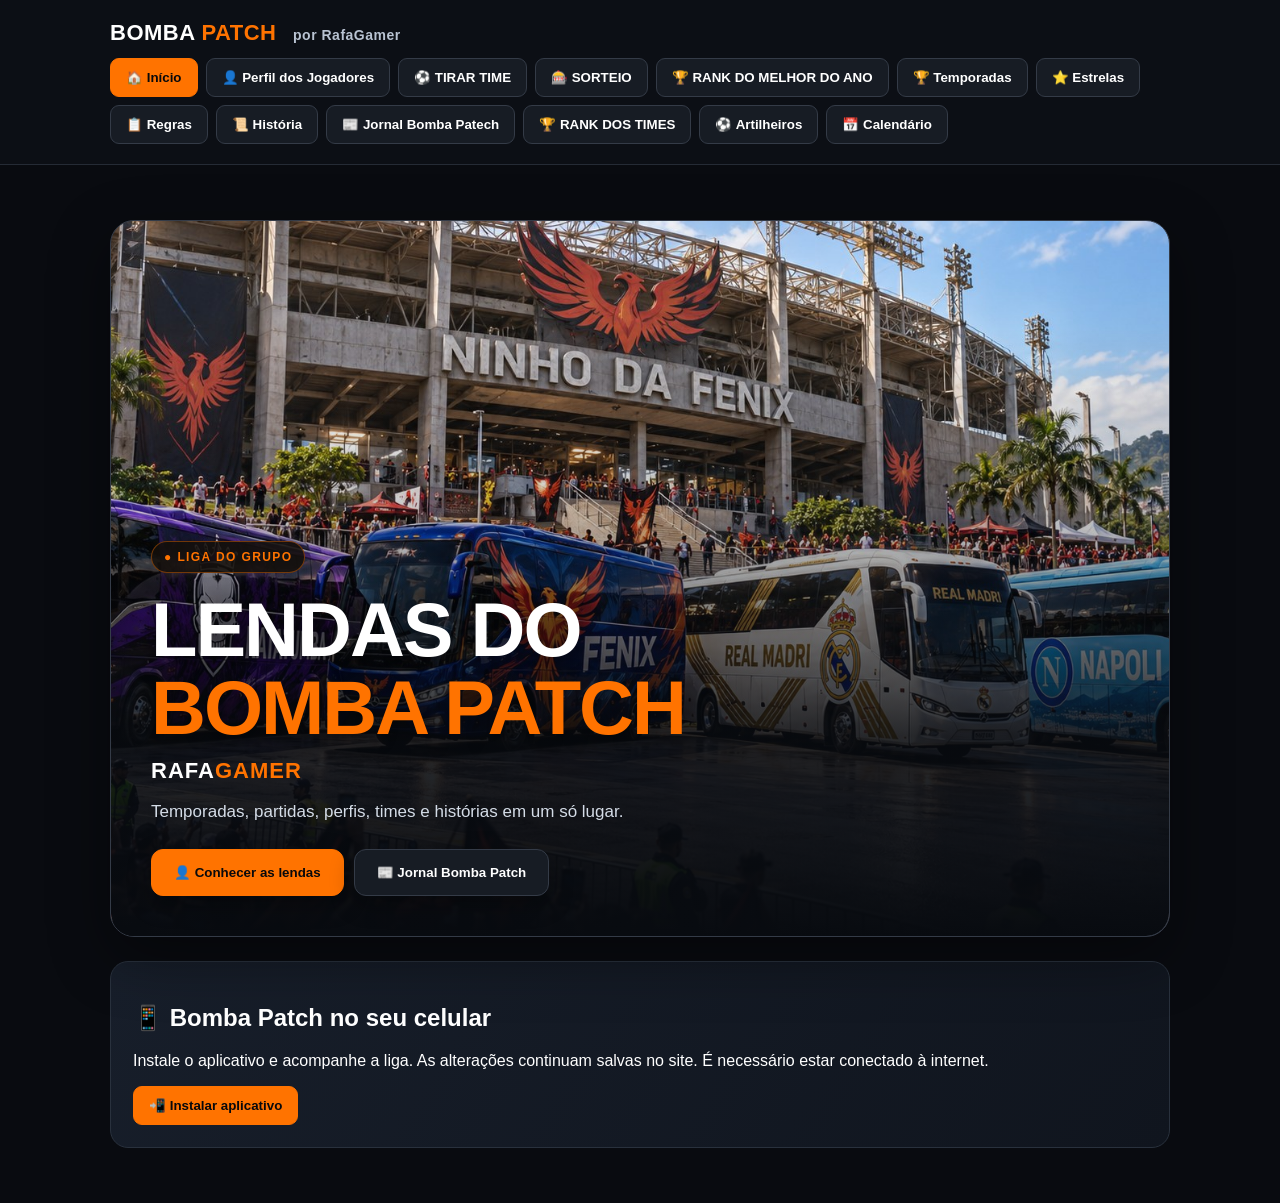
==== commit 41f4b7d8: "Atualiza Leandro para 4 estrelas na aba Estrelas" ====
--- a/index.html
+++ b/index.html
@@ -11,4 +11,4 @@
 .top .brand{letter-spacing:.5px}.nav button{transition:background .18s,border-color .18s,transform .18s}.nav button:hover{transform:translateY(-1px)}
 @media(max-width:700px){#home .hero{min-height:560px;padding:300px 24px 28px;background-position:48% top;border-radius:18px}#home .hero h1{letter-spacing:-1.4px}#home .hero p{font-size:15px}#home .hero .btn{width:100%}}
 @media(max-width:450px){#home .hero{min-height:520px;padding:270px 20px 24px;background-position:48% top}#home .hero h1{font-size:42px}#home .hero .orange:first-child{font-size:10px;letter-spacing:1px}}
-</style></head><body><header class="top"><div class="wrap"><div class="brand">BOMBA <span class="orange">PATCH</span> <span style="font-size:14px;color:#b9c3d2;margin-left:10px">por RafaGamer</span></div><nav class="nav" id="nav"><button data-page="home" class="active">🏠 Início</button><button data-page="profiles">👤 Perfil dos Jogadores</button><button data-page="tirar-time">⚽ TIRAR TIME</button><button data-page="sorteio">🎰 SORTEIO</button><button data-page="table">🏆 RANK DO MELHOR DO ANO</button><button data-page="seasons">🏆 Temporadas</button><button data-page="trophies">⭐ Estrelas</button><button data-page="rules">📋 Regras</button><button data-page="history">📜 História</button><button data-page="jornal">📰 Jornal Bomba Patch</button></nav></div></header><div id="bombaConnectionStatus" role="status" hidden></div><main class="wrap"><section id="home" class="page active"><div class="hero"><div class="orange"><b>● LIGA DO GRUPO</b></div><h1>LENDAS DO<br><span class="orange">BOMBA PATCH</span></h1><div style="font-size:22px;font-weight:800;letter-spacing:1px;color:#fff;margin:0 0 14px">RAFA<span style="color:#ff7300">GAMER</span></div><p class="muted">Temporadas, partidas, perfis, times e histórias em um só lugar.</p><div class="actions"><button class="btn primary" data-go="profiles">👤 Conhecer as lendas</button><button class="btn" data-go="journal">📰 Jornal Bomba Patch</button></div></div><div class="card" id="bombaAppCard"><h2>📱 Bomba Patch no seu celular</h2><p>Instale o aplicativo e acompanhe a liga. As alterações continuam salvas no site. É necessário estar conectado à internet.</p><button class="btn primary" id="installBombaApp" type="button">📲 Instalar aplicativo</button><div id="bombaInstallHelp" hidden><p><b>Android:</b> abra este site no Chrome, toque no menu ⋮ e escolha Instalar aplicativo ou Adicionar à tela inicial.</p><p><b>iPhone:</b> abra este site no Safari, toque em Compartilhar e depois em Adicionar à Tela de Início. Se aparecer, ative Abrir como App da Web e toque em Adicionar.</p></div></div></section><section id="profiles" class="page"><h1>👤 Perfil dos Jogadores</h1><div id="profileCards" class="cards"></div></section><section id="tirar-time" class="page"><h1>⚽ TIRAR TIME</h1><p class="muted">Cadastre os jogadores por posição.</p><div id="poolTabs" class="tabs"></div><div class="panel"><h2 id="poolTitle"></h2><p id="poolCount" class="muted"></p><div id="poolGrid" class="pool-grid"></div><div class="savebar"><button id="savePool" class="btn primary">💾 Salvar jogadores</button><span id="poolMsg" class="ok"></span></div></div></section><section id="sorteio" class="page"><h1>🎰 SORTEIO</h1><div id="rouletteTabs" class="tabs"></div><div class="panel"><div class="roulette-box"><h2 id="rouletteTitle"></h2><p id="rouletteInfo" class="muted"></p><div class="roulette-circle"><div id="rouletteNumber" class="roulette-number">--</div></div><div id="rouletteResult" class="roulette-result">Pronto para sortear</div><button id="spinRoulette" class="btn primary">🎰 GIRAR ROLETA</button><button id="resetRoulette" class="btn">↺ Limpar sorteados</button><div id="usedList" class="muted"></div></div></div></section><section id="profile" class="page"><div id="profileContent"></div></section><section id="games" class="page"><h1>🎮 Registro de Partidas</h1><p class="muted">Edite nomes e placares e salve.</p><div id="gamesList" class="games"></div><div class="savebar"><button id="saveGames" class="btn primary">💾 Salvar partidas</button><button id="resetGames" class="btn danger">↺ Resetar</button><span id="gamesMsg" class="ok"></span></div><div class="standings"><table><thead><tr><th>Jogador</th><th>J</th><th>V</th><th>E</th><th>D</th><th>Pontos</th></tr></thead><tbody id="standingsBody"></tbody></table></div></section><section id="table" class="page"><h1>🏆 RANK DO MELHOR DO ANO</h1><p class="muted">Classificação do ano.</p><div class="actions"><button id="editAnnualRank" class="btn" type="button">✏️ Editar tabela</button><button id="resetAnnualRank" class="btn danger" type="button">↺ Resetar tabela</button><span id="annualRankResetMsg" role="status"></span></div><div id="annualRankEditor" class="panel" style="display:none;margin:16px 0"></div><div class="standings"><table><thead><tr><th>#</th><th>Jogador</th><th>Vitórias</th><th>Empates</th><th>Derrotas</th><th>Pontos</th></tr></thead><tbody id="tableBody"></tbody></table></div></section><section id="seasons" class="page"><h1>🏆 Temporadas</h1><div class="cards"><div class="card"><h2>CRISTIAN</h2><div class="big" aria-label="3 títulos">🏆 🏆 🏆</div></div><div class="card"><h2>RAFAGAMER</h2><div class="big" aria-label="2 títulos">🏆 🏆</div></div><div class="card"><h2>LEANDRO</h2><div class="big" aria-label="1 título">🏆</div></div><div class="card"><h2>BERNA</h2><div class="big" aria-label="1 título">🏆</div></div></div></section><section id="trophies" class="page"><h1>⭐ Estrelas</h1><p class="muted">Estrelas conquistadas pelos jogadores.</p><div class="cards"><div class="card"><h2>Rafagamer</h2><div class="big">1 ⭐</div><p class="muted">Estrela</p></div><div class="card"><h2>Cristian</h2><div class="big">0 ⭐</div><p class="muted">Estrelas</p></div><div class="card"><h2>Berna</h2><div class="big">0 ⭐</div><p class="muted">Estrelas</p></div><div class="card"><h2>Leandro</h2><div class="big">3 ⭐</div><p class="muted">Estrelas</p></div></div></section><section id="rules" class="page"><h1>📋 Regras</h1><p class="muted">Regras oficiais do Bomba Patch. Alterações feitas aqui ficam salvas no site.</p><div class="actions"><button id="createRule" class="btn primary" type="button">➕ Criar regra</button><button id="editRule" class="btn" type="button">✏️ Editar regra</button><button id="deleteRule" class="btn danger" type="button">🗑️ Deletar regra</button><span id="rulesMsg" class="ok"></span></div><div id="rulesList"></div></section><section id="history" class="page"><h1>📜 História</h1></section><section id="jornal" class="page"><h1>📰 Jornal Bomba Patch</h1><article class="card" id="chegada-elencos-20261014" style="margin-top:20px;margin-bottom:20px;border-color:#ff7300"><a href="media/onibus-ninho-fenix-20261014.jpg" aria-label="Abrir imagem dos ônibus no Ninho da Fênix" style="display:block;cursor:zoom-in"><img src="media/onibus-ninho-fenix-20261014.jpg" alt="Ônibus personalizados de Katatumba, Fênix, Real Madri e Napoli chegando ao estádio Ninho da Fênix" style="display:block;width:100%;height:auto;border-radius:10px;margin-bottom:16px" loading="eager"></a><div class="orange"><b>🚨 DIA DE CAMPEONATO • 4ª EDIÇÃO</b></div><h2>🚌 OS ELENCOS JÁ CHEGARAM AO NINHO DA FÊNIX!</h2><p>O clima de decisão tomou conta do <b>Ninho da Fênix</b>! Os elencos de <b>Katatumba, Fênix, Real Madri e Napoli</b> já chegaram ao estádio para o <b>4º campeonato do Bomba Patch</b>. Com seus ônibus caracterizados, as equipes marcam presença e dão o sinal: chegou a hora de entrar em campo!</p><p>O roxo e a caveira do <b>Katatumba</b>, a identidade da <b>Fênix</b>, o branco do <b>Real Madri</b> e o azul do <b>Napoli</b> dão cor à chegada das delegações. Agora, a expectativa se volta para os confrontos: quem vai impor seu futebol e sair do Ninho da Fênix com a taça?</p><p><b>Rafagamer, Cristian, Leandro e Berna</b> estão no centro de mais uma disputa entre as lendas. Tem primeirinha, contra-ataque, chute de longe e jogo aéreo na conversa — mas será dentro de campo que o campeão vai aparecer!</p><p><b>Os ônibus chegaram, os elencos estão no estádio e a contagem regressiva acabou. Hoje é dia de Bomba Patch!</b></p><p class="muted">Jornal Bomba Patch • 14/10/2026 • Imagem ilustrativa</p></article><article class="card" id="quarto-campeonato-20261014" style="margin-top:20px;margin-bottom:20px;border-color:#ff7300"><div class="orange"><b>🏆 CONTAGEM REGRESSIVA • 4º CAMPEONATO</b></div><h2>🔥 FALTA UM DIA! QUEM VAI CONQUISTAR O 4º CAMPEONATO DO BOMBA PATCH?</h2><p>A espera está chegando ao fim! Amanhã, <b>quarta-feira, 14 de outubro de 2026</b>, acontece o <b>4º campeonato do Bomba Patch</b>. <b>Rafagamer, Cristian, Leandro e Berna</b> voltam à disputa com um objetivo em comum: levantar a taça e escrever mais um capítulo na história das lendas.</p><p><b>Leandro</b> chega com o peso de defender o título da última edição. Será que seus chutes de longa distância vão abrir o caminho para mais uma conquista? <b>Rafagamer</b>, o Rei da Primeirinha, aposta no seu jogo estiloso para voltar ao topo e fazer a diferença nos momentos decisivos.</p><p><b>Cristian</b> entra na briga com sua defesa estratégica e os contra-ataques que castigam qualquer erro. Já <b>Berna</b> pode encontrar nas jogadas pelo alto a chance de surpreender os rivais e transformar a disputa em uma grande conquista.</p><p>Quem vai dominar os confrontos? Teremos mais um título de Leandro, a volta de Rafagamer ao topo, a estratégia vencedora de Cristian ou a consagração de Berna? <b>O favoritismo fica na conversa; amanhã, a resposta será dada em campo!</b></p><p>Preparem os controles, ajustem as táticas e segurem a ansiedade: <b>falta apenas um dia para a bola rolar no 4º campeonato do Bomba Patch!</b></p><p class="muted">Jornal Bomba Patch • Publicado em 13/10/2026 • Campeonato em 14/10/2026</p></article><article class="card" style="margin-bottom:20px;border-color:#ff7300"><a href="media/onibus-campeonato-2026-09-28.jpg" aria-label="Abrir imagem dos quatro ônibus em tamanho completo" style="display:block;cursor:zoom-in"><img src="media/onibus-campeonato-2026-09-28.jpg" alt="Ônibus de Real Madrid, Napoli, Fênix e Katatumba diante do estádio" style="display:block;width:100%;height:auto;border-radius:10px;margin-bottom:16px" loading="eager"></a><h2>⚽ HOJE É DIA DE CAMPEONATO BOMBA PATCH!</h2><p>Chegou o dia: nesta segunda-feira, <b>28 de setembro</b>, o <b>3º campeonato do Bomba Patch</b> reúne novamente <b>Rafagamer, Cristian, Leandro e Berna</b> para a disputa pelo título. Os ônibus de <b>Real Madrid, Napoli, Fênix e Katatumba</b> dão o clima da chegada ao estádio.</p><p><b>Rafagamer</b>, campeão da última edição, chega com sua marca registrada: a primeirinha. <b>Cristian</b> aposta na defesa e nos contra-ataques; <b>Leandro</b> pode surpreender com seus chutes de longe; e <b>Berna</b> promete perigo nas jogadas pelo alto.</p><p>Quem vai levantar a taça desta vez? A resposta começa a ser escrita hoje, em campo. Que venham os jogos!</p><p class="muted">Jornal Bomba Patch • 28/09/2026</p></article><article class="card" style="margin-bottom:20px;border-color:#c99535"><a href="media/rafagamer-campeao-segundo-campeonato.jpg" aria-label="Abrir imagem do título de Rafagamer em tamanho completo" style="display:block;cursor:zoom-in"><img src="media/rafagamer-campeao-segundo-campeonato.jpg" alt="Escudos de Lobo Mau, Fênix e Rafagamer com uma estrela dourada e o título Campeão" style="display:block;width:100%;height:auto;border-radius:10px;margin-bottom:16px" loading="eager"></a><h2>🏆 RAFAGAMER É O GRANDE CAMPEÃO DO SEGUNDO CAMPEONATO!</h2><p>O técnico <b>Rafagamer</b> conquistou o <b>título do segundo campeonato do Bomba Patch</b>. Com <b>Lobo Mau, Fênix e Rafagamer</b>, mostrou seu jogo bonito e levou os três times à campanha campeã.</p><p>O futebol vistoso de Rafagamer foi o grande destaque da disputa. Ao fim do campeonato, o resultado ficou marcado: <b>Rafagamer é o campeão!</b></p><p class="muted">Jornal Bomba Patch • 18/09/2026</p></article><article class="card" style="margin-bottom:20px"><a href="media/onibus-jornal.jpg?v=20260917-fixed" aria-label="Abrir imagem dos ônibus em tamanho completo" style="display:block;cursor:zoom-in"><img src="media/onibus-jornal.jpg?v=20260917-fixed" alt="Ônibus da Fênix, Katatumba e Napoli chegando ao Ninho da Fênix" style="display:block;width:100%;height:auto;border-radius:10px;margin-bottom:8px"></a><p style="margin:0 0 20px"><a href="media/onibus-jornal.jpg?v=20260917-fixed" style="color:#ff7300;font-weight:700">Abrir imagem em tamanho completo</a></p><h2>🚨 ELENCOS CHEGAM AO NINHO DA FÊNIX!</h2><p>Os ônibus da <b>Fênix</b>, <b>Katatumba</b> e <b>Napoli</b> chegaram ao <b>Ninho da Fênix</b> para o segundo campeonato da temporada do Bomba Patch. A chegada dos três times marca o início de mais uma disputa entre as lendas.</p><p class="muted">Jornal Bomba Patch • 17/09/2026</p></article><div class="card"><h2>🚨 Mercado da Bola</h2><h3>LOBO MAU MONITORA IBRAHIMOVIĆ</h3><p>O time <b>Lobo Mau</b> teria demonstrado interesse na contratação do atacante <b>Ibrahimović</b>. Nos bastidores, o nome do jogador vem sendo tratado como possível reforço para a temporada. A informação é de que se trata de uma <b>proposta milionária</b>, o que pode movimentar o mercado do BOMBA PATCH.</p><p class="muted"><b>Rumor:</b> existe a possibilidade de uma transferência, mas até o momento não há confirmação oficial de acordo.</p></div><div class="card" style="margin-top:20px"><h2>💰 Mercado da Bola</h2><h3>🚨 RONALDINHO É DA FENIX!</h3><p>O craque <b>Ronaldinho</b> foi anunciado como novo reforço da <b>Fenix</b> em uma <b>transação milionária</b>.</p><p>Para concretizar o negócio, a Fenix envolveu na troca <b>Imperador Adriano</b>, <b>Veron</b> e <b>Deisler</b>. A negociação promete agitar o mercado da temporada 2026.</p></div></section></main><script>'use strict';const SUPA='https://vgurvbdbpxcgkhmunlxr.supabase.co',KEY='sb_publishable_Dlgj0c5D_PVKP0h7x6GZ4w_BssxbIoj',ROSTER=SUPA+'/rest/v1/team_rosters',GAMES=SUPA+'/rest/v1/bomba_petch_partidas',POOL=SUPA+'/rest/v1/player_pool',H={apikey:KEY,Authorization:'Bearer '+KEY},HJSON={...H,'Content-Type':'application/json'};const players=[{code:'R',name:'Rafagamer',id:6},{code:'B',name:'Berna',id:9},{code:'C',name:'Cristian',id:7},{code:'L',name:'Leandro',id:8}],pairs=[['R','B'],['R','C'],['R','L'],['B','C'],['B','L'],['C','L']],positions=[['Goleiro','goleiro',2],['Lateral','lateral',2],['Zagueiro','zagueiro',5],['Volante','volante',3],['Meio campo','meio_campo',5],['Atacante','atacante',5]],poolPositions=[['GOLEIROS','goleiros',30],['LATERAIS','laterais',30],['ZAGUEIROS','zagueiros',70],['VOLANTES','volantes',50],['MEIO CAMPO','meio_campo',100],['PONTAS','pontas',30],['CENTROAVANTES','centroavantes',50]];let games=Array.from({length:18},(_,i)=>{let p=pairs[i%6];return{id:i+1,team_a:p[0],score_a:0,score_b:0,team_b:p[1],player_a:p[0],player_b:p[1]}}),currentPlayer=null,currentTeam=1,currentPool='goleiros',currentRoulette='goleiros',poolData=[],rouletteUsed={};function esc(v){return String(v??'').replaceAll('&','&amp;').replaceAll('<','&lt;').replaceAll('>','&gt;').replaceAll('"','&quot;').replaceAll("'",'&#039;')}function showPage(id){document.querySelectorAll('.page').forEach(x=>x.classList.remove('active'));let p=document.getElementById(id);if(p)p.classList.add('active');document.querySelectorAll('#nav button').forEach(b=>b.classList.toggle('active',b.dataset.page===id));if(id==='tirar-time'&&!poolData.length)loadPool();if(id==='sorteio'&&!poolData.length)loadPool()}window.showPage=showPage;if(location.hash==='#jornal')showPage('jornal');document.querySelectorAll('#nav button').forEach(b=>b.onclick=()=>showPage(b.dataset.page));document.querySelectorAll('[data-go]').forEach(b=>b.onclick=()=>showPage(b.dataset.go));function renderProfiles(){let b=document.getElementById('profileCards');b.innerHTML=players.map(p=>`<div class="card profile-card" data-player="${p.code}"><div class="big">${p.code}</div><h2>${p.name}</h2><p class="muted">Perfil do jogador</p><button class="btn primary">Abrir perfil</button></div>`).join('');b.querySelectorAll('[data-player]').forEach(x=>x.onclick=()=>openProfile(players.find(p=>p.code===x.dataset.player)))}async function openProfile(p){currentPlayer=p;currentTeam=1;showPage('profile');renderProfile();await loadRoster()}function renderProfile(){document.getElementById('profileContent').innerHTML=`<div class="profile-head"><div class="big">${currentPlayer.code}</div><h1>${currentPlayer.name}</h1></div><div class="tabs"><button class="btn primary" id="team1">Time 1</button><button class="btn" id="team2">Time 2</button><button class="btn" id="team3">Time 3</button></div><div id="rosterHost" class="roster"></div><button class="btn" onclick="showPage('profiles')">← Voltar</button>`;team1.onclick=()=>{currentTeam=1;team1.classList.add('primary');team2.classList.remove('primary');team3.classList.remove('primary');renderRoster()};team2.onclick=()=>{currentTeam=2;team2.classList.add('primary');team1.classList.remove('primary');team3.classList.remove('primary');renderRoster()};team3.onclick=()=>{currentTeam=3;team3.classList.add('primary');team1.classList.remove('primary');team2.classList.remove('primary');renderRoster()}}async function loadRoster(){try{let r=await fetch(ROSTER+'?player_id=eq.'+currentPlayer.id+'&select=*',{headers:H});window.currentRoster=r.ok?await r.json():[]}catch(e){window.currentRoster=[]}renderRoster()}function renderRoster(){let host=document.getElementById('rosterHost');if(!host)return;let d=(window.currentRoster||[]).filter(x=>+x.team_number===currentTeam);host.innerHTML=positions.map(([label,pos,n])=>`<div class="position"><h3>${label}</h3><div class="slots">${Array.from({length:n},(_,i)=>{let r=d.find(x=>x.position===pos&&+x.slot_number===i+1);return`<div class="slot"><span class="num">${i+1}</span><input class="input roster-input" data-position="${pos}" data-slot="${i+1}" value="${esc(r?.player_name||'')}" placeholder="Nome"></div>`}).join('')}</div></div>`).join('')+'<div class="savebar"><button class="btn primary" id="saveRoster">💾 Salvar elenco</button><span id="rosterMsg" class="ok"></span></div>';document.getElementById('saveRoster').onclick=saveRoster}async function saveRoster(){for(let x of document.querySelectorAll('.roster-input')){let q=ROSTER+'?player_id=eq.'+currentPlayer.id+'&team_number=eq.'+currentTeam+'&position=eq.'+encodeURIComponent(x.dataset.position)+'&slot_number=eq.'+x.dataset.slot,r=await fetch(q,{headers:H}),rows=r.ok?await r.json():[],body={player_id:currentPlayer.id,team_number:currentTeam,position:x.dataset.position,slot_number:+x.dataset.slot,player_name:x.value.trim()};if(rows.length)await fetch(ROSTER+'?id=eq.'+rows[0].id,{method:'PATCH',headers:HJSON,body:JSON.stringify(body)});else await fetch(ROSTER,{method:'POST',headers:HJSON,body:JSON.stringify(body)})}document.getElementById('rosterMsg').textContent='Salvo com sucesso!';await loadRoster()}function renderPoolTabs(){let h=document.getElementById('poolTabs');h.innerHTML=poolPositions.map(x=>`<button class="btn ${x[1]===currentPool?'primary':''}" data-pool="${x[1]}">${x[0]}</button>`).join('');h.querySelectorAll('[data-pool]').forEach(b=>b.onclick=()=>{currentPool=b.dataset.pool;renderPoolTabs();renderPool()})}function renderPool(){let d=poolPositions.find(x=>x[1]===currentPool),rows=poolData.filter(x=>x.position===currentPool);document.getElementById('poolTitle').textContent=d[0];document.getElementById('poolCount').textContent='Máximo de '+d[2]+' jogadores';document.getElementById('poolGrid').innerHTML=Array.from({length:d[2]},(_,i)=>{let r=rows.find(x=>+x.slot===i+1);return`<div class="pool-slot"><span class="num">${i+1}</span><input class="input pool-input" data-slot="${i+1}" value="${esc(r?.player_name||'')}" placeholder="Nome"></div>`}).join('')}async function loadPool(){try{let r=await fetch(POOL+'?select=*&order=position,slot',{headers:H});poolData=r.ok?await r.json():[]}catch(e){poolData=[]}renderPoolTabs();renderPool()}document.getElementById('savePool').onclick=async()=>{for(let x of document.querySelectorAll('.pool-input')){if(!x.value.trim())continue;let q=POOL+'?position=eq.'+currentPool+'&slot=eq.'+x.dataset.slot,r=await fetch(q,{headers:H}),rows=r.ok?await r.json():[],body={position:currentPool,slot:+x.dataset.slot,player_name:x.value.trim()};if(rows.length)await fetch(POOL+'?id=eq.'+rows[0].id,{method:'PATCH',headers:HJSON,body:JSON.stringify(body)});else await fetch(POOL,{method:'POST',headers:HJSON,body:JSON.stringify(body)})}loadPool()};function renderRouletteTabs(){let h=document.getElementById('rouletteTabs');h.innerHTML=poolPositions.map(x=>`<button class="btn ${x[1]===currentRoulette?'primary':''}" data-r="${x[1]}">${x[0]}</button>`).join('');h.querySelectorAll('[data-r]').forEach(b=>b.onclick=()=>{currentRoulette=b.dataset.r;renderRouletteTabs();renderRouletteInfo()})}function renderRouletteInfo(){let d=poolPositions.find(x=>x[1]===currentRoulette),rows=poolData.filter(x=>x.position===currentRoulette&&String(x.player_name||'').trim());document.getElementById('rouletteTitle').textContent=d[0];document.getElementById('rouletteInfo').textContent=rows.length+' jogador(es) cadastrado(s)';document.getElementById('usedList').textContent=rouletteUsed[currentRoulette]?.join(', ')||''}document.getElementById('spinRoulette').onclick=()=>{let rows=poolData.filter(x=>x.position===currentRoulette&&String(x.player_name||'').trim());rouletteUsed[currentRoulette]??=[];let a=rows.filter(x=>!rouletteUsed[currentRoulette].includes(x.player_name));if(!a.length){document.getElementById('rouletteResult').textContent='Todos já foram sorteados';return}let c=a[Math.floor(Math.random()*a.length)].player_name;rouletteUsed[currentRoulette].push(c);document.getElementById('rouletteResult').textContent='🎉 '+c;renderRouletteInfo()};document.getElementById('resetRoulette').onclick=()=>{rouletteUsed[currentRoulette]=[];document.getElementById('rouletteResult').textContent='Pronto para sortear';renderRouletteInfo()};function renderGames(){document.getElementById('gamesList').innerHTML=games.map((g,i)=>`<div class="turn">Jogo ${i+1}</div><div class="game"><span>#${i+1}</span><input class="input gameInput" data-i="${i}" data-field="team_a" value="${esc(g.team_a)}"><input class="input score gameInput" type="number" min="0" data-i="${i}" data-field="score_a" value="${g.score_a}"><b>×</b><input class="input score gameInput" type="number" min="0" data-i="${i}" data-field="score_b" value="${g.score_b}"><input class="input gameInput" data-i="${i}" data-field="team_b" value="${esc(g.team_b)}"></div>`).join('')}document.addEventListener('input',e=>{let x=e.target;if(!x.classList.contains('gameInput'))return;let i=+x.dataset.i;games[i][x.dataset.field]=x.dataset.field.startsWith('score_')?Math.max(0,+x.value||0):x.value});async function loadGames(){try{let r=await fetch(GAMES+'?select=*&order=id.asc',{headers:H});if(r.ok){let d=await r.json();if(d.length)games=d.map((x,i)=>({...x,player_a:x.player_a||pairs[i%6][0],player_b:x.player_b||pairs[i%6][1],score_a:+x.score_a||0,score_b:+x.score_b||0}))}}catch(e){}renderGames();if(window.renderStandings)window.renderStandings()}document.getElementById('saveGames').onclick=async()=>{for(let g of games)await fetch(GAMES+'?id=eq.'+g.id,{method:'PATCH',headers:HJSON,body:JSON.stringify({team_a:g.team_a,score_a:+g.score_a||0,score_b:+g.score_b||0,team_b:g.team_b,player_a:g.player_a,player_b:g.player_b})});if(window.renderStandings)window.renderStandings()};const RULES=SUPA+'/rest/v1/site_rules';let siteRules=[];async function loadRules(){try{let r=await fetch(RULES+'?select=*&order=sort_order.asc,id.asc',{headers:H});siteRules=r.ok?await r.json():[]}catch(e){siteRules=[]}renderRules()}function isEditGroup(r){let t=String(r.title||'').toUpperCase();return t.includes('OQUE PODE SER ALTERADO NO EDITAR')||t.includes('OQUE NAO PODE SER ALTERADO NO EDITAR')||t.includes('OQUE NÃO PODE SER ALTERADO NO EDITAR')}function renderRules(){let h=document.getElementById('rulesList');if(!h)return;let roots=siteRules.filter(r=>!r.parent_rule_id);h.innerHTML=roots.map((r,i)=>{let kids=siteRules.filter(x=>+x.parent_rule_id===+r.id);let childHtml=kids.length?'<div style="margin-top:14px">'+kids.map((x,j)=>'<div class="panel" style="margin-top:10px"><h3>'+(j+1)+'. '+esc(x.title)+'</h3><p style="white-space:pre-line">'+esc(x.description)+'</p></div>').join('')+'</div>':'';let controls=isEditGroup(r)?'<div class="actions"><button class="btn primary" onclick="createGroupedRule('+r.id+')">➕ Criar regra</button><button class="btn" onclick="editGroupedRule('+r.id+')">✏️ Editar regra</button><button class="btn danger" onclick="deleteGroupedRule('+r.id+')">🗑️ Deletar regra</button></div>':'';return '<div class="card" style="margin-top:15px"><h2>'+(i+1)+'. '+esc(r.title)+'</h2><p style="white-space:pre-line">'+esc(r.description)+'</p>'+childHtml+controls+'</div>'}).join('')||'<p class="muted">Nenhuma regra cadastrada.</p>'}function rulesMsg(t){let m=document.getElementById('rulesMsg');if(m){m.textContent=t;setTimeout(()=>m.textContent='',2500)}}async function createGroupedRule(parentId){let title=prompt('Nome da nova regra:');if(!title||!title.trim())return;let description=prompt('Descrição da regra:')||'';let kids=siteRules.filter(x=>+x.parent_rule_id===+parentId);let r=await fetch(RULES,{method:'POST',headers:{...HJSON,Prefer:'return=representation'},body:JSON.stringify({title:title.trim(),description:description.trim(),sort_order:kids.length+1,parent_rule_id:parentId})});if(!r.ok){alert('Não foi possível salvar a regra.');return}await loadRules();rulesMsg('Regra salva nesta seção!')}async function editGroupedRule(parentId){let kids=siteRules.filter(x=>+x.parent_rule_id===+parentId);if(!kids.length){alert('Ainda não há regras criadas nesta seção.');return}let n=prompt('Digite o número da regra desta seção que deseja editar (1 a '+kids.length+'):');let i=parseInt(n,10)-1;if(i<0||i>=kids.length){alert('Regra inválida.');return}let x=kids[i],title=prompt('Nome da regra:',x.title);if(title===null||!title.trim())return;let description=prompt('Descrição da regra:',x.description);if(description===null)return;let r=await fetch(RULES+'?id=eq.'+x.id,{method:'PATCH',headers:HJSON,body:JSON.stringify({title:title.trim(),description:description.trim()})});if(!r.ok){alert('Não foi possível salvar a alteração.');return}await loadRules();rulesMsg('Alteração salva nesta seção!')}async function deleteGroupedRule(parentId){let kids=siteRules.filter(x=>+x.parent_rule_id===+parentId);if(!kids.length){alert('Ainda não há regras criadas nesta seção.');return}let n=prompt('Digite o número da regra desta seção que deseja deletar (1 a '+kids.length+'):');let i=parseInt(n,10)-1;if(i<0||i>=kids.length){alert('Regra inválida.');return}let x=kids[i];if(!confirm('Deletar '+x.title+'?'))return;let r=await fetch(RULES+'?id=eq.'+x.id,{method:'DELETE',headers:H});if(!r.ok){alert('Não foi possível deletar a regra.');return}await loadRules();rulesMsg('Regra deletada desta seção!')}document.getElementById('createRule').onclick=async()=>{let title=prompt('Nome da nova regra principal:');if(!title||!title.trim())return;let description=prompt('Descrição da regra:')||'';let roots=siteRules.filter(x=>!x.parent_rule_id);let r=await fetch(RULES,{method:'POST',headers:{...HJSON,Prefer:'return=representation'},body:JSON.stringify({title:title.trim(),description:description.trim(),sort_order:roots.length+1,parent_rule_id:null})});if(!r.ok){alert('Não foi possível salvar a regra.');return}await loadRules();rulesMsg('Regra salva no site!')};document.getElementById('editRule').onclick=async()=>{let roots=siteRules.filter(x=>!x.parent_rule_id);if(!roots.length)return;let n=prompt('Digite o número da regra principal que deseja editar (1 a '+roots.length+'):');let i=parseInt(n,10)-1;if(i<0||i>=roots.length){alert('Regra inválida.');return}let x=roots[i],title=prompt('Nome da regra:',x.title);if(title===null||!title.trim())return;let description=prompt('Descrição da regra:',x.description);if(description===null)return;let r=await fetch(RULES+'?id=eq.'+x.id,{method:'PATCH',headers:HJSON,body:JSON.stringify({title:title.trim(),description:description.trim()})});if(!r.ok){alert('Não foi possível salvar a alteração.');return}await loadRules();rulesMsg('Alteração salva no site!')};document.getElementById('deleteRule').onclick=async()=>{let roots=siteRules.filter(x=>!x.parent_rule_id);if(!roots.length)return;let n=prompt('Digite o número da regra principal que deseja deletar (1 a '+roots.length+'):');let i=parseInt(n,10)-1;if(i<0||i>=roots.length){alert('Regra inválida.');return}let x=roots[i];if(!confirm('Deletar a regra '+(i+1)+' - '+x.title+'?'))return;let r=await fetch(RULES+'?id=eq.'+x.id,{method:'DELETE',headers:H});if(!r.ok){alert('Não foi possível deletar a regra.');return}await loadRules();rulesMsg('Regra deletada e salva no site!')};loadRules();renderProfiles();renderRouletteTabs();loadGames();</script><script src="tactics.js?v=20261014-chegada-elencos"></script><script src="pwa.js?v=20261007"></script><script src="app-notifications.js?v=20261008"></script></body></html>+</style></head><body><header class="top"><div class="wrap"><div class="brand">BOMBA <span class="orange">PATCH</span> <span style="font-size:14px;color:#b9c3d2;margin-left:10px">por RafaGamer</span></div><nav class="nav" id="nav"><button data-page="home" class="active">🏠 Início</button><button data-page="profiles">👤 Perfil dos Jogadores</button><button data-page="tirar-time">⚽ TIRAR TIME</button><button data-page="sorteio">🎰 SORTEIO</button><button data-page="table">🏆 RANK DO MELHOR DO ANO</button><button data-page="seasons">🏆 Temporadas</button><button data-page="trophies">⭐ Estrelas</button><button data-page="rules">📋 Regras</button><button data-page="history">📜 História</button><button data-page="jornal">📰 Jornal Bomba Patch</button></nav></div></header><div id="bombaConnectionStatus" role="status" hidden></div><main class="wrap"><section id="home" class="page active"><div class="hero"><div class="orange"><b>● LIGA DO GRUPO</b></div><h1>LENDAS DO<br><span class="orange">BOMBA PATCH</span></h1><div style="font-size:22px;font-weight:800;letter-spacing:1px;color:#fff;margin:0 0 14px">RAFA<span style="color:#ff7300">GAMER</span></div><p class="muted">Temporadas, partidas, perfis, times e histórias em um só lugar.</p><div class="actions"><button class="btn primary" data-go="profiles">👤 Conhecer as lendas</button><button class="btn" data-go="journal">📰 Jornal Bomba Patch</button></div></div><div class="card" id="bombaAppCard"><h2>📱 Bomba Patch no seu celular</h2><p>Instale o aplicativo e acompanhe a liga. As alterações continuam salvas no site. É necessário estar conectado à internet.</p><button class="btn primary" id="installBombaApp" type="button">📲 Instalar aplicativo</button><div id="bombaInstallHelp" hidden><p><b>Android:</b> abra este site no Chrome, toque no menu ⋮ e escolha Instalar aplicativo ou Adicionar à tela inicial.</p><p><b>iPhone:</b> abra este site no Safari, toque em Compartilhar e depois em Adicionar à Tela de Início. Se aparecer, ative Abrir como App da Web e toque em Adicionar.</p></div></div></section><section id="profiles" class="page"><h1>👤 Perfil dos Jogadores</h1><div id="profileCards" class="cards"></div></section><section id="tirar-time" class="page"><h1>⚽ TIRAR TIME</h1><p class="muted">Cadastre os jogadores por posição.</p><div id="poolTabs" class="tabs"></div><div class="panel"><h2 id="poolTitle"></h2><p id="poolCount" class="muted"></p><div id="poolGrid" class="pool-grid"></div><div class="savebar"><button id="savePool" class="btn primary">💾 Salvar jogadores</button><span id="poolMsg" class="ok"></span></div></div></section><section id="sorteio" class="page"><h1>🎰 SORTEIO</h1><div id="rouletteTabs" class="tabs"></div><div class="panel"><div class="roulette-box"><h2 id="rouletteTitle"></h2><p id="rouletteInfo" class="muted"></p><div class="roulette-circle"><div id="rouletteNumber" class="roulette-number">--</div></div><div id="rouletteResult" class="roulette-result">Pronto para sortear</div><button id="spinRoulette" class="btn primary">🎰 GIRAR ROLETA</button><button id="resetRoulette" class="btn">↺ Limpar sorteados</button><div id="usedList" class="muted"></div></div></div></section><section id="profile" class="page"><div id="profileContent"></div></section><section id="games" class="page"><h1>🎮 Registro de Partidas</h1><p class="muted">Edite nomes e placares e salve.</p><div id="gamesList" class="games"></div><div class="savebar"><button id="saveGames" class="btn primary">💾 Salvar partidas</button><button id="resetGames" class="btn danger">↺ Resetar</button><span id="gamesMsg" class="ok"></span></div><div class="standings"><table><thead><tr><th>Jogador</th><th>J</th><th>V</th><th>E</th><th>D</th><th>Pontos</th></tr></thead><tbody id="standingsBody"></tbody></table></div></section><section id="table" class="page"><h1>🏆 RANK DO MELHOR DO ANO</h1><p class="muted">Classificação do ano.</p><div class="actions"><button id="editAnnualRank" class="btn" type="button">✏️ Editar tabela</button><button id="resetAnnualRank" class="btn danger" type="button">↺ Resetar tabela</button><span id="annualRankResetMsg" role="status"></span></div><div id="annualRankEditor" class="panel" style="display:none;margin:16px 0"></div><div class="standings"><table><thead><tr><th>#</th><th>Jogador</th><th>Vitórias</th><th>Empates</th><th>Derrotas</th><th>Pontos</th></tr></thead><tbody id="tableBody"></tbody></table></div></section><section id="seasons" class="page"><h1>🏆 Temporadas</h1><div class="cards"><div class="card"><h2>CRISTIAN</h2><div class="big" aria-label="3 títulos">🏆 🏆 🏆</div></div><div class="card"><h2>RAFAGAMER</h2><div class="big" aria-label="2 títulos">🏆 🏆</div></div><div class="card"><h2>LEANDRO</h2><div class="big" aria-label="1 título">🏆</div></div><div class="card"><h2>BERNA</h2><div class="big" aria-label="1 título">🏆</div></div></div></section><section id="trophies" class="page"><h1>⭐ Estrelas</h1><p class="muted">Estrelas conquistadas pelos jogadores.</p><div class="cards"><div class="card"><h2>Rafagamer</h2><div class="big">1 ⭐</div><p class="muted">Estrela</p></div><div class="card"><h2>Cristian</h2><div class="big">0 ⭐</div><p class="muted">Estrelas</p></div><div class="card"><h2>Berna</h2><div class="big">0 ⭐</div><p class="muted">Estrelas</p></div><div class="card"><h2>Leandro</h2><div class="big">4 ⭐</div><p class="muted">Estrelas</p></div></div></section><section id="rules" class="page"><h1>📋 Regras</h1><p class="muted">Regras oficiais do Bomba Patch. Alterações feitas aqui ficam salvas no site.</p><div class="actions"><button id="createRule" class="btn primary" type="button">➕ Criar regra</button><button id="editRule" class="btn" type="button">✏️ Editar regra</button><button id="deleteRule" class="btn danger" type="button">🗑️ Deletar regra</button><span id="rulesMsg" class="ok"></span></div><div id="rulesList"></div></section><section id="history" class="page"><h1>📜 História</h1></section><section id="jornal" class="page"><h1>📰 Jornal Bomba Patch</h1><article class="card" id="chegada-elencos-20261014" style="margin-top:20px;margin-bottom:20px;border-color:#ff7300"><a href="media/onibus-ninho-fenix-20261014.jpg" aria-label="Abrir imagem dos ônibus no Ninho da Fênix" style="display:block;cursor:zoom-in"><img src="media/onibus-ninho-fenix-20261014.jpg" alt="Ônibus personalizados de Katatumba, Fênix, Real Madri e Napoli chegando ao estádio Ninho da Fênix" style="display:block;width:100%;height:auto;border-radius:10px;margin-bottom:16px" loading="eager"></a><div class="orange"><b>🚨 DIA DE CAMPEONATO • 4ª EDIÇÃO</b></div><h2>🚌 OS ELENCOS JÁ CHEGARAM AO NINHO DA FÊNIX!</h2><p>O clima de decisão tomou conta do <b>Ninho da Fênix</b>! Os elencos de <b>Katatumba, Fênix, Real Madri e Napoli</b> já chegaram ao estádio para o <b>4º campeonato do Bomba Patch</b>. Com seus ônibus caracterizados, as equipes marcam presença e dão o sinal: chegou a hora de entrar em campo!</p><p>O roxo e a caveira do <b>Katatumba</b>, a identidade da <b>Fênix</b>, o branco do <b>Real Madri</b> e o azul do <b>Napoli</b> dão cor à chegada das delegações. Agora, a expectativa se volta para os confrontos: quem vai impor seu futebol e sair do Ninho da Fênix com a taça?</p><p><b>Rafagamer, Cristian, Leandro e Berna</b> estão no centro de mais uma disputa entre as lendas. Tem primeirinha, contra-ataque, chute de longe e jogo aéreo na conversa — mas será dentro de campo que o campeão vai aparecer!</p><p><b>Os ônibus chegaram, os elencos estão no estádio e a contagem regressiva acabou. Hoje é dia de Bomba Patch!</b></p><p class="muted">Jornal Bomba Patch • 14/10/2026 • Imagem ilustrativa</p></article><article class="card" id="quarto-campeonato-20261014" style="margin-top:20px;margin-bottom:20px;border-color:#ff7300"><div class="orange"><b>🏆 CONTAGEM REGRESSIVA • 4º CAMPEONATO</b></div><h2>🔥 FALTA UM DIA! QUEM VAI CONQUISTAR O 4º CAMPEONATO DO BOMBA PATCH?</h2><p>A espera está chegando ao fim! Amanhã, <b>quarta-feira, 14 de outubro de 2026</b>, acontece o <b>4º campeonato do Bomba Patch</b>. <b>Rafagamer, Cristian, Leandro e Berna</b> voltam à disputa com um objetivo em comum: levantar a taça e escrever mais um capítulo na história das lendas.</p><p><b>Leandro</b> chega com o peso de defender o título da última edição. Será que seus chutes de longa distância vão abrir o caminho para mais uma conquista? <b>Rafagamer</b>, o Rei da Primeirinha, aposta no seu jogo estiloso para voltar ao topo e fazer a diferença nos momentos decisivos.</p><p><b>Cristian</b> entra na briga com sua defesa estratégica e os contra-ataques que castigam qualquer erro. Já <b>Berna</b> pode encontrar nas jogadas pelo alto a chance de surpreender os rivais e transformar a disputa em uma grande conquista.</p><p>Quem vai dominar os confrontos? Teremos mais um título de Leandro, a volta de Rafagamer ao topo, a estratégia vencedora de Cristian ou a consagração de Berna? <b>O favoritismo fica na conversa; amanhã, a resposta será dada em campo!</b></p><p>Preparem os controles, ajustem as táticas e segurem a ansiedade: <b>falta apenas um dia para a bola rolar no 4º campeonato do Bomba Patch!</b></p><p class="muted">Jornal Bomba Patch • Publicado em 13/10/2026 • Campeonato em 14/10/2026</p></article><article class="card" style="margin-bottom:20px;border-color:#ff7300"><a href="media/onibus-campeonato-2026-09-28.jpg" aria-label="Abrir imagem dos quatro ônibus em tamanho completo" style="display:block;cursor:zoom-in"><img src="media/onibus-campeonato-2026-09-28.jpg" alt="Ônibus de Real Madrid, Napoli, Fênix e Katatumba diante do estádio" style="display:block;width:100%;height:auto;border-radius:10px;margin-bottom:16px" loading="eager"></a><h2>⚽ HOJE É DIA DE CAMPEONATO BOMBA PATCH!</h2><p>Chegou o dia: nesta segunda-feira, <b>28 de setembro</b>, o <b>3º campeonato do Bomba Patch</b> reúne novamente <b>Rafagamer, Cristian, Leandro e Berna</b> para a disputa pelo título. Os ônibus de <b>Real Madrid, Napoli, Fênix e Katatumba</b> dão o clima da chegada ao estádio.</p><p><b>Rafagamer</b>, campeão da última edição, chega com sua marca registrada: a primeirinha. <b>Cristian</b> aposta na defesa e nos contra-ataques; <b>Leandro</b> pode surpreender com seus chutes de longe; e <b>Berna</b> promete perigo nas jogadas pelo alto.</p><p>Quem vai levantar a taça desta vez? A resposta começa a ser escrita hoje, em campo. Que venham os jogos!</p><p class="muted">Jornal Bomba Patch • 28/09/2026</p></article><article class="card" style="margin-bottom:20px;border-color:#c99535"><a href="media/rafagamer-campeao-segundo-campeonato.jpg" aria-label="Abrir imagem do título de Rafagamer em tamanho completo" style="display:block;cursor:zoom-in"><img src="media/rafagamer-campeao-segundo-campeonato.jpg" alt="Escudos de Lobo Mau, Fênix e Rafagamer com uma estrela dourada e o título Campeão" style="display:block;width:100%;height:auto;border-radius:10px;margin-bottom:16px" loading="eager"></a><h2>🏆 RAFAGAMER É O GRANDE CAMPEÃO DO SEGUNDO CAMPEONATO!</h2><p>O técnico <b>Rafagamer</b> conquistou o <b>título do segundo campeonato do Bomba Patch</b>. Com <b>Lobo Mau, Fênix e Rafagamer</b>, mostrou seu jogo bonito e levou os três times à campanha campeã.</p><p>O futebol vistoso de Rafagamer foi o grande destaque da disputa. Ao fim do campeonato, o resultado ficou marcado: <b>Rafagamer é o campeão!</b></p><p class="muted">Jornal Bomba Patch • 18/09/2026</p></article><article class="card" style="margin-bottom:20px"><a href="media/onibus-jornal.jpg?v=20260917-fixed" aria-label="Abrir imagem dos ônibus em tamanho completo" style="display:block;cursor:zoom-in"><img src="media/onibus-jornal.jpg?v=20260917-fixed" alt="Ônibus da Fênix, Katatumba e Napoli chegando ao Ninho da Fênix" style="display:block;width:100%;height:auto;border-radius:10px;margin-bottom:8px"></a><p style="margin:0 0 20px"><a href="media/onibus-jornal.jpg?v=20260917-fixed" style="color:#ff7300;font-weight:700">Abrir imagem em tamanho completo</a></p><h2>🚨 ELENCOS CHEGAM AO NINHO DA FÊNIX!</h2><p>Os ônibus da <b>Fênix</b>, <b>Katatumba</b> e <b>Napoli</b> chegaram ao <b>Ninho da Fênix</b> para o segundo campeonato da temporada do Bomba Patch. A chegada dos três times marca o início de mais uma disputa entre as lendas.</p><p class="muted">Jornal Bomba Patch • 17/09/2026</p></article><div class="card"><h2>🚨 Mercado da Bola</h2><h3>LOBO MAU MONITORA IBRAHIMOVIĆ</h3><p>O time <b>Lobo Mau</b> teria demonstrado interesse na contratação do atacante <b>Ibrahimović</b>. Nos bastidores, o nome do jogador vem sendo tratado como possível reforço para a temporada. A informação é de que se trata de uma <b>proposta milionária</b>, o que pode movimentar o mercado do BOMBA PATCH.</p><p class="muted"><b>Rumor:</b> existe a possibilidade de uma transferência, mas até o momento não há confirmação oficial de acordo.</p></div><div class="card" style="margin-top:20px"><h2>💰 Mercado da Bola</h2><h3>🚨 RONALDINHO É DA FENIX!</h3><p>O craque <b>Ronaldinho</b> foi anunciado como novo reforço da <b>Fenix</b> em uma <b>transação milionária</b>.</p><p>Para concretizar o negócio, a Fenix envolveu na troca <b>Imperador Adriano</b>, <b>Veron</b> e <b>Deisler</b>. A negociação promete agitar o mercado da temporada 2026.</p></div></section></main><script>'use strict';const SUPA='https://vgurvbdbpxcgkhmunlxr.supabase.co',KEY='sb_publishable_Dlgj0c5D_PVKP0h7x6GZ4w_BssxbIoj',ROSTER=SUPA+'/rest/v1/team_rosters',GAMES=SUPA+'/rest/v1/bomba_petch_partidas',POOL=SUPA+'/rest/v1/player_pool',H={apikey:KEY,Authorization:'Bearer '+KEY},HJSON={...H,'Content-Type':'application/json'};const players=[{code:'R',name:'Rafagamer',id:6},{code:'B',name:'Berna',id:9},{code:'C',name:'Cristian',id:7},{code:'L',name:'Leandro',id:8}],pairs=[['R','B'],['R','C'],['R','L'],['B','C'],['B','L'],['C','L']],positions=[['Goleiro','goleiro',2],['Lateral','lateral',2],['Zagueiro','zagueiro',5],['Volante','volante',3],['Meio campo','meio_campo',5],['Atacante','atacante',5]],poolPositions=[['GOLEIROS','goleiros',30],['LATERAIS','laterais',30],['ZAGUEIROS','zagueiros',70],['VOLANTES','volantes',50],['MEIO CAMPO','meio_campo',100],['PONTAS','pontas',30],['CENTROAVANTES','centroavantes',50]];let games=Array.from({length:18},(_,i)=>{let p=pairs[i%6];return{id:i+1,team_a:p[0],score_a:0,score_b:0,team_b:p[1],player_a:p[0],player_b:p[1]}}),currentPlayer=null,currentTeam=1,currentPool='goleiros',currentRoulette='goleiros',poolData=[],rouletteUsed={};function esc(v){return String(v??'').replaceAll('&','&amp;').replaceAll('<','&lt;').replaceAll('>','&gt;').replaceAll('"','&quot;').replaceAll("'",'&#039;')}function showPage(id){document.querySelectorAll('.page').forEach(x=>x.classList.remove('active'));let p=document.getElementById(id);if(p)p.classList.add('active');document.querySelectorAll('#nav button').forEach(b=>b.classList.toggle('active',b.dataset.page===id));if(id==='tirar-time'&&!poolData.length)loadPool();if(id==='sorteio'&&!poolData.length)loadPool()}window.showPage=showPage;if(location.hash==='#jornal')showPage('jornal');document.querySelectorAll('#nav button').forEach(b=>b.onclick=()=>showPage(b.dataset.page));document.querySelectorAll('[data-go]').forEach(b=>b.onclick=()=>showPage(b.dataset.go));function renderProfiles(){let b=document.getElementById('profileCards');b.innerHTML=players.map(p=>`<div class="card profile-card" data-player="${p.code}"><div class="big">${p.code}</div><h2>${p.name}</h2><p class="muted">Perfil do jogador</p><button class="btn primary">Abrir perfil</button></div>`).join('');b.querySelectorAll('[data-player]').forEach(x=>x.onclick=()=>openProfile(players.find(p=>p.code===x.dataset.player)))}async function openProfile(p){currentPlayer=p;currentTeam=1;showPage('profile');renderProfile();await loadRoster()}function renderProfile(){document.getElementById('profileContent').innerHTML=`<div class="profile-head"><div class="big">${currentPlayer.code}</div><h1>${currentPlayer.name}</h1></div><div class="tabs"><button class="btn primary" id="team1">Time 1</button><button class="btn" id="team2">Time 2</button><button class="btn" id="team3">Time 3</button></div><div id="rosterHost" class="roster"></div><button class="btn" onclick="showPage('profiles')">← Voltar</button>`;team1.onclick=()=>{currentTeam=1;team1.classList.add('primary');team2.classList.remove('primary');team3.classList.remove('primary');renderRoster()};team2.onclick=()=>{currentTeam=2;team2.classList.add('primary');team1.classList.remove('primary');team3.classList.remove('primary');renderRoster()};team3.onclick=()=>{currentTeam=3;team3.classList.add('primary');team1.classList.remove('primary');team2.classList.remove('primary');renderRoster()}}async function loadRoster(){try{let r=await fetch(ROSTER+'?player_id=eq.'+currentPlayer.id+'&select=*',{headers:H});window.currentRoster=r.ok?await r.json():[]}catch(e){window.currentRoster=[]}renderRoster()}function renderRoster(){let host=document.getElementById('rosterHost');if(!host)return;let d=(window.currentRoster||[]).filter(x=>+x.team_number===currentTeam);host.innerHTML=positions.map(([label,pos,n])=>`<div class="position"><h3>${label}</h3><div class="slots">${Array.from({length:n},(_,i)=>{let r=d.find(x=>x.position===pos&&+x.slot_number===i+1);return`<div class="slot"><span class="num">${i+1}</span><input class="input roster-input" data-position="${pos}" data-slot="${i+1}" value="${esc(r?.player_name||'')}" placeholder="Nome"></div>`}).join('')}</div></div>`).join('')+'<div class="savebar"><button class="btn primary" id="saveRoster">💾 Salvar elenco</button><span id="rosterMsg" class="ok"></span></div>';document.getElementById('saveRoster').onclick=saveRoster}async function saveRoster(){for(let x of document.querySelectorAll('.roster-input')){let q=ROSTER+'?player_id=eq.'+currentPlayer.id+'&team_number=eq.'+currentTeam+'&position=eq.'+encodeURIComponent(x.dataset.position)+'&slot_number=eq.'+x.dataset.slot,r=await fetch(q,{headers:H}),rows=r.ok?await r.json():[],body={player_id:currentPlayer.id,team_number:currentTeam,position:x.dataset.position,slot_number:+x.dataset.slot,player_name:x.value.trim()};if(rows.length)await fetch(ROSTER+'?id=eq.'+rows[0].id,{method:'PATCH',headers:HJSON,body:JSON.stringify(body)});else await fetch(ROSTER,{method:'POST',headers:HJSON,body:JSON.stringify(body)})}document.getElementById('rosterMsg').textContent='Salvo com sucesso!';await loadRoster()}function renderPoolTabs(){let h=document.getElementById('poolTabs');h.innerHTML=poolPositions.map(x=>`<button class="btn ${x[1]===currentPool?'primary':''}" data-pool="${x[1]}">${x[0]}</button>`).join('');h.querySelectorAll('[data-pool]').forEach(b=>b.onclick=()=>{currentPool=b.dataset.pool;renderPoolTabs();renderPool()})}function renderPool(){let d=poolPositions.find(x=>x[1]===currentPool),rows=poolData.filter(x=>x.position===currentPool);document.getElementById('poolTitle').textContent=d[0];document.getElementById('poolCount').textContent='Máximo de '+d[2]+' jogadores';document.getElementById('poolGrid').innerHTML=Array.from({length:d[2]},(_,i)=>{let r=rows.find(x=>+x.slot===i+1);return`<div class="pool-slot"><span class="num">${i+1}</span><input class="input pool-input" data-slot="${i+1}" value="${esc(r?.player_name||'')}" placeholder="Nome"></div>`}).join('')}async function loadPool(){try{let r=await fetch(POOL+'?select=*&order=position,slot',{headers:H});poolData=r.ok?await r.json():[]}catch(e){poolData=[]}renderPoolTabs();renderPool()}document.getElementById('savePool').onclick=async()=>{for(let x of document.querySelectorAll('.pool-input')){if(!x.value.trim())continue;let q=POOL+'?position=eq.'+currentPool+'&slot=eq.'+x.dataset.slot,r=await fetch(q,{headers:H}),rows=r.ok?await r.json():[],body={position:currentPool,slot:+x.dataset.slot,player_name:x.value.trim()};if(rows.length)await fetch(POOL+'?id=eq.'+rows[0].id,{method:'PATCH',headers:HJSON,body:JSON.stringify(body)});else await fetch(POOL,{method:'POST',headers:HJSON,body:JSON.stringify(body)})}loadPool()};function renderRouletteTabs(){let h=document.getElementById('rouletteTabs');h.innerHTML=poolPositions.map(x=>`<button class="btn ${x[1]===currentRoulette?'primary':''}" data-r="${x[1]}">${x[0]}</button>`).join('');h.querySelectorAll('[data-r]').forEach(b=>b.onclick=()=>{currentRoulette=b.dataset.r;renderRouletteTabs();renderRouletteInfo()})}function renderRouletteInfo(){let d=poolPositions.find(x=>x[1]===currentRoulette),rows=poolData.filter(x=>x.position===currentRoulette&&String(x.player_name||'').trim());document.getElementById('rouletteTitle').textContent=d[0];document.getElementById('rouletteInfo').textContent=rows.length+' jogador(es) cadastrado(s)';document.getElementById('usedList').textContent=rouletteUsed[currentRoulette]?.join(', ')||''}document.getElementById('spinRoulette').onclick=()=>{let rows=poolData.filter(x=>x.position===currentRoulette&&String(x.player_name||'').trim());rouletteUsed[currentRoulette]??=[];let a=rows.filter(x=>!rouletteUsed[currentRoulette].includes(x.player_name));if(!a.length){document.getElementById('rouletteResult').textContent='Todos já foram sorteados';return}let c=a[Math.floor(Math.random()*a.length)].player_name;rouletteUsed[currentRoulette].push(c);document.getElementById('rouletteResult').textContent='🎉 '+c;renderRouletteInfo()};document.getElementById('resetRoulette').onclick=()=>{rouletteUsed[currentRoulette]=[];document.getElementById('rouletteResult').textContent='Pronto para sortear';renderRouletteInfo()};function renderGames(){document.getElementById('gamesList').innerHTML=games.map((g,i)=>`<div class="turn">Jogo ${i+1}</div><div class="game"><span>#${i+1}</span><input class="input gameInput" data-i="${i}" data-field="team_a" value="${esc(g.team_a)}"><input class="input score gameInput" type="number" min="0" data-i="${i}" data-field="score_a" value="${g.score_a}"><b>×</b><input class="input score gameInput" type="number" min="0" data-i="${i}" data-field="score_b" value="${g.score_b}"><input class="input gameInput" data-i="${i}" data-field="team_b" value="${esc(g.team_b)}"></div>`).join('')}document.addEventListener('input',e=>{let x=e.target;if(!x.classList.contains('gameInput'))return;let i=+x.dataset.i;games[i][x.dataset.field]=x.dataset.field.startsWith('score_')?Math.max(0,+x.value||0):x.value});async function loadGames(){try{let r=await fetch(GAMES+'?select=*&order=id.asc',{headers:H});if(r.ok){let d=await r.json();if(d.length)games=d.map((x,i)=>({...x,player_a:x.player_a||pairs[i%6][0],player_b:x.player_b||pairs[i%6][1],score_a:+x.score_a||0,score_b:+x.score_b||0}))}}catch(e){}renderGames();if(window.renderStandings)window.renderStandings()}document.getElementById('saveGames').onclick=async()=>{for(let g of games)await fetch(GAMES+'?id=eq.'+g.id,{method:'PATCH',headers:HJSON,body:JSON.stringify({team_a:g.team_a,score_a:+g.score_a||0,score_b:+g.score_b||0,team_b:g.team_b,player_a:g.player_a,player_b:g.player_b})});if(window.renderStandings)window.renderStandings()};const RULES=SUPA+'/rest/v1/site_rules';let siteRules=[];async function loadRules(){try{let r=await fetch(RULES+'?select=*&order=sort_order.asc,id.asc',{headers:H});siteRules=r.ok?await r.json():[]}catch(e){siteRules=[]}renderRules()}function isEditGroup(r){let t=String(r.title||'').toUpperCase();return t.includes('OQUE PODE SER ALTERADO NO EDITAR')||t.includes('OQUE NAO PODE SER ALTERADO NO EDITAR')||t.includes('OQUE NÃO PODE SER ALTERADO NO EDITAR')}function renderRules(){let h=document.getElementById('rulesList');if(!h)return;let roots=siteRules.filter(r=>!r.parent_rule_id);h.innerHTML=roots.map((r,i)=>{let kids=siteRules.filter(x=>+x.parent_rule_id===+r.id);let childHtml=kids.length?'<div style="margin-top:14px">'+kids.map((x,j)=>'<div class="panel" style="margin-top:10px"><h3>'+(j+1)+'. '+esc(x.title)+'</h3><p style="white-space:pre-line">'+esc(x.description)+'</p></div>').join('')+'</div>':'';let controls=isEditGroup(r)?'<div class="actions"><button class="btn primary" onclick="createGroupedRule('+r.id+')">➕ Criar regra</button><button class="btn" onclick="editGroupedRule('+r.id+')">✏️ Editar regra</button><button class="btn danger" onclick="deleteGroupedRule('+r.id+')">🗑️ Deletar regra</button></div>':'';return '<div class="card" style="margin-top:15px"><h2>'+(i+1)+'. '+esc(r.title)+'</h2><p style="white-space:pre-line">'+esc(r.description)+'</p>'+childHtml+controls+'</div>'}).join('')||'<p class="muted">Nenhuma regra cadastrada.</p>'}function rulesMsg(t){let m=document.getElementById('rulesMsg');if(m){m.textContent=t;setTimeout(()=>m.textContent='',2500)}}async function createGroupedRule(parentId){let title=prompt('Nome da nova regra:');if(!title||!title.trim())return;let description=prompt('Descrição da regra:')||'';let kids=siteRules.filter(x=>+x.parent_rule_id===+parentId);let r=await fetch(RULES,{method:'POST',headers:{...HJSON,Prefer:'return=representation'},body:JSON.stringify({title:title.trim(),description:description.trim(),sort_order:kids.length+1,parent_rule_id:parentId})});if(!r.ok){alert('Não foi possível salvar a regra.');return}await loadRules();rulesMsg('Regra salva nesta seção!')}async function editGroupedRule(parentId){let kids=siteRules.filter(x=>+x.parent_rule_id===+parentId);if(!kids.length){alert('Ainda não há regras criadas nesta seção.');return}let n=prompt('Digite o número da regra desta seção que deseja editar (1 a '+kids.length+'):');let i=parseInt(n,10)-1;if(i<0||i>=kids.length){alert('Regra inválida.');return}let x=kids[i],title=prompt('Nome da regra:',x.title);if(title===null||!title.trim())return;let description=prompt('Descrição da regra:',x.description);if(description===null)return;let r=await fetch(RULES+'?id=eq.'+x.id,{method:'PATCH',headers:HJSON,body:JSON.stringify({title:title.trim(),description:description.trim()})});if(!r.ok){alert('Não foi possível salvar a alteração.');return}await loadRules();rulesMsg('Alteração salva nesta seção!')}async function deleteGroupedRule(parentId){let kids=siteRules.filter(x=>+x.parent_rule_id===+parentId);if(!kids.length){alert('Ainda não há regras criadas nesta seção.');return}let n=prompt('Digite o número da regra desta seção que deseja deletar (1 a '+kids.length+'):');let i=parseInt(n,10)-1;if(i<0||i>=kids.length){alert('Regra inválida.');return}let x=kids[i];if(!confirm('Deletar '+x.title+'?'))return;let r=await fetch(RULES+'?id=eq.'+x.id,{method:'DELETE',headers:H});if(!r.ok){alert('Não foi possível deletar a regra.');return}await loadRules();rulesMsg('Regra deletada desta seção!')}document.getElementById('createRule').onclick=async()=>{let title=prompt('Nome da nova regra principal:');if(!title||!title.trim())return;let description=prompt('Descrição da regra:')||'';let roots=siteRules.filter(x=>!x.parent_rule_id);let r=await fetch(RULES,{method:'POST',headers:{...HJSON,Prefer:'return=representation'},body:JSON.stringify({title:title.trim(),description:description.trim(),sort_order:roots.length+1,parent_rule_id:null})});if(!r.ok){alert('Não foi possível salvar a regra.');return}await loadRules();rulesMsg('Regra salva no site!')};document.getElementById('editRule').onclick=async()=>{let roots=siteRules.filter(x=>!x.parent_rule_id);if(!roots.length)return;let n=prompt('Digite o número da regra principal que deseja editar (1 a '+roots.length+'):');let i=parseInt(n,10)-1;if(i<0||i>=roots.length){alert('Regra inválida.');return}let x=roots[i],title=prompt('Nome da regra:',x.title);if(title===null||!title.trim())return;let description=prompt('Descrição da regra:',x.description);if(description===null)return;let r=await fetch(RULES+'?id=eq.'+x.id,{method:'PATCH',headers:HJSON,body:JSON.stringify({title:title.trim(),description:description.trim()})});if(!r.ok){alert('Não foi possível salvar a alteração.');return}await loadRules();rulesMsg('Alteração salva no site!')};document.getElementById('deleteRule').onclick=async()=>{let roots=siteRules.filter(x=>!x.parent_rule_id);if(!roots.length)return;let n=prompt('Digite o número da regra principal que deseja deletar (1 a '+roots.length+'):');let i=parseInt(n,10)-1;if(i<0||i>=roots.length){alert('Regra inválida.');return}let x=roots[i];if(!confirm('Deletar a regra '+(i+1)+' - '+x.title+'?'))return;let r=await fetch(RULES+'?id=eq.'+x.id,{method:'DELETE',headers:H});if(!r.ok){alert('Não foi possível deletar a regra.');return}await loadRules();rulesMsg('Regra deletada e salva no site!')};loadRules();renderProfiles();renderRouletteTabs();loadGames();</script><script src="tactics.js?v=20261014-chegada-elencos"></script><script src="pwa.js?v=20261007"></script><script src="app-notifications.js?v=20261008"></script></body></html>
